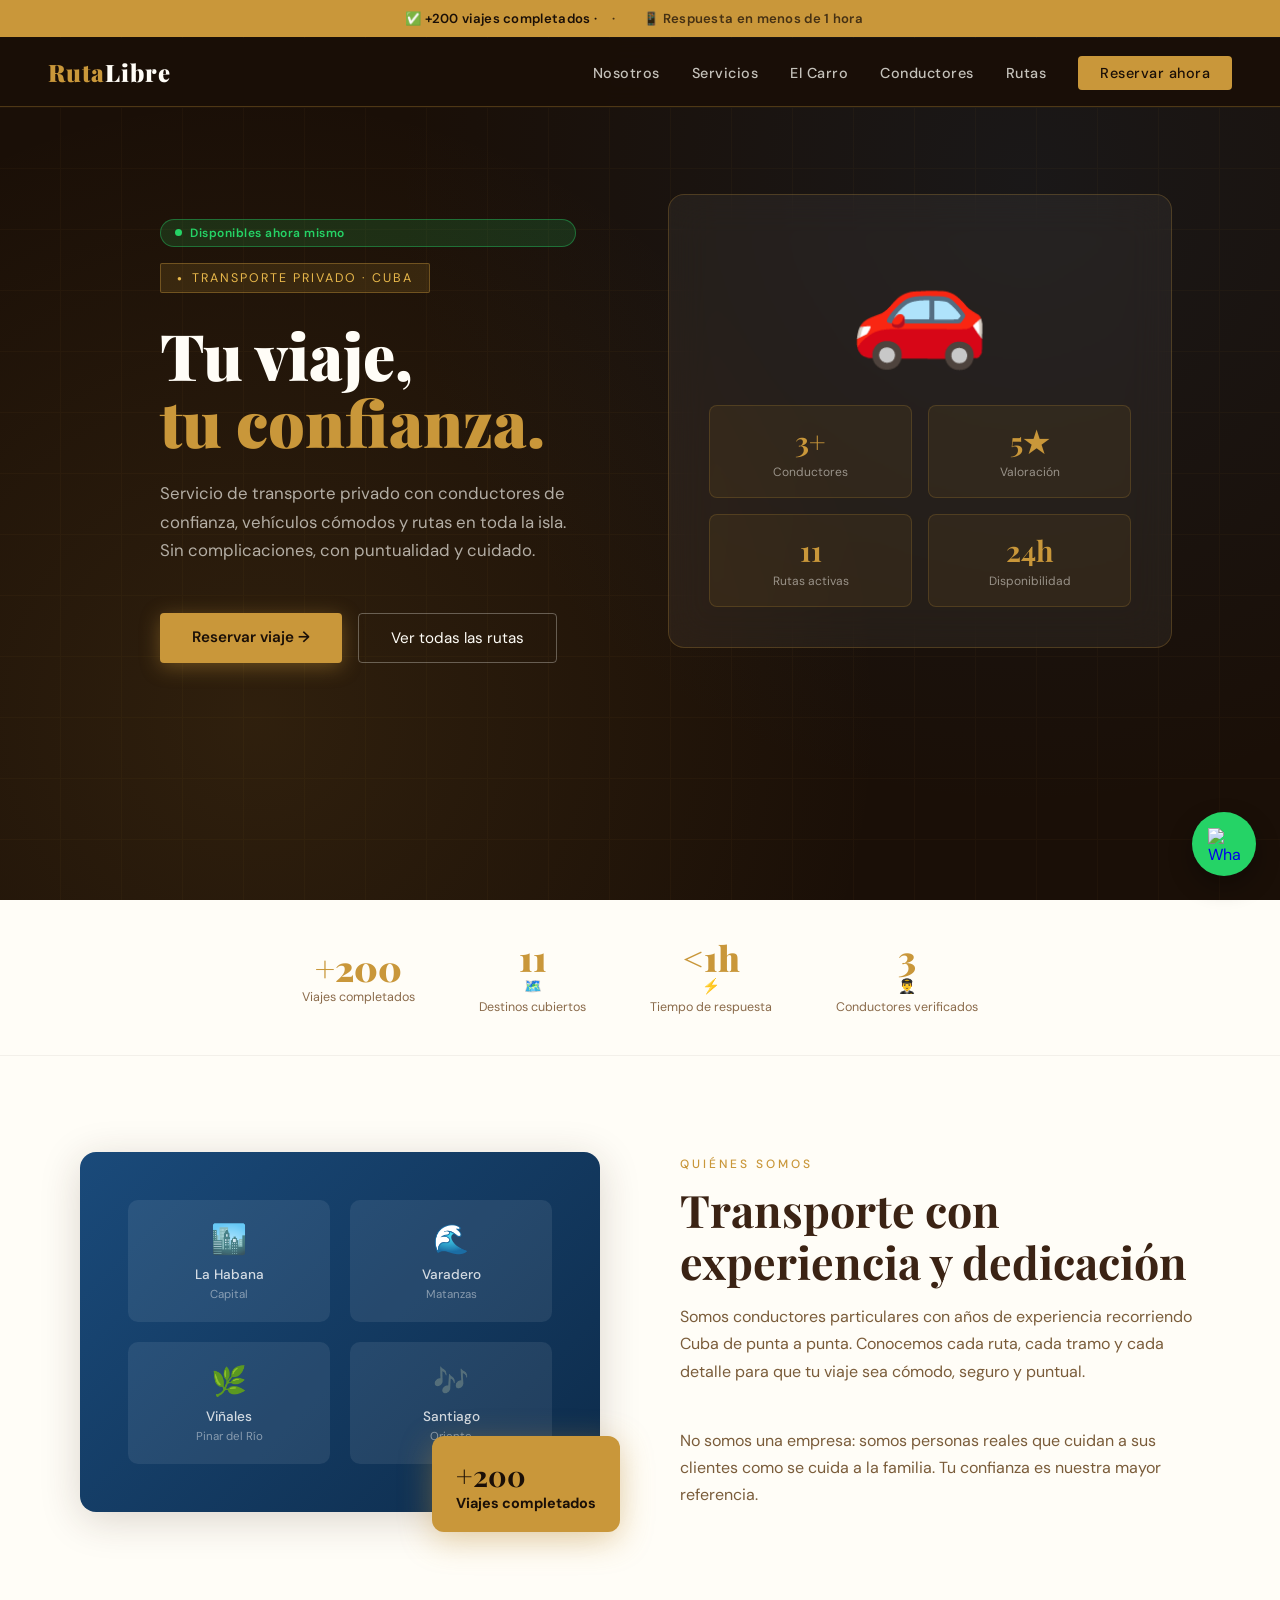
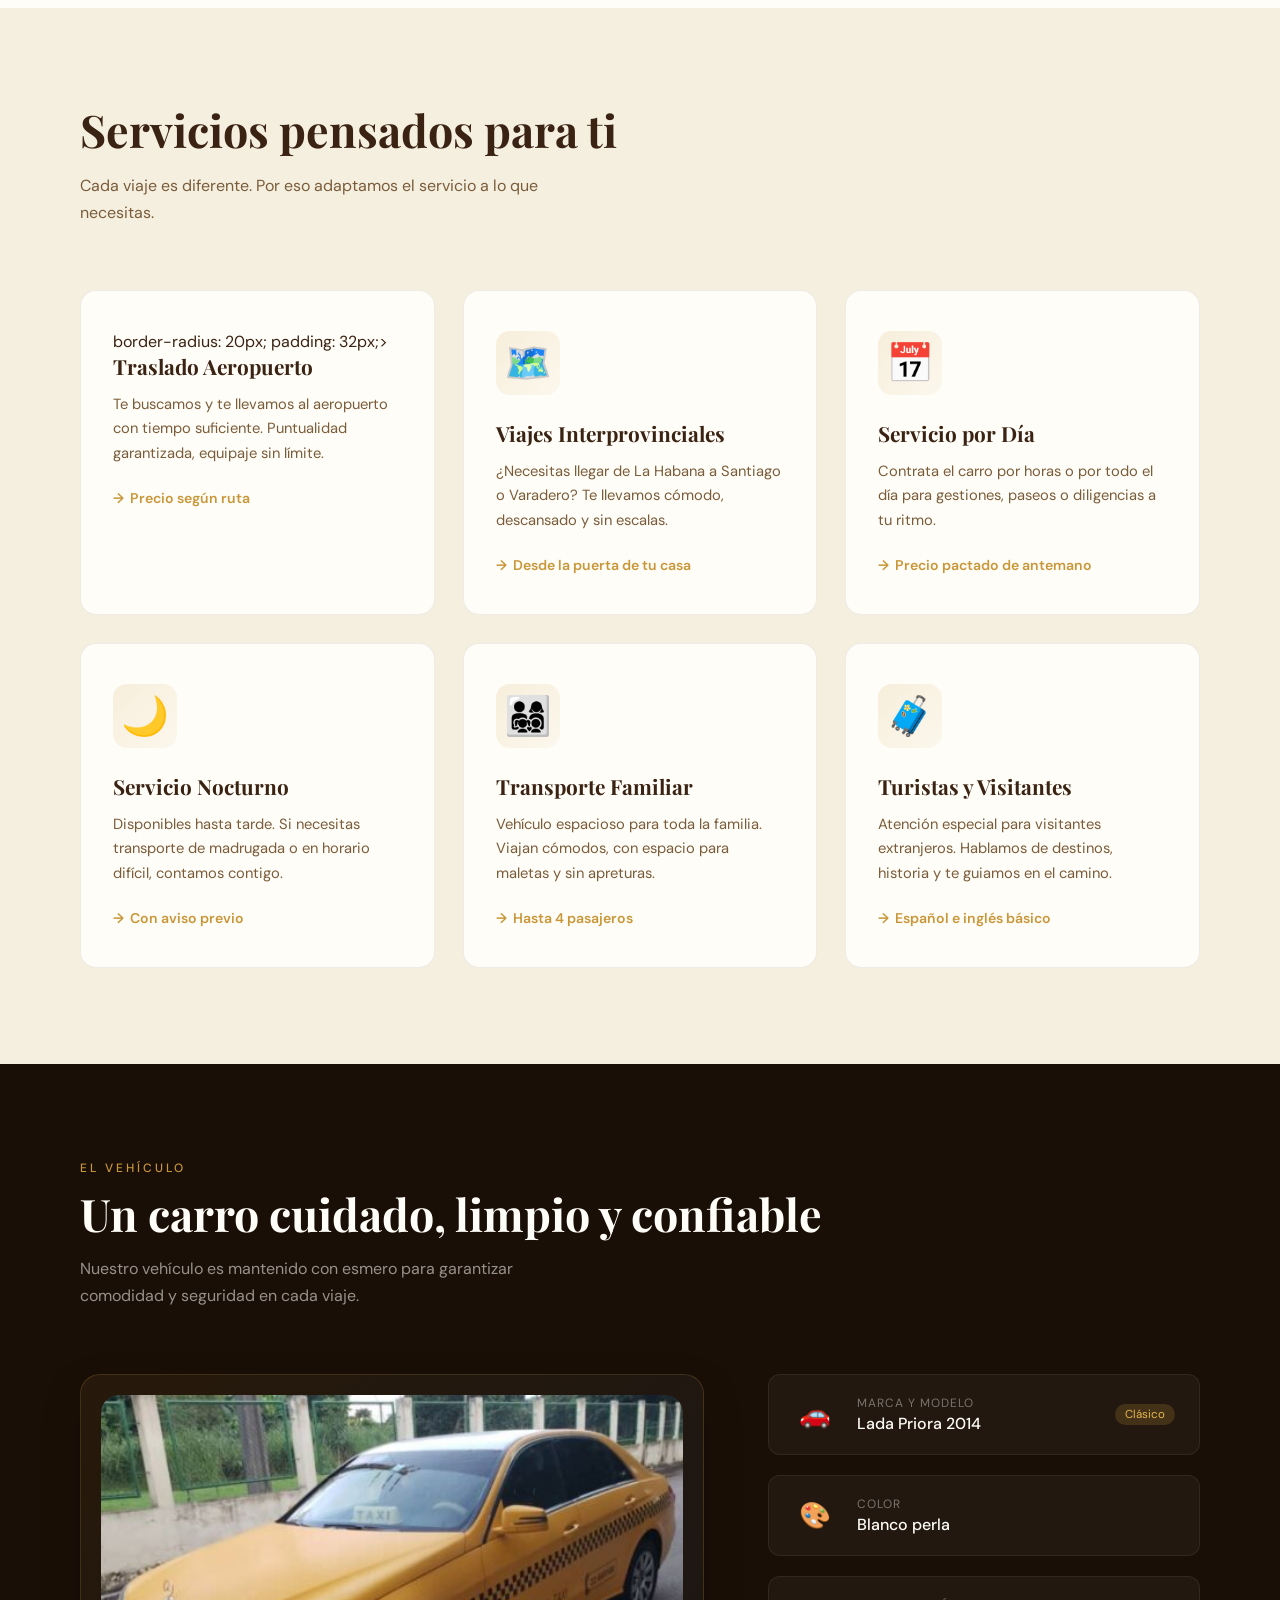
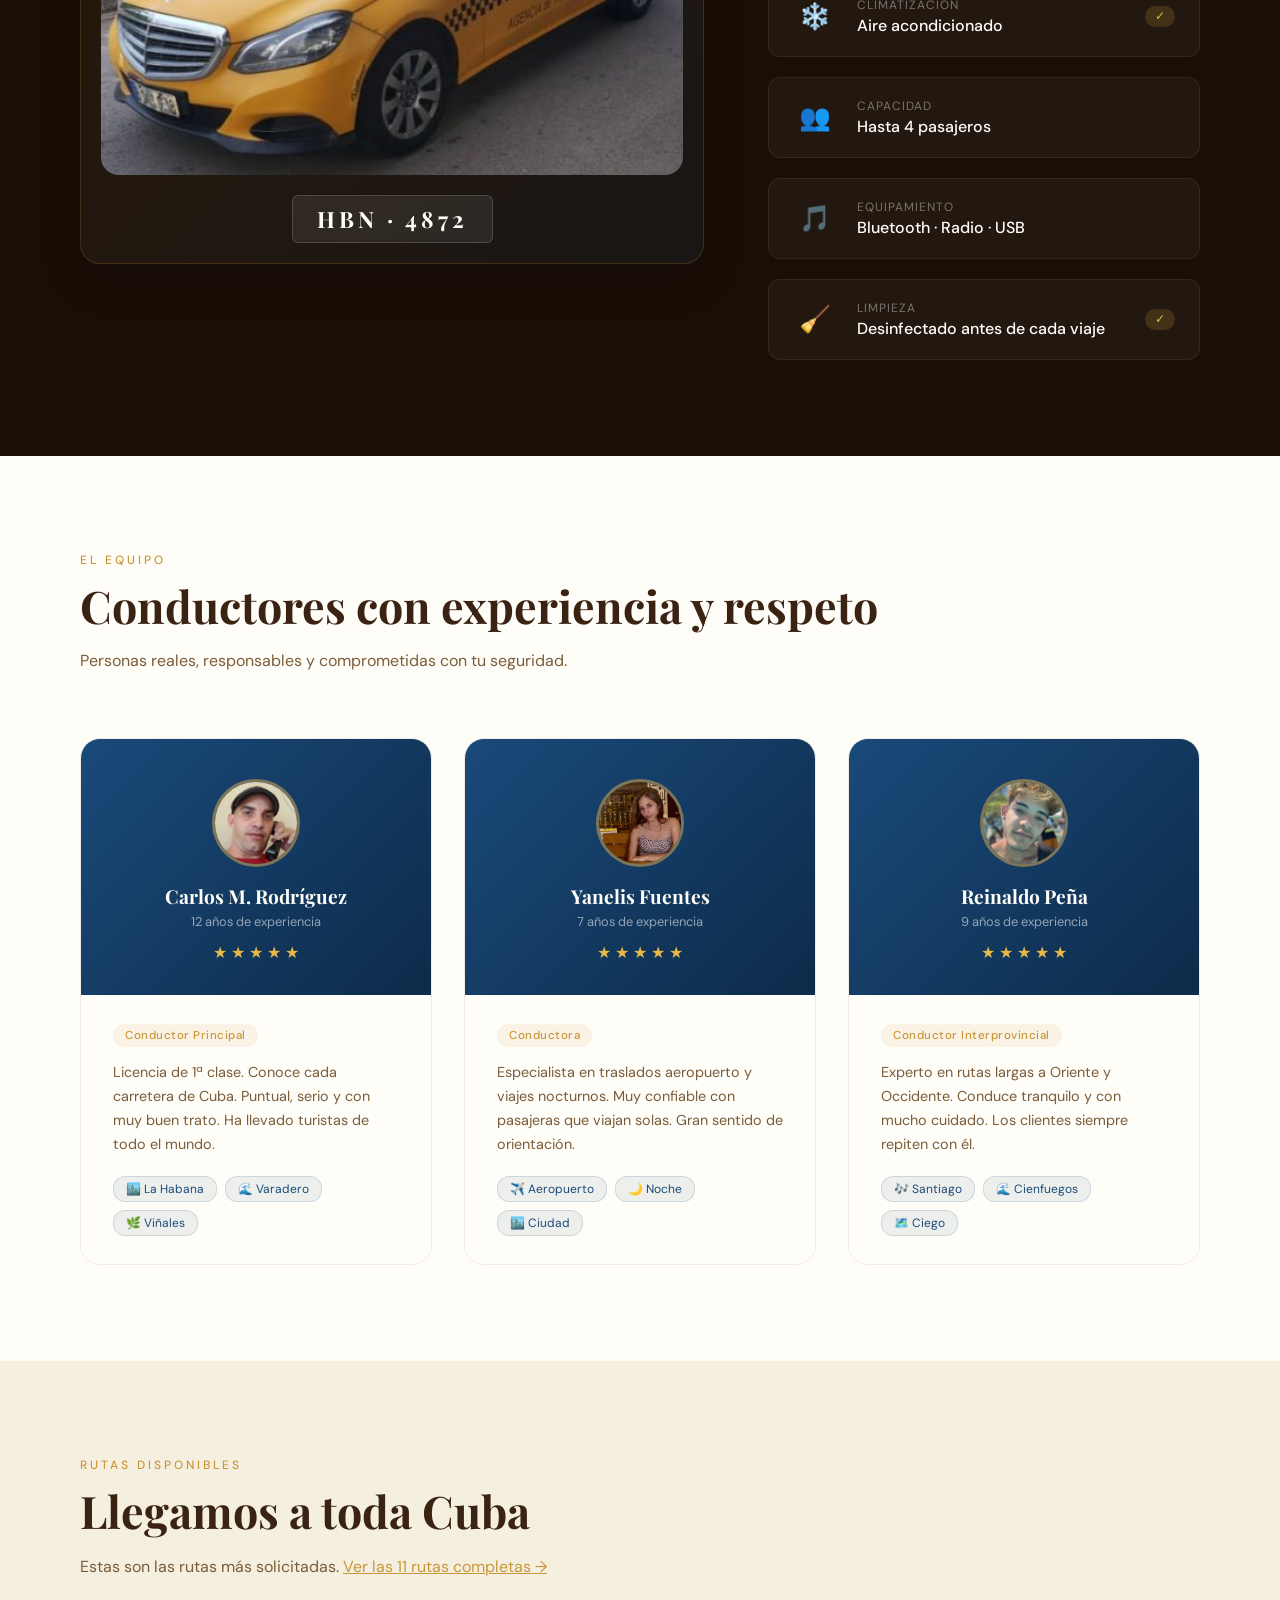
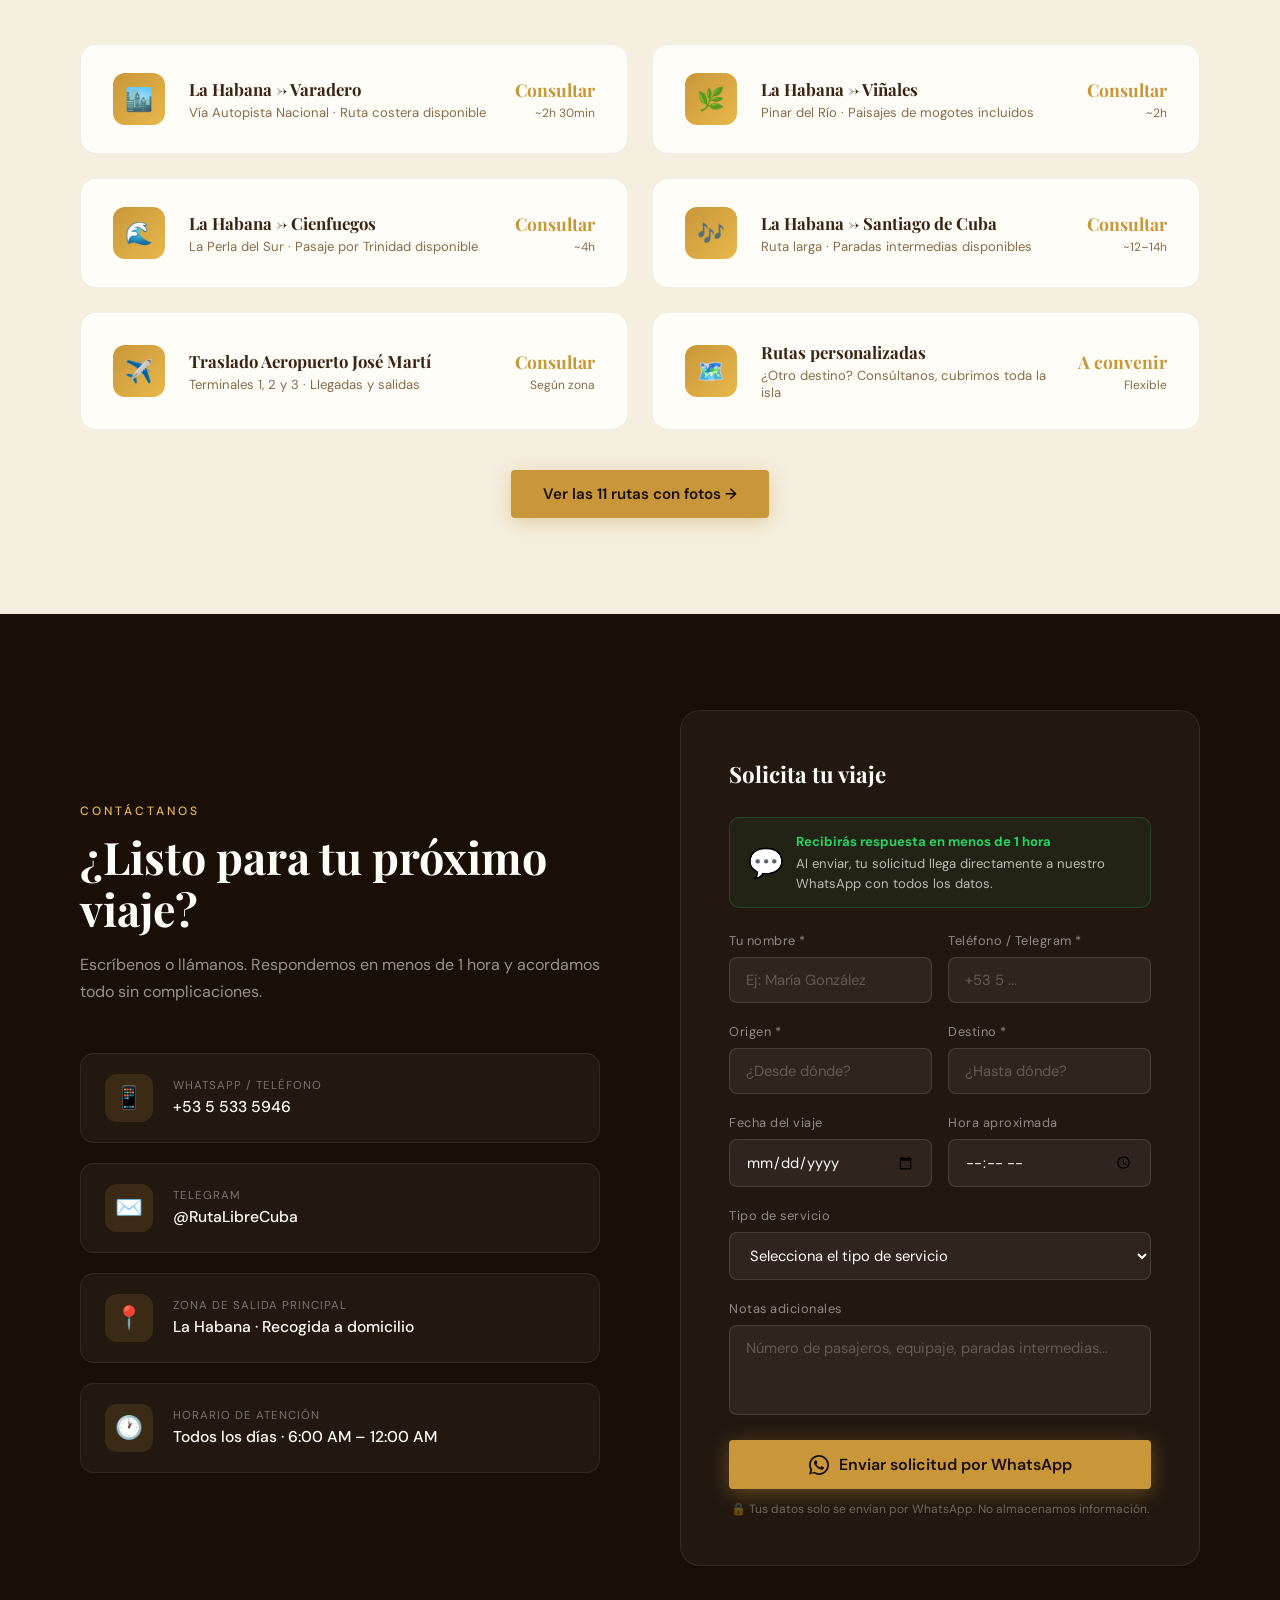
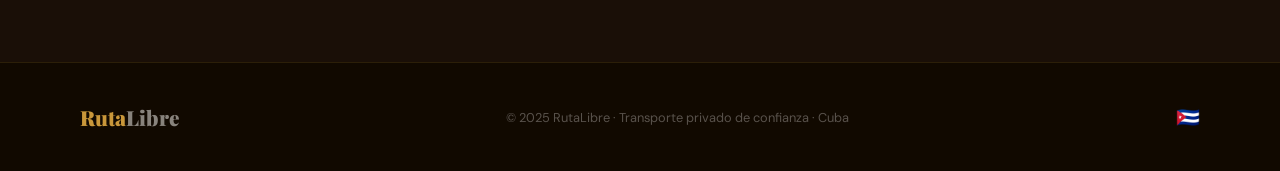
==== index.html @ ce0aca46 "Initial commit" ====
<!DOCTYPE html>
<html lang="es">
<head>
  <meta charset="UTF-8" />
  <meta name="viewport" content="width=device-width, initial-scale=1.0" />

  <!-- ═══════════════════════════════════════════════
       SEO PRIMARIO
  ════════════════════════════════════════════════ -->
  <title>RutaLibre — Transporte Privado en Cuba | Traslados Puerta a Puerta</title>
  <meta name="description" content="Transporte privado de confianza en Cuba. Traslados aeropuerto, viajes interprovinciales a Varadero, Viñales, Trinidad, Santiago y más. Conductores con experiencia. Reserva por WhatsApp." />
  <meta name="keywords" content="transporte privado Cuba, taxi Cuba, traslado aeropuerto La Habana, viaje Varadero, transporte Viñales Trinidad, taxista Cuba, auto particular Cuba, transporte turista Cuba" />
  <meta name="robots" content="index, follow" />
  <meta name="author" content="RutaLibre Cuba" />
  <link rel="canonical" href="https://www.rutalibre.cu/" />

  <!-- ═══════════════════════════════════════════════
       OPEN GRAPH (Facebook, WhatsApp preview)
  ════════════════════════════════════════════════ -->
  <meta property="og:type" content="website" />
  <meta property="og:title" content="RutaLibre — Transporte Privado de Confianza en Cuba" />
  <meta property="og:description" content="Conductores verificados. Puerta a puerta. Varadero, Viñales, Trinidad, Santiago y más. Reserva ahora por WhatsApp." />
  <meta property="og:url" content="https://www.rutalibre.cu/" />
  <meta property="og:image" content="https://www.rutalibre.cu/assets/og-image.jpg" />
  <meta property="og:locale" content="es_CU" />
  <meta property="og:site_name" content="RutaLibre Cuba" />

  <!-- ═══════════════════════════════════════════════
       TWITTER CARD
  ════════════════════════════════════════════════ -->
  <meta name="twitter:card" content="summary_large_image" />
  <meta name="twitter:title" content="RutaLibre — Transporte Privado en Cuba" />
  <meta name="twitter:description" content="Viaja seguro por Cuba con conductores de confianza. Reserva en minutos por WhatsApp." />
  <meta name="twitter:image" content="https://www.rutalibre.cu/assets/og-image.jpg" />

  <!-- ═══════════════════════════════════════════════
       SCHEMA.ORG — Negocio local + Servicio
  ════════════════════════════════════════════════ -->
  <script type="application/ld+json">
  {
    "@context": "https://schema.org",
    "@type": "TransportationService",
    "name": "RutaLibre",
    "description": "Servicio de transporte privado en Cuba. Traslados aeropuerto, viajes interprovinciales y turísticos.",
    "url": "https://www.rutalibre.cu",
    "telephone": "+5355335946",
    "areaServed": {
      "@type": "Country",
      "name": "Cuba"
    },
    "serviceType": "Transporte privado puerta a puerta",
    "aggregateRating": {
      "@type": "AggregateRating",
      "ratingValue": "5",
      "reviewCount": "47"
    },
    "contactPoint": {
      "@type": "ContactPoint",
      "telephone": "+5355335946",
      "contactType": "reservations",
      "availableLanguage": ["Spanish", "English"]
    }
  }
  </script>

  <!-- ═══════════════════════════════════════════════
       SCHEMA.ORG — FAQ (ayuda al ranking en Google)
  ════════════════════════════════════════════════ -->
  <script type="application/ld+json">
  {
    "@context": "https://schema.org",
    "@type": "FAQPage",
    "mainEntity": [
      {
        "@type": "Question",
        "name": "¿Cómo reservo un transporte privado en Cuba?",
        "acceptedAnswer": {
          "@type": "Answer",
          "text": "Puedes reservar fácilmente por WhatsApp al +53 5 533 5946 o completando el formulario en nuestra web. Respondemos en menos de 1 hora."
        }
      },
      {
        "@type": "Question",
        "name": "¿Cuánto cuesta el traslado aeropuerto en La Habana?",
        "acceptedAnswer": {
          "@type": "Answer",
          "text": "El precio varía según la zona de destino dentro de La Habana. Escríbenos por WhatsApp con tu dirección y te damos precio exacto al instante."
        }
      },
      {
        "@type": "Question",
        "name": "¿Viajan desde La Habana a Varadero?",
        "acceptedAnswer": {
          "@type": "Answer",
          "text": "Sí, cubrimos la ruta La Habana–Varadero diariamente. El trayecto dura aproximadamente 2h 30min por la Autopista Nacional. Reserva con al menos 2 horas de antelación."
        }
      }
    ]
  }
  </script>

  <link href="https://fonts.googleapis.com/css2?family=Playfair+Display:wght@700;900&family=DM+Sans:wght@300;400;500&display=swap" rel="stylesheet" />
  <link rel="stylesheet" href="css/styles.css">
</head>
<body>

  <!-- BARRA DE CONFIANZA -->
  <div class="trust-bar">
    ✅ +200 viajes completados · 
    <span class="trust-hide">·</span>
    <span class="trust-hide">📱 Respuesta en menos de 1 hora</span>
  </div>

  <!-- NAV -->
  <nav>
    <div class="nav-logo">Ruta<span>Libre</span></div>
    <ul>
      <li><a href="#nosotros">Nosotros</a></li>
      <li><a href="#servicios">Servicios</a></li>
      <li><a href="#carro">El Carro</a></li>
      <li><a href="#conductores">Conductores</a></li>
      <li><a href="rutas.html">Rutas</a></li>
      <li><a href="#contacto" class="nav-cta">Reservar ahora</a></li>
    </ul>
  </nav>

  <!-- HERO -->
  <section class="hero" id="inicio">
    <div class="hero-pattern"></div>
    <div class="hero-lines"></div>
    <div class="hero-left">
      <div class="live-badge">
        <span class="live-dot"></span>
        Disponibles ahora mismo
      </div>
      <div class="hero-badge">Transporte Privado · Cuba</div>
      <h1>Tu viaje, <em>tu confianza.</em></h1>
      <p class="hero-desc">
        Servicio de transporte privado con conductores de confianza, vehículos cómodos
        y rutas en toda la isla. Sin complicaciones, con puntualidad y cuidado.
      </p>
      <div class="hero-btns">
        <a href="#contacto" class="btn-primary">Reservar viaje →</a>
        <a href="rutas.html" class="btn-outline">Ver todas las rutas</a>
      </div>
    </div>
    <div class="hero-right">
      <div class="hero-car-visual">
        <div class="car-card">
          <span class="car-emoji">🚗</span>
          <div class="car-card-stats">
            <div class="stat">
              <span class="stat-num">3+</span>
              <span class="stat-label">Conductores</span>
            </div>
            <div class="stat">
              <span class="stat-num">5★</span>
              <span class="stat-label">Valoración</span>
            </div>
            <div class="stat">
              <span class="stat-num">11</span>
              <span class="stat-label">Rutas activas</span>
            </div>
            <div class="stat">
              <span class="stat-num">24h</span>
              <span class="stat-label">Disponibilidad</span>
            </div>
          </div>
        </div>
      </div>
    </div>
  </section>

  <!-- SOCIAL PROOF STRIP -->
  <div class="reviews-strip">
    <div class="review-item">
      <div class="review-num">+200</div>
      <div class="review-label">Viajes completados</div>
    </div>
    <div class="review-item">
      <div class="review-num">11</div>
      <div class="review-stars">🗺️</div>
      <div class="review-label">Destinos cubiertos</div>
    </div>
    <div class="review-item">
      <div class="review-num">&lt;1h</div>
      <div class="review-stars">⚡</div>
      <div class="review-label">Tiempo de respuesta</div>
    </div>
    <div class="review-item">
      <div class="review-num">3</div>
      <div class="review-stars">👨‍✈️</div>
      <div class="review-label">Conductores verificados</div>
    </div>
  </div>

  <!-- SOBRE NOSOTROS -->
  <section id="nosotros">
    <div class="about-visual fade-in">
      <div class="about-map">
        <div class="route-item">
          <span class="route-icon">🏙️</span>
          <div class="route-name">La Habana</div>
          <div class="route-dist">Capital</div>
        </div>
        <div class="route-item">
          <span class="route-icon">🌊</span>
          <div class="route-name">Varadero</div>
          <div class="route-dist">Matanzas</div>
        </div>
        <div class="route-item">
          <span class="route-icon">🌿</span>
          <div class="route-name">Viñales</div>
          <div class="route-dist">Pinar del Río</div>
        </div>
        <div class="route-item">
          <span class="route-icon">🎶</span>
          <div class="route-name">Santiago</div>
          <div class="route-dist">Oriente</div>
        </div>
      </div>
      <div class="about-badge-float">
        <span>+200</span>
        Viajes completados
      </div>
    </div>
    <div class="fade-in">
      <div class="section-tag">Quiénes somos</div>
      <h2 class="section-title">Transporte con experiencia y dedicación</h2>
      <p class="section-sub">
        Somos conductores particulares con años de experiencia recorriendo Cuba de punta a punta.
        Conocemos cada ruta, cada tramo y cada detalle para que tu viaje sea cómodo, seguro y puntual.
      </p>
      <br /><br />
      <p class="section-sub">
        No somos una empresa: somos personas reales que cuidan a sus clientes como se cuida a la familia.
        Tu confianza es nuestra mayor referencia.
      </p>
    </div>
  </section>

  <!-- SERVICIOS -->
  <section id="servicios">
    <div class="section-header fade-in">
      <h2 class="section-title">Servicios pensados para ti</h2>
      <p class="section-sub">Cada viaje es diferente. Por eso adaptamos el servicio a lo que necesitas.</p>
    </div>
    <div class="services-grid">
      <div class="service-card fade-in">
      border-radius: 20px; padding: 32px;>
        <h3>Traslado Aeropuerto</h3>
        <p>Te buscamos y te llevamos al aeropuerto con tiempo suficiente. Puntualidad garantizada, equipaje sin límite.</p>
        <div class="service-price">Precio según ruta</div>
      </div>
      <div class="service-card fade-in">
        <div class="service-icon">🗺️</div>
        <h3>Viajes Interprovinciales</h3>
        <p>¿Necesitas llegar de La Habana a Santiago o Varadero? Te llevamos cómodo, descansado y sin escalas.</p>
        <div class="service-price">Desde la puerta de tu casa</div>
      </div>
      <div class="service-card fade-in">
        <div class="service-icon">📅</div>
        <h3>Servicio por Día</h3>
        <p>Contrata el carro por horas o por todo el día para gestiones, paseos o diligencias a tu ritmo.</p>
        <div class="service-price">Precio pactado de antemano</div>
      </div>
      <div class="service-card fade-in">
        <div class="service-icon">🌙</div>
        <h3>Servicio Nocturno</h3>
        <p>Disponibles hasta tarde. Si necesitas transporte de madrugada o en horario difícil, contamos contigo.</p>
        <div class="service-price">Con aviso previo</div>
      </div>
      <div class="service-card fade-in">
        <div class="service-icon">👨‍👩‍👧‍👦</div>
        <h3>Transporte Familiar</h3>
        <p>Vehículo espacioso para toda la familia. Viajan cómodos, con espacio para maletas y sin apreturas.</p>
        <div class="service-price">Hasta 4 pasajeros</div>
      </div>
      <div class="service-card fade-in">
        <div class="service-icon">🧳</div>
        <h3>Turistas y Visitantes</h3>
        <p>Atención especial para visitantes extranjeros. Hablamos de destinos, historia y te guiamos en el camino.</p>
        <div class="service-price">Español e inglés básico</div>
      </div>
    </div>
  </section>

  <!-- EL CARRO -->
  <section id="carro">
    <div class="section-header fade-in">
      <div class="section-tag">El Vehículo</div>
      <h2 class="section-title">Un carro cuidado, limpio y confiable</h2>
      <p class="section-sub">Nuestro vehículo es mantenido con esmero para garantizar comodidad y seguridad en cada viaje.</p>
    </div>
    <div class="car-showcase">
      <div class="car-big-visual fade-in">
        <img src="assets/taxy.jpg" alt="Vehículo de Ruta Libre" class="car-big-image">
        <div class="car-plate">HBN · 4872</div>
      </div>
      <div class="car-specs fade-in">
        <div class="spec-row">
          <div class="spec-icon">🚗</div>
          <div class="spec-info">
            <div class="spec-label">Marca y Modelo</div>
            <div class="spec-value">Lada Priora 2014</div>
          </div>
          <span class="spec-badge">Clásico</span>
        </div>
        <div class="spec-row">
          <div class="spec-icon">🎨</div>
          <div class="spec-info">
            <div class="spec-label">Color</div>
            <div class="spec-value">Blanco perla</div>
          </div>
        </div>
        <div class="spec-row">
          <div class="spec-icon">❄️</div>
          <div class="spec-info">
            <div class="spec-label">Climatización</div>
            <div class="spec-value">Aire acondicionado</div>
          </div>
          <span class="spec-badge">✓</span>
        </div>
        <div class="spec-row">
          <div class="spec-icon">👥</div>
          <div class="spec-info">
            <div class="spec-label">Capacidad</div>
            <div class="spec-value">Hasta 4 pasajeros</div>
          </div>
        </div>
        <div class="spec-row">
          <div class="spec-icon">🎵</div>
          <div class="spec-info">
            <div class="spec-label">Equipamiento</div>
            <div class="spec-value">Bluetooth · Radio · USB</div>
          </div>
        </div>
        <div class="spec-row">
          <div class="spec-icon">🧹</div>
          <div class="spec-info">
            <div class="spec-label">Limpieza</div>
            <div class="spec-value">Desinfectado antes de cada viaje</div>
          </div>
          <span class="spec-badge">✓</span>
        </div>
      </div>
    </div>
  </section>

  <!-- CONDUCTORES -->
  <section id="conductores">
    <div class="section-header fade-in">
      <div class="section-tag">El Equipo</div>
      <h2 class="section-title">Conductores con experiencia y respeto</h2>
      <p class="section-sub">Personas reales, responsables y comprometidas con tu seguridad.</p>
    </div>
    <div class="drivers-grid">
      <div class="driver-card fade-in">
        <div class="driver-header">
          <div class="driver-avatar"><img src="assets/conducto1.jpg" alt="Carlos M. Rodríguez"></div>
          <div class="driver-name">Carlos M. Rodríguez</div>
          <div class="driver-years">12 años de experiencia</div>
          <div class="driver-stars">
            <span class="star">★</span><span class="star">★</span><span class="star">★</span><span class="star">★</span><span class="star">★</span>
          </div>
        </div>
        <div class="driver-body">
          <div class="driver-tag">Conductor Principal</div>
          <p class="driver-bio">Licencia de 1ª clase. Conoce cada carretera de Cuba. Puntual, serio y con muy buen trato. Ha llevado turistas de todo el mundo.</p>
          <div class="driver-routes">
            <span class="route-tag">🏙️ La Habana</span>
            <span class="route-tag">🌊 Varadero</span>
            <span class="route-tag">🌿 Viñales</span>
          </div>
        </div>
      </div>
      <div class="driver-card fade-in">
        <div class="driver-header">
          <div class="driver-avatar"><img src="assets/conductor2.jpg" alt="Yanelis Fuentes"></div>
          <div class="driver-name">Yanelis Fuentes</div>
          <div class="driver-years">7 años de experiencia</div>
          <div class="driver-stars">
            <span class="star">★</span><span class="star">★</span><span class="star">★</span><span class="star">★</span><span class="star">★</span>
          </div>
        </div>
        <div class="driver-body">
          <div class="driver-tag">Conductora</div>
          <p class="driver-bio">Especialista en traslados aeropuerto y viajes nocturnos. Muy confiable con pasajeras que viajan solas. Gran sentido de orientación.</p>
          <div class="driver-routes">
            <span class="route-tag">✈️ Aeropuerto</span>
            <span class="route-tag">🌙 Noche</span>
            <span class="route-tag">🏙️ Ciudad</span>
          </div>
        </div>
      </div>
      <div class="driver-card fade-in">
        <div class="driver-header">
          <div class="driver-avatar"><img src="assets/conductor3.jpg" alt="Reinaldo Peña"></div>
          <div class="driver-name">Reinaldo Peña</div>
          <div class="driver-years">9 años de experiencia</div>
          <div class="driver-stars">
            <span class="star">★</span><span class="star">★</span><span class="star">★</span><span class="star">★</span><span class="star">★</span>
          </div>
        </div>
        <div class="driver-body">
          <div class="driver-tag">Conductor Interprovincial</div>
          <p class="driver-bio">Experto en rutas largas a Oriente y Occidente. Conduce tranquilo y con mucho cuidado. Los clientes siempre repiten con él.</p>
          <div class="driver-routes">
            <span class="route-tag">🎶 Santiago</span>
            <span class="route-tag">🌊 Cienfuegos</span>
            <span class="route-tag">🗺️ Ciego</span>
          </div>
        </div>
      </div>
    </div>
  </section>

  <!-- RUTAS (preview) -->
  <section id="rutas">
    <div class="section-header fade-in">
      <div class="section-tag">Rutas Disponibles</div>
      <h2 class="section-title">Llegamos a toda Cuba</h2>
      <p class="section-sub">Estas son las rutas más solicitadas. <a href="rutas.html" class="text-gold">Ver las 11 rutas completas →</a></p>
    </div>
    <div class="routes-list">
      <div class="route-card fade-in">
        <div class="route-dot">🏙️</div>
        <div class="route-info">
          <h4>La Habana → Varadero</h4>
          <p>Vía Autopista Nacional · Ruta costera disponible</p>
        </div>
        <div class="route-meta">
          <div class="route-price">Consultar</div>
          <div class="route-time">~2h 30min</div>
        </div>
      </div>
      <div class="route-card fade-in">
        <div class="route-dot">🌿</div>
        <div class="route-info">
          <h4>La Habana → Viñales</h4>
          <p>Pinar del Río · Paisajes de mogotes incluidos</p>
        </div>
        <div class="route-meta">
          <div class="route-price">Consultar</div>
          <div class="route-time">~2h</div>
        </div>
      </div>
      <div class="route-card fade-in">
        <div class="route-dot">🌊</div>
        <div class="route-info">
          <h4>La Habana → Cienfuegos</h4>
          <p>La Perla del Sur · Pasaje por Trinidad disponible</p>
        </div>
        <div class="route-meta">
          <div class="route-price">Consultar</div>
          <div class="route-time">~4h</div>
        </div>
      </div>
      <div class="route-card fade-in">
        <div class="route-dot">🎶</div>
        <div class="route-info">
          <h4>La Habana → Santiago de Cuba</h4>
          <p>Ruta larga · Paradas intermedias disponibles</p>
        </div>
        <div class="route-meta">
          <div class="route-price">Consultar</div>
          <div class="route-time">~12–14h</div>
        </div>
      </div>
      <div class="route-card fade-in">
        <div class="route-dot">✈️</div>
        <div class="route-info">
          <h4>Traslado Aeropuerto José Martí</h4>
          <p>Terminales 1, 2 y 3 · Llegadas y salidas</p>
        </div>
        <div class="route-meta">
          <div class="route-price">Consultar</div>
          <div class="route-time">Según zona</div>
        </div>
      </div>
      <div class="route-card fade-in">
        <div class="route-dot">🗺️</div>
        <div class="route-info">
          <h4>Rutas personalizadas</h4>
          <p>¿Otro destino? Consúltanos, cubrimos toda la isla</p>
        </div>
        <div class="route-meta">
          <div class="route-price">A convenir</div>
          <div class="route-time">Flexible</div>
        </div>
      </div>
    </div>
    <div class="center-row">
      <a href="rutas.html" class="btn-primary btn-inline">Ver las 11 rutas con fotos →</a>
    </div>
  </section>

  <!-- CONTACTO -->
  <section id="contacto">
    <div class="fade-in">
      <div class="section-tag section-tag--gold">Contáctanos</div>
      <h2 class="section-title">¿Listo para tu próximo viaje?</h2>
      <p class="section-sub">Escríbenos o llámanos. Respondemos en menos de 1 hora y acordamos todo sin complicaciones.</p>
      <div class="contact-methods">
        <div class="contact-item">
          <div class="contact-icon">📱</div>
          <div class="contact-text">
            <div class="contact-label">WhatsApp / Teléfono</div>
            <div class="contact-value">+53 5 533 5946</div>
          </div>
        </div>
        <div class="contact-item">
          <div class="contact-icon">✉️</div>
          <div class="contact-text">
            <div class="contact-label">Telegram</div>
            <div class="contact-value">@RutaLibreCuba</div>
          </div>
        </div>
        <div class="contact-item">
          <div class="contact-icon">📍</div>
          <div class="contact-text">
            <div class="contact-label">Zona de salida principal</div>
            <div class="contact-value">La Habana · Recogida a domicilio</div>
          </div>
        </div>
        <div class="contact-item">
          <div class="contact-icon">🕐</div>
          <div class="contact-text">
            <div class="contact-label">Horario de atención</div>
            <div class="contact-value">Todos los días · 6:00 AM – 12:00 AM</div>
          </div>
        </div>
      </div>
    </div>

    <!-- FORMULARIO CON ENVÍO A WHATSAPP -->
    <div class="contact-form fade-in">
      <h3>Solicita tu viaje</h3>

      <div class="form-trust">
        <div class="form-trust-icon">💬</div>
        <div class="form-trust-text">
          <strong>Recibirás respuesta en menos de 1 hora</strong>
          Al enviar, tu solicitud llega directamente a nuestro WhatsApp con todos los datos.
        </div>
      </div>

      <div class="form-row">
        <div class="form-group">
          <label for="nombre">Tu nombre *</label>
          <input type="text" id="nombre" placeholder="Ej: María González" />
        </div>
        <div class="form-group">
          <label for="telefono">Teléfono / Telegram *</label>
          <input type="text" id="telefono" placeholder="+53 5 ..." />
        </div>
      </div>
      <div class="form-row">
        <div class="form-group">
          <label for="origen">Origen *</label>
          <input type="text" id="origen" placeholder="¿Desde dónde?" />
        </div>
        <div class="form-group">
          <label for="destino">Destino *</label>
          <input type="text" id="destino" placeholder="¿Hasta dónde?" />
        </div>
      </div>
      <div class="form-row">
        <div class="form-group">
          <label for="fecha">Fecha del viaje</label>
          <input type="date" id="fecha" />
        </div>
        <div class="form-group">
          <label for="hora">Hora aproximada</label>
          <input type="time" id="hora" />
        </div>
      </div>
      <div class="form-group">
        <label for="servicio">Tipo de servicio</label>
        <select id="servicio">
          <option value="">Selecciona el tipo de servicio</option>
          <option value="Traslado aeropuerto">Traslado aeropuerto</option>
          <option value="Viaje interprovincial">Viaje interprovincial</option>
          <option value="Servicio por día">Servicio por día</option>
          <option value="Servicio nocturno">Servicio nocturno</option>
          <option value="Turismo / Excursión">Turismo / Excursión</option>
          <option value="Otro">Otro</option>
        </select>
      </div>
      <div class="form-group">
        <label for="notas">Notas adicionales</label>
        <textarea id="notas" placeholder="Número de pasajeros, equipaje, paradas intermedias..."></textarea>
      </div>

      <button class="btn-primary btn-submit" onclick="enviarWhatsApp()">
        <svg width="20" height="20" viewBox="0 0 24 24" fill="currentColor"><path d="M17.472 14.382c-.297-.149-1.758-.867-2.03-.967-.273-.099-.471-.148-.67.15-.197.297-.767.966-.94 1.164-.173.199-.347.223-.644.075-.297-.15-1.255-.463-2.39-1.475-.883-.788-1.48-1.761-1.653-2.059-.173-.297-.018-.458.13-.606.134-.133.298-.347.446-.52.149-.174.198-.298.298-.497.099-.198.05-.371-.025-.52-.075-.149-.669-1.612-.916-2.207-.242-.579-.487-.5-.669-.51-.173-.008-.371-.01-.57-.01-.198 0-.52.074-.792.372-.272.297-1.04 1.016-1.04 2.479 0 1.462 1.065 2.875 1.213 3.074.149.198 2.096 3.2 5.077 4.487.709.306 1.262.489 1.694.625.712.227 1.36.195 1.871.118.571-.085 1.758-.719 2.006-1.413.248-.694.248-1.289.173-1.413-.074-.124-.272-.198-.57-.347z"/><path d="M12 0C5.373 0 0 5.373 0 12c0 2.123.554 4.116 1.523 5.847L.057 23.5l5.799-1.52A11.93 11.93 0 0012 24c6.627 0 12-5.373 12-12S18.627 0 12 0zm0 21.818a9.797 9.797 0 01-4.997-1.373l-.359-.213-3.722.976.993-3.628-.234-.373A9.757 9.757 0 012.182 12C2.182 6.57 6.57 2.182 12 2.182S21.818 6.57 21.818 12 17.43 21.818 12 21.818z"/></svg>
        Enviar solicitud por WhatsApp
      </button>
      <p class="btn-note">🔒 Tus datos solo se envían por WhatsApp. No almacenamos información.</p>
    </div>
  </section>

  <!-- FOOTER -->
  <footer>
    <div class="footer-logo">Ruta<span>Libre</span></div>
    <div class="footer-text">© 2025 RutaLibre · Transporte privado de confianza · Cuba</div>
    <div class="footer-flag">🇨🇺</div>
  </footer>

  <!-- WHATSAPP FLOTANTE -->
  <a href="https://wa.me/5355335946?text=Hola%20RutaLibre%2C%20quiero%20informaci%C3%B3n%20sobre%20un%20viaje%20🚗"
     class="whatsapp-float" target="_blank" rel="noopener" aria-label="Contactar por WhatsApp">
     <img src="https://cdn-icons-png.flaticon.com/512/733/733585.png" alt="WhatsApp RutaLibre Cuba" width="32" height="32">
  </a>

  <script src="js/script.js"></script>
</body>
</html>
---- css/styles.css ----
:root {
      --cream: #F5EFE0;
      --gold: #C9973A;
      --gold-light: #E8B84B;
      --brown: #3B2314;
      --dark: #1A0F07;
      --red: #C0392B;
      --blue: #1A4A7A;
      --white: #FFFDF7;
      --shadow: 0 8px 40px rgba(58,35,20,0.18);
    }

    * { margin: 0; padding: 0; box-sizing: border-box; }

    html { scroll-behavior: smooth; }

    body {
      font-family: 'DM Sans', sans-serif;
      background: var(--cream);
      color: var(--brown);
      overflow-x: hidden;
    }

    /* ─── NAV ─── */
    nav {
      position: fixed; top: 0; left: 0; width: 100%; z-index: 100;
      display: flex; align-items: center; justify-content: space-between;
      padding: 18px 48px;
      background: rgba(26,15,7,0.92);
      backdrop-filter: blur(12px);
      border-bottom: 1px solid rgba(201,151,58,0.3);
    }
    .nav-logo {
      font-family: 'Playfair Display', serif;
      font-size: 1.5rem; font-weight: 900;
      color: var(--gold);
      letter-spacing: 1px;
    }
    .nav-logo span { color: var(--white); }
    nav ul { list-style: none; display: flex; gap: 32px; }
    nav ul li a {
      text-decoration: none; color: rgba(255,253,247,0.75);
      font-size: 0.9rem; font-weight: 500; letter-spacing: 0.5px;
      transition: color 0.2s;
    }
    nav ul li a:hover { color: var(--gold-light); }
    .nav-cta {
      background: var(--gold); color: var(--dark) !important;
      padding: 8px 22px; border-radius: 4px;
      font-weight: 500 !important;
    }
    .nav-cta:hover { background: var(--gold-light) !important; color: var(--dark) !important; }

    /* ─── HERO ─── */
    .hero {
      min-height: 100vh;
      background: var(--dark);
      display: grid;
      grid-template-columns: 1fr 1fr;
      position: relative;
      overflow: hidden;
    }
    .hero-pattern {
      position: absolute; inset: 0;
      background-image: radial-gradient(circle at 20% 80%, rgba(201,151,58,0.12) 0%, transparent 50%),
                        radial-gradient(circle at 80% 20%, rgba(26,74,122,0.15) 0%, transparent 50%);
    }
    .hero-lines {
      position: absolute; inset: 0; opacity: 0.04;
      background-image: repeating-linear-gradient(0deg, transparent, transparent 60px, var(--gold) 60px, var(--gold) 61px),
                        repeating-linear-gradient(90deg, transparent, transparent 60px, var(--gold) 60px, var(--gold) 61px);
    }
    .hero-left {
      display: flex; flex-direction: column; justify-content: center;
      padding: 120px 64px 80px 80px;
      position: relative; z-index: 2;
    }
    .hero-badge {
      display: inline-flex; align-items: center; gap: 8px;
      background: rgba(201,151,58,0.15); border: 1px solid rgba(201,151,58,0.4);
      color: var(--gold-light); font-size: 0.78rem; letter-spacing: 2px;
      text-transform: uppercase; padding: 6px 16px; border-radius: 2px;
      width: fit-content; margin-bottom: 28px;
    }
    .hero-badge::before { content: '●'; font-size: 0.5rem; }
    .hero h1 {
      font-family: 'Playfair Display', serif;
      font-size: clamp(3rem, 5vw, 5rem);
      font-weight: 900; line-height: 1.05;
      color: var(--white);
      margin-bottom: 24px;
    }
    .hero h1 em {
      font-style: normal; color: var(--gold);
      display: block;
    }
    .hero-desc {
      font-size: 1.05rem; line-height: 1.7;
      color: rgba(255,253,247,0.65);
      max-width: 440px; margin-bottom: 48px;
    }
    .hero-btns { display: flex; gap: 16px; }
    .btn-primary {
      display: inline-block; padding: 14px 32px;
      background: var(--gold); color: var(--dark);
      font-weight: 600; font-size: 0.95rem;
      border-radius: 4px; text-decoration: none;
      transition: transform 0.2s, box-shadow 0.2s;
      box-shadow: 0 4px 20px rgba(201,151,58,0.4);
    }
    .btn-primary:hover { transform: translateY(-2px); box-shadow: 0 8px 30px rgba(201,151,58,0.5); }
    .btn-outline {
      display: inline-block; padding: 14px 32px;
      border: 1px solid rgba(255,253,247,0.3); color: var(--white);
      font-weight: 400; font-size: 0.95rem;
      border-radius: 4px; text-decoration: none;
      transition: border-color 0.2s, background 0.2s;
    }
    .btn-outline:hover { border-color: var(--gold); background: rgba(201,151,58,0.08); }
    .hero-right {
      position: relative; z-index: 2;
      display: flex; align-items: center; justify-content: center;
    }
    .hero-car-visual {
      width: 90%; max-width: 520px;
      position: relative;
    }
    .car-card {
      background: rgba(255,253,247,0.05);
      border: 1px solid rgba(201,151,58,0.25);
      border-radius: 16px;
      padding: 40px;
      backdrop-filter: blur(20px);
    }
    .car-emoji { font-size: 7rem; display: block; text-align: center; margin-bottom: 24px;
      animation: float 3s ease-in-out infinite;
    }
    @keyframes float { 0%,100% { transform: translateY(0); } 50% { transform: translateY(-12px); } }
    .car-card-stats {
      display: grid; grid-template-columns: 1fr 1fr;
      gap: 16px;
    }
    .stat {
      background: rgba(201,151,58,0.08);
      border: 1px solid rgba(201,151,58,0.2);
      border-radius: 8px; padding: 16px;
      text-align: center;
    }
    .stat-num {
      font-family: 'Playfair Display', serif;
      font-size: 1.8rem; font-weight: 700; color: var(--gold);
      display: block;
    }
    .stat-label { font-size: 0.75rem; color: rgba(255,253,247,0.5); margin-top: 4px; }

    /* ─── SECTION COMMONS ─── */
    section { padding: 96px 80px; }
    .section-tag {
      font-size: 0.75rem; letter-spacing: 3px; text-transform: uppercase;
      color: var(--gold); font-weight: 500; margin-bottom: 12px;
    }
    .section-title {
      font-family: 'Playfair Display', serif;
      font-size: clamp(2rem, 3.5vw, 3rem); font-weight: 700;
      line-height: 1.15; color: var(--brown); margin-bottom: 16px;
    }
    .section-sub {
      font-size: 1rem; color: #7A5C3A; line-height: 1.7; max-width: 520px;
    }
    .section-header { margin-bottom: 64px; }

    /* ─── SOBRE NOSOTROS ─── */
    #nosotros {
      background: var(--white);
      display: grid; grid-template-columns: 1fr 1fr; gap: 80px;
      align-items: center;
    }
    .about-visual {
      position: relative;
    }
    .about-map {
      background: linear-gradient(135deg, #1A4A7A 0%, #0D2B4A 100%);
      border-radius: 16px; padding: 48px;
      display: grid; grid-template-columns: 1fr 1fr; gap: 20px;
      box-shadow: var(--shadow);
    }
    .route-item {
      background: rgba(255,255,255,0.08); border-radius: 10px;
      padding: 20px; text-align: center;
    }
    .route-icon { font-size: 1.8rem; margin-bottom: 8px; display: block; }
    .route-name { font-size: 0.85rem; color: rgba(255,255,255,0.8); font-weight: 500; }
    .route-dist { font-size: 0.72rem; color: rgba(255,255,255,0.45); margin-top: 4px; }
    .about-badge-float {
      position: absolute; bottom: -20px; right: -20px;
      background: var(--gold); color: var(--dark);
      border-radius: 12px; padding: 20px 24px;
      box-shadow: 0 8px 32px rgba(201,151,58,0.4);
      font-weight: 700; font-size: 0.9rem;
    }
    .about-badge-float span { font-size: 1.8rem; display: block; font-family: 'Playfair Display', serif; }

    /* ─── SERVICIOS ─── */
    #servicios { background: var(--cream); }
    .services-grid { display: grid; grid-template-columns: repeat(3, 1fr); gap: 28px; }
    .service-card {
      background: var(--white); border-radius: 16px; padding: 40px 32px;
      border: 1px solid rgba(59,35,20,0.08);
      transition: transform 0.25s, box-shadow 0.25s, border-color 0.25s;
      position: relative; overflow: hidden;
    }
    .service-card::before {
      content: ''; position: absolute; top: 0; left: 0; right: 0; height: 4px;
      background: linear-gradient(90deg, var(--gold), var(--gold-light));
      transform: scaleX(0); transform-origin: left; transition: transform 0.3s;
    }
    .service-card:hover { transform: translateY(-6px); box-shadow: var(--shadow); border-color: rgba(201,151,58,0.3); }
    .service-card:hover::before { transform: scaleX(1); }
    .service-icon {
      font-size: 2.4rem; margin-bottom: 24px; display: block;
      width: 64px; height: 64px; border-radius: 14px;
      background: linear-gradient(135deg, rgba(201,151,58,0.15), rgba(201,151,58,0.05));
      display: flex; align-items: center; justify-content: center;
    }
    .service-card h3 {
      font-family: 'Playfair Display', serif; font-size: 1.3rem;
      font-weight: 700; color: var(--brown); margin-bottom: 12px;
    }
    .service-card p { font-size: 0.92rem; color: #7A5C3A; line-height: 1.65; }
    .service-price {
      margin-top: 24px; font-weight: 600; color: var(--gold);
      font-size: 0.88rem; display: flex; align-items: center; gap: 6px;
    }
    .service-price::before { content: '→'; }

    /* ─── EL CARRO ─── */
    #carro {
      background: var(--dark);
      color: var(--white);
    }
    #carro .section-title { color: var(--white); }
    #carro .section-sub { color: rgba(255,253,247,0.55); }
    .car-showcase {
      display: grid; grid-template-columns: minmax(340px, 1.3fr) minmax(320px, 0.9fr);
      gap: 64px;
      align-items: start;
      justify-content: center;
    }
    .car-big-visual {
      background: linear-gradient(135deg, rgba(201,151,58,0.08), rgba(26,74,122,0.12));
      border: 1px solid rgba(201,151,58,0.2);
      border-radius: 20px; padding: 20px;
      text-align: center;
      position: relative;
      box-shadow: 0 16px 40px rgba(0,0,0,0.18);
    }
    .car-big-image {
      width: 100%;
      height: 380px;
      border-radius: 18px;
      object-fit: cover;
      display: block;
      margin-bottom: 20px;
    }
    .car-big-emoji { font-size: 10rem; display: block; margin-bottom: 24px; }
    .car-specs {
      display: flex; flex-direction: column;
      gap: 18px;
    }
    .spec-row {
      display: flex; align-items: center; gap: 20px;
      background: rgba(255,253,247,0.06); border-radius: 18px;
      padding: 22px 24px;
      border: 1px solid rgba(255,253,247,0.1);
      transition: transform 0.2s, background 0.2s;
    }
    .spec-row:hover { transform: translateY(-2px); background: rgba(255,253,247,0.1); }
    .car-plate {
      display: inline-block;
      background: rgba(255,253,247,0.08); border: 1px solid rgba(255,253,247,0.15);
      color: var(--white); font-size: 1.4rem; font-weight: 700;
      padding: 8px 24px; border-radius: 6px; letter-spacing: 4px;
      font-family: 'Playfair Display', serif;
    }
    .car-specs { display: flex; flex-direction: column; gap: 20px; }
    .spec-row {
      display: flex; align-items: center; gap: 20px;
      background: rgba(255,253,247,0.04); border-radius: 12px;
      padding: 20px 24px;
      border: 1px solid rgba(255,253,247,0.07);
      transition: background 0.2s;
    }
    .spec-row:hover { background: rgba(201,151,58,0.08); }
    .spec-icon { font-size: 1.6rem; width: 44px; text-align: center; }
    .spec-info { flex: 1; }
    .spec-label { font-size: 0.75rem; color: rgba(255,253,247,0.4); letter-spacing: 1px; text-transform: uppercase; }
    .spec-value { font-size: 1rem; font-weight: 500; color: var(--white); margin-top: 2px; }
    .spec-badge {
      font-size: 0.72rem; background: rgba(201,151,58,0.2); color: var(--gold-light);
      padding: 3px 10px; border-radius: 12px;
    }

    /* ─── CONDUCTORES ─── */
    #conductores { background: var(--white); }
    .drivers-grid { display: grid; grid-template-columns: repeat(3, 1fr); gap: 32px; }
    .driver-card {
      border-radius: 20px; overflow: hidden;
      border: 1px solid rgba(59,35,20,0.08);
      transition: transform 0.25s, box-shadow 0.25s;
    }
    .driver-card:hover { transform: translateY(-8px); box-shadow: var(--shadow); }
    .driver-header {
      padding: 40px 32px 32px;
      background: linear-gradient(135deg, var(--blue), #0D2B4A);
      text-align: center; position: relative;
    }
    .driver-avatar {
      width: 88px; height: 88px; border-radius: 50%;
      background: rgba(255,255,255,0.12);
      display: flex; align-items: center; justify-content: center;
      overflow: hidden;
      margin: 0 auto 16px;
      border: 3px solid rgba(201,151,58,0.5);
    }
    .driver-avatar img {
      width: 100%;
      height: 100%;
      object-fit: cover;
      display: block;
    }
    .driver-name {
      font-family: 'Playfair Display', serif;
      font-size: 1.2rem; font-weight: 700; color: var(--white);
      margin-bottom: 4px;
    }
    .driver-years { font-size: 0.8rem; color: rgba(255,255,255,0.55); }
    .driver-stars {
      display: flex; justify-content: center; gap: 4px;
      margin-top: 12px;
    }
    .star { color: var(--gold-light); font-size: 1rem; }
    .driver-body { padding: 28px 32px; background: var(--white); }
    .driver-tag {
      display: inline-block; font-size: 0.72rem; font-weight: 500;
      background: rgba(201,151,58,0.1); color: var(--gold);
      padding: 4px 12px; border-radius: 12px; letter-spacing: 0.5px;
      margin-bottom: 14px;
    }
    .driver-bio { font-size: 0.9rem; color: #7A5C3A; line-height: 1.65; margin-bottom: 20px; }
    .driver-routes { display: flex; flex-wrap: wrap; gap: 8px; }
    .route-tag {
      font-size: 0.75rem; background: rgba(26,74,122,0.08); color: var(--blue);
      padding: 4px 12px; border-radius: 12px; border: 1px solid rgba(26,74,122,0.15);
    }

    /* ─── GALERÍA / RUTAS ─── */
    #rutas { background: var(--cream); }
    .routes-list { display: grid; grid-template-columns: repeat(2, 1fr); gap: 24px; }
    .route-card {
      background: var(--white); border-radius: 16px; padding: 28px 32px;
      display: flex; align-items: center; gap: 24px;
      border: 1px solid rgba(59,35,20,0.07);
      transition: transform 0.2s, box-shadow 0.2s;
    }
    .route-card:hover { transform: translateX(6px); box-shadow: 0 4px 24px rgba(59,35,20,0.1); }
    .route-dot {
      width: 52px; height: 52px; border-radius: 12px;
      background: linear-gradient(135deg, var(--gold), var(--gold-light));
      display: flex; align-items: center; justify-content: center;
      font-size: 1.4rem; flex-shrink: 0;
    }
    .route-info { flex: 1; }
    .route-info h4 { font-family: 'Playfair Display', serif; font-size: 1.05rem; font-weight: 700; color: var(--brown); }
    .route-info p { font-size: 0.82rem; color: #8A6A4A; margin-top: 4px; }
    .route-meta { text-align: right; }
    .route-price { font-family: 'Playfair Display', serif; font-size: 1.1rem; font-weight: 700; color: var(--gold); }
    .route-time { font-size: 0.75rem; color: #8A6A4A; margin-top: 4px; }

    /* ─── CONTACTO ─── */
    #contacto {
      background: var(--dark);
      display: grid; grid-template-columns: 1fr 1fr; gap: 80px;
      align-items: center;
    }
    #contacto .section-title { color: var(--white); }
    #contacto .section-sub { color: rgba(255,253,247,0.55); margin-bottom: 48px; }
    .contact-methods { display: flex; flex-direction: column; gap: 20px; }
    .contact-item {
      display: flex; align-items: center; gap: 20px;
      background: rgba(255,253,247,0.04); border-radius: 14px;
      padding: 20px 24px; border: 1px solid rgba(255,253,247,0.07);
      transition: background 0.2s, border-color 0.2s;
    }
    .contact-item:hover { background: rgba(201,151,58,0.08); border-color: rgba(201,151,58,0.2); }
    .contact-icon {
      width: 48px; height: 48px; border-radius: 12px;
      background: rgba(201,151,58,0.15); display: flex;
      align-items: center; justify-content: center; font-size: 1.4rem;
      flex-shrink: 0;
    }
    .contact-text { }
    .contact-label { font-size: 0.72rem; color: rgba(255,253,247,0.4); text-transform: uppercase; letter-spacing: 1px; }
    .contact-value { font-size: 0.98rem; color: var(--white); font-weight: 500; margin-top: 3px; }
    .contact-form {
      background: rgba(255,253,247,0.04); border-radius: 20px;
      padding: 48px; border: 1px solid rgba(255,253,247,0.08);
    }
    .contact-form h3 {
      font-family: 'Playfair Display', serif; font-size: 1.4rem;
      color: var(--white); margin-bottom: 28px;
    }
    .form-group { margin-bottom: 20px; }
    .form-group label { display: block; font-size: 0.8rem; color: rgba(255,253,247,0.5); margin-bottom: 8px; letter-spacing: 0.5px; }
    .form-group input,
    .form-group select,
    .form-group textarea {
      width: 100%; background: rgba(255,253,247,0.06);
      border: 1px solid rgba(255,253,247,0.12);
      border-radius: 8px; padding: 12px 16px;
      color: var(--white); font-family: 'DM Sans', sans-serif;
      font-size: 0.92rem; outline: none;
      transition: border-color 0.2s;
    }
    .form-group input::placeholder,
    .form-group textarea::placeholder { color: rgba(255,253,247,0.25); }
    .form-group input:focus,
    .form-group select:focus,
    .form-group textarea:focus { border-color: var(--gold); }
    .form-group select option { background: var(--dark); }
    .form-group textarea { resize: none; height: 90px; }
    .form-row { display: grid; grid-template-columns: 1fr 1fr; gap: 16px; }

    /* ─── FOOTER ─── */
    footer {
      background: #110900; padding: 40px 80px;
      display: flex; align-items: center; justify-content: space-between;
      border-top: 1px solid rgba(201,151,58,0.15);
    }
    .footer-logo {
      font-family: 'Playfair Display', serif; font-size: 1.3rem;
      font-weight: 900; color: var(--gold);
    }
    .footer-logo span { color: rgba(255,253,247,0.5); }
    .footer-text { font-size: 0.8rem; color: rgba(255,253,247,0.3); }
    .footer-flag { font-size: 1.2rem; }

    /* ─── SCROLL FADE ─── */
    .fade-in {
      opacity: 0; transform: translateY(30px);
      transition: opacity 0.7s ease, transform 0.7s ease;
    }
    .fade-in.visible { opacity: 1; transform: translateY(0); }

    /* ─── RESPONSIVE ─── */
    @media (max-width: 900px) {
      nav { padding: 16px 24px; }
      nav ul { display: none; }
      section { padding: 72px 24px; }
      .hero { grid-template-columns: 1fr; }
      .hero-left { padding: 120px 24px 40px; }
      .hero-right { padding: 0 24px 80px; }
      #nosotros, .car-showcase, #contacto { grid-template-columns: 1fr; gap: 48px; }
      .services-grid, .drivers-grid { grid-template-columns: 1fr; }
      .routes-list { grid-template-columns: 1fr; }
      footer { flex-direction: column; gap: 16px; text-align: center; }
      .form-row { grid-template-columns: 1fr; }
    }

   .whatsapp-float {
  position: fixed;
  bottom: 24px;
  right: 24px;
  width: 64px;
  height: 64px;
  background: #25D366;
  border-radius: 50%;
  display: flex;
  align-items: center;
  justify-content: center;
  box-shadow: 0 10px 25px rgba(0,0,0,0.3);
  z-index: 999;
  transition: transform 0.2s ease;
  animation: pulse 2s infinite;
}

.whatsapp-float:hover {
  transform: scale(1.1);
  animation: none;
}

/* ICONO */
.whatsapp-float img {
  width: 32px;
  height: 32px;
}

/* TOOLTIP */
.whatsapp-float::after {
  content: "Escríbenos";
  position: absolute;
  right: 75px;
  background: #1A0F07;
  color: white;
  padding: 6px 12px;
  border-radius: 6px;
  font-size: 0.75rem;
  opacity: 0;
  pointer-events: none;
  transform: translateY(5px);
  transition: 0.2s;
}

.whatsapp-float:hover::after {
  opacity: 1;
  transform: translateY(0);
}

/* ANIMACIÓN */
@keyframes pulse {
  0% { box-shadow: 0 0 0 0 rgba(37,211,102,0.6); }
  70% { box-shadow: 0 0 0 15px rgba(37,211,102,0); }
  100% { box-shadow: 0 0 0 0 rgba(37,211,102,0); }
}
/* ── PÁGINA RUTAS ── */
.trust-bar {
  background: var(--gold);
  color: var(--dark);
  text-align: center;
  padding: 10px 24px;
  font-size: 0.82rem;
  font-weight: 600;
  position: fixed;
  top: 0; left: 0; right: 0;
  z-index: 200;
}
nav { top: 38px !important; }

.routes-hero {
  background: var(--dark);
  padding: 198px 80px 96px;
  position: relative;
  overflow: hidden;
}
.routes-hero::before {
  content: '';
  position: absolute; inset: 0;
  background-image:
    radial-gradient(circle at 70% 50%, rgba(201,151,58,0.12) 0%, transparent 55%),
    radial-gradient(circle at 10% 80%, rgba(26,74,122,0.18) 0%, transparent 50%);
}
.routes-hero::after {
  content: '';
  position: absolute; inset: 0; opacity: 0.03;
  background-image:
    repeating-linear-gradient(0deg, transparent, transparent 60px, var(--gold) 60px, var(--gold) 61px),
    repeating-linear-gradient(90deg, transparent, transparent 60px, var(--gold) 60px, var(--gold) 61px);
}
.routes-hero-inner {
  position: relative; z-index: 2;
  max-width: 760px;
}
.routes-hero .hero-badge {
  display: inline-flex; align-items: center; gap: 8px;
  background: rgba(201,151,58,0.15); border: 1px solid rgba(201,151,58,0.4);
  color: var(--gold-light); font-size: 0.78rem; letter-spacing: 2px;
  text-transform: uppercase; padding: 6px 16px; border-radius: 2px;
  width: fit-content; margin-bottom: 28px;
}
.routes-hero .hero-badge::before { content: '●'; font-size: 0.5rem; }
.routes-hero h1 {
  font-family: 'Playfair Display', serif;
  font-size: clamp(2.8rem, 5vw, 4.5rem);
  font-weight: 900; line-height: 1.08;
  color: var(--white); margin-bottom: 20px;
}
.routes-hero h1 em { font-style: normal; color: var(--gold); }
.routes-hero p {
  font-size: 1.05rem; color: rgba(255,253,247,0.6);
  line-height: 1.7; max-width: 520px;
  margin-bottom: 32px;
}
.filter-bar {
  background: var(--white);
  border-bottom: 1px solid rgba(59,35,20,0.08);
  padding: 0 80px;
  position: sticky; top: 102px; z-index: 50;
}
.filter-bar-inner {
  display: flex; gap: 0; overflow-x: auto;
  scrollbar-width: none;
}
.filter-bar-inner::-webkit-scrollbar { display: none; }
.filter-btn {
  display: inline-flex; align-items: center; gap: 8px;
  padding: 18px 24px; font-size: 0.82rem; font-weight: 500;
  color: #8A6A4A; border: none; background: transparent;
  border-bottom: 2px solid transparent;
  cursor: pointer; transition: all 0.2s;
  white-space: nowrap; font-family: 'DM Sans', sans-serif;
}
.filter-btn:hover { color: var(--brown); }
.filter-btn.active { color: var(--gold); border-bottom-color: var(--gold); }
.routes-section {
  background: var(--cream);
  padding: 72px 80px 96px;
}
.routes-grid {
  display: grid;
  grid-template-columns: repeat(2, 1fr);
  gap: 32px;
}
.dest-card {
  background: var(--white);
  border-radius: 20px;
  overflow: hidden;
  box-shadow: 0 4px 24px rgba(59,35,20,0.07);
  border: 1px solid rgba(59,35,20,0.06);
  transition: transform 0.3s cubic-bezier(0.34,1.56,0.64,1), box-shadow 0.3s;
  display: flex; flex-direction: column;
}
.dest-card:hover {
  transform: translateY(-8px);
  box-shadow: 0 20px 48px rgba(59,35,20,0.14);
}
.dest-img-wrap {
  position: relative; height: 220px; overflow: hidden;
}
.dest-img-wrap img {
  width: 100%; height: 100%; object-fit: cover;
  transition: transform 0.5s ease;
}
.dest-card:hover .dest-img-wrap img { transform: scale(1.06); }
.dest-img-overlay {
  position: absolute; inset: 0;
  background: linear-gradient(to top, rgba(26,15,7,0.6) 0%, transparent 50%);
}
.dest-badge {
  position: absolute; top: 16px; left: 16px;
  background: rgba(26,15,7,0.75); backdrop-filter: blur(8px);
  color: var(--gold-light); font-size: 0.7rem; font-weight: 500;
  letter-spacing: 1.5px; text-transform: uppercase;
  padding: 5px 12px; border-radius: 2px;
  border: 1px solid rgba(201,151,58,0.3);
}
.dest-time-badge {
  position: absolute; bottom: 16px; right: 16px;
  background: rgba(255,253,247,0.12); backdrop-filter: blur(8px);
  color: var(--white); font-size: 0.78rem;
  padding: 5px 12px; border-radius: 20px;
  border: 1px solid rgba(255,255,255,0.15);
}
.dest-content {
  padding: 28px 28px 24px;
  display: flex; flex-direction: column; flex: 1;
}
.dest-content h2 {
  font-family: 'Playfair Display', serif;
  font-size: 1.3rem; font-weight: 700;
  color: var(--brown); margin-bottom: 10px;
}
.dest-content p {
  font-size: 0.88rem; color: #7A5C3A;
  line-height: 1.65; margin-bottom: 20px; flex: 1;
}
.dest-pills {
  display: flex; flex-wrap: wrap; gap: 8px; margin-bottom: 22px;
}
.dest-pill {
  font-size: 0.75rem; font-weight: 500;
  padding: 4px 12px; border-radius: 20px;
  background: rgba(201,151,58,0.1);
  color: var(--gold);
  border: 1px solid rgba(201,151,58,0.2);
}
.dest-pill.blue {
  background: rgba(26,74,122,0.08); color: var(--blue);
  border-color: rgba(26,74,122,0.15);
}
.dest-btn {
  display: flex; align-items: center; justify-content: center; gap: 10px;
  padding: 13px 20px;
  background: linear-gradient(135deg, #25D366, #1ebe5c);
  color: white; text-decoration: none;
  border-radius: 10px; font-size: 0.88rem; font-weight: 500;
  transition: all 0.2s;
  box-shadow: 0 4px 16px rgba(37,211,102,0.3);
  font-family: 'DM Sans', sans-serif;
}
.dest-btn:hover {
  transform: translateY(-1px);
  box-shadow: 0 8px 24px rgba(37,211,102,0.4);
}
.dest-btn svg { width: 18px; height: 18px; flex-shrink: 0; }
.dest-card.featured {
  grid-column: span 2;
  flex-direction: row;
}
.dest-card.featured .dest-img-wrap { width: 48%; height: auto; flex-shrink: 0; }
.dest-card.featured .dest-content { padding: 40px 40px 36px; }
.dest-card.featured h2 { font-size: 1.7rem; }
.dest-card.featured p { font-size: 0.92rem; }
.routes-count {
  font-size: 0.8rem; color: #8A6A4A; font-weight: 500;
  margin-bottom: 32px;
  display: flex; align-items: center; gap: 8px;
}
.routes-count::before {
  content: '';
  display: inline-block; width: 24px; height: 2px;
  background: var(--gold);
}
.dest-card.hidden { display: none; }
.form-trust {
  display: flex; align-items: center; gap: 12px;
  background: rgba(37,211,102,0.06); border-radius: 10px;
  padding: 14px 18px; margin-bottom: 24px;
  border: 1px solid rgba(37,211,102,0.2);
}
.form-trust-icon { font-size: 1.8rem; flex-shrink: 0; }
.form-trust-text { font-size: 0.82rem; color: rgba(255,253,247,0.7); line-height: 1.5; }
.form-trust-text strong { color: #25D366; display: block; margin-bottom: 2px; }
.btn-submit {
  width: 100%; border: none; cursor: pointer;
  font-family: 'DM Sans', sans-serif; font-size: 1rem;
  display: flex; align-items: center; justify-content: center; gap: 10px;
}
.btn-note {
  text-align: center; margin-top: 12px;
  font-size: 0.75rem; color: rgba(255,253,247,0.35);
}
@media (max-width: 900px) {
  .routes-hero { padding: 150px 24px 72px; }
  .filter-bar { padding: 0 24px; top: 90px; }
  .routes-section { padding: 48px 24px 72px; }
  .routes-grid { grid-template-columns: 1fr; }
  .dest-card.featured { flex-direction: column; grid-column: span 1; }
  .dest-card.featured .dest-img-wrap { width: 100%; height: 220px; }
  .dest-card.featured .dest-content { padding: 28px 24px; }
  .trust-bar { font-size: 0.72rem; }
  nav { top: 36px !important; }
}

/* ── PÁGINA INDEX ── */
.trust-bar {
  background: var(--gold);
  color: var(--dark);
  text-align: center;
  padding: 10px 24px;
  font-size: 0.82rem;
  font-weight: 600;
  letter-spacing: 0.3px;
  position: fixed;
  top: 0; left: 0; right: 0;
  z-index: 200;
}
.trust-bar span { opacity: 0.75; margin: 0 12px; }
nav { top: 38px !important; }
.hero { padding-top: 38px; }
.live-badge {
  display: inline-flex; align-items: center; gap: 8px;
  background: rgba(37,211,102,0.15); border: 1px solid rgba(37,211,102,0.4);
  color: #25D366; font-size: 0.75rem; font-weight: 600;
  padding: 5px 14px; border-radius: 20px; margin-bottom: 16px;
  letter-spacing: 0.5px;
}
.live-dot {
  width: 7px; height: 7px; border-radius: 50%;
  background: #25D366;
  animation: blink 1.4s infinite;
}
@keyframes blink { 0%,100%{opacity:1} 50%{opacity:0.2} }
.reviews-strip {
  background: var(--white);
  padding: 40px 80px;
  display: flex; align-items: center; justify-content: center;
  gap: 64px; flex-wrap: wrap;
  border-bottom: 1px solid rgba(59,35,20,0.06);
}
.review-item { text-align: center; }
.review-num {
  font-family: 'Playfair Display', serif;
  font-size: 2.2rem; font-weight: 900; color: var(--gold);
  line-height: 1;
}
.review-label { font-size: 0.78rem; color: #8A6A4A; margin-top: 4px; }
.review-stars { color: var(--gold); font-size: 0.9rem; margin-top: 2px; }
.form-trust {
  display: flex; align-items: center; gap: 12px;
  background: rgba(37,211,102,0.06); border-radius: 10px;
  padding: 14px 18px; margin-bottom: 24px;
  border: 1px solid rgba(37,211,102,0.2);
}
.form-trust-icon { font-size: 1.8rem; flex-shrink: 0; }
.form-trust-text { font-size: 0.82rem; color: rgba(255,253,247,0.7); line-height: 1.5; }
.form-trust-text strong { color: #25D366; display: block; margin-bottom: 2px; }
.btn-submit {
  width: 100%; border: none; cursor: pointer;
  font-family: 'DM Sans', sans-serif; font-size: 1rem;
  display: flex; align-items: center; justify-content: center; gap: 10px;
  position: relative; overflow: hidden;
}
.btn-submit::after {
  content: '';
  position: absolute; inset: 0;
  background: linear-gradient(90deg, transparent, rgba(255,255,255,0.1), transparent);
  transform: translateX(-100%);
  transition: transform 0.6s;
}
.btn-submit:hover::after { transform: translateX(100%); }
.btn-note {
  text-align: center; margin-top: 12px;
  font-size: 0.75rem; color: rgba(255,253,247,0.35);
}
@media (max-width: 900px) {
  .trust-bar { font-size: 0.72rem; }
  .trust-bar .trust-hide { display: none; }
  .reviews-strip { padding: 32px 24px; gap: 32px; }
  nav { top: 36px !important; }
}

/* Helpers */
.nav-link-active { color: var(--gold-light) !important; }
.btn-inline { display: inline-block; }
.section-tag--gold { color: var(--gold-light); }
.text-gold { color: var(--gold); }
.center-row { text-align: center; margin-top: 40px; }
.img-dark { filter: brightness(0.7); }
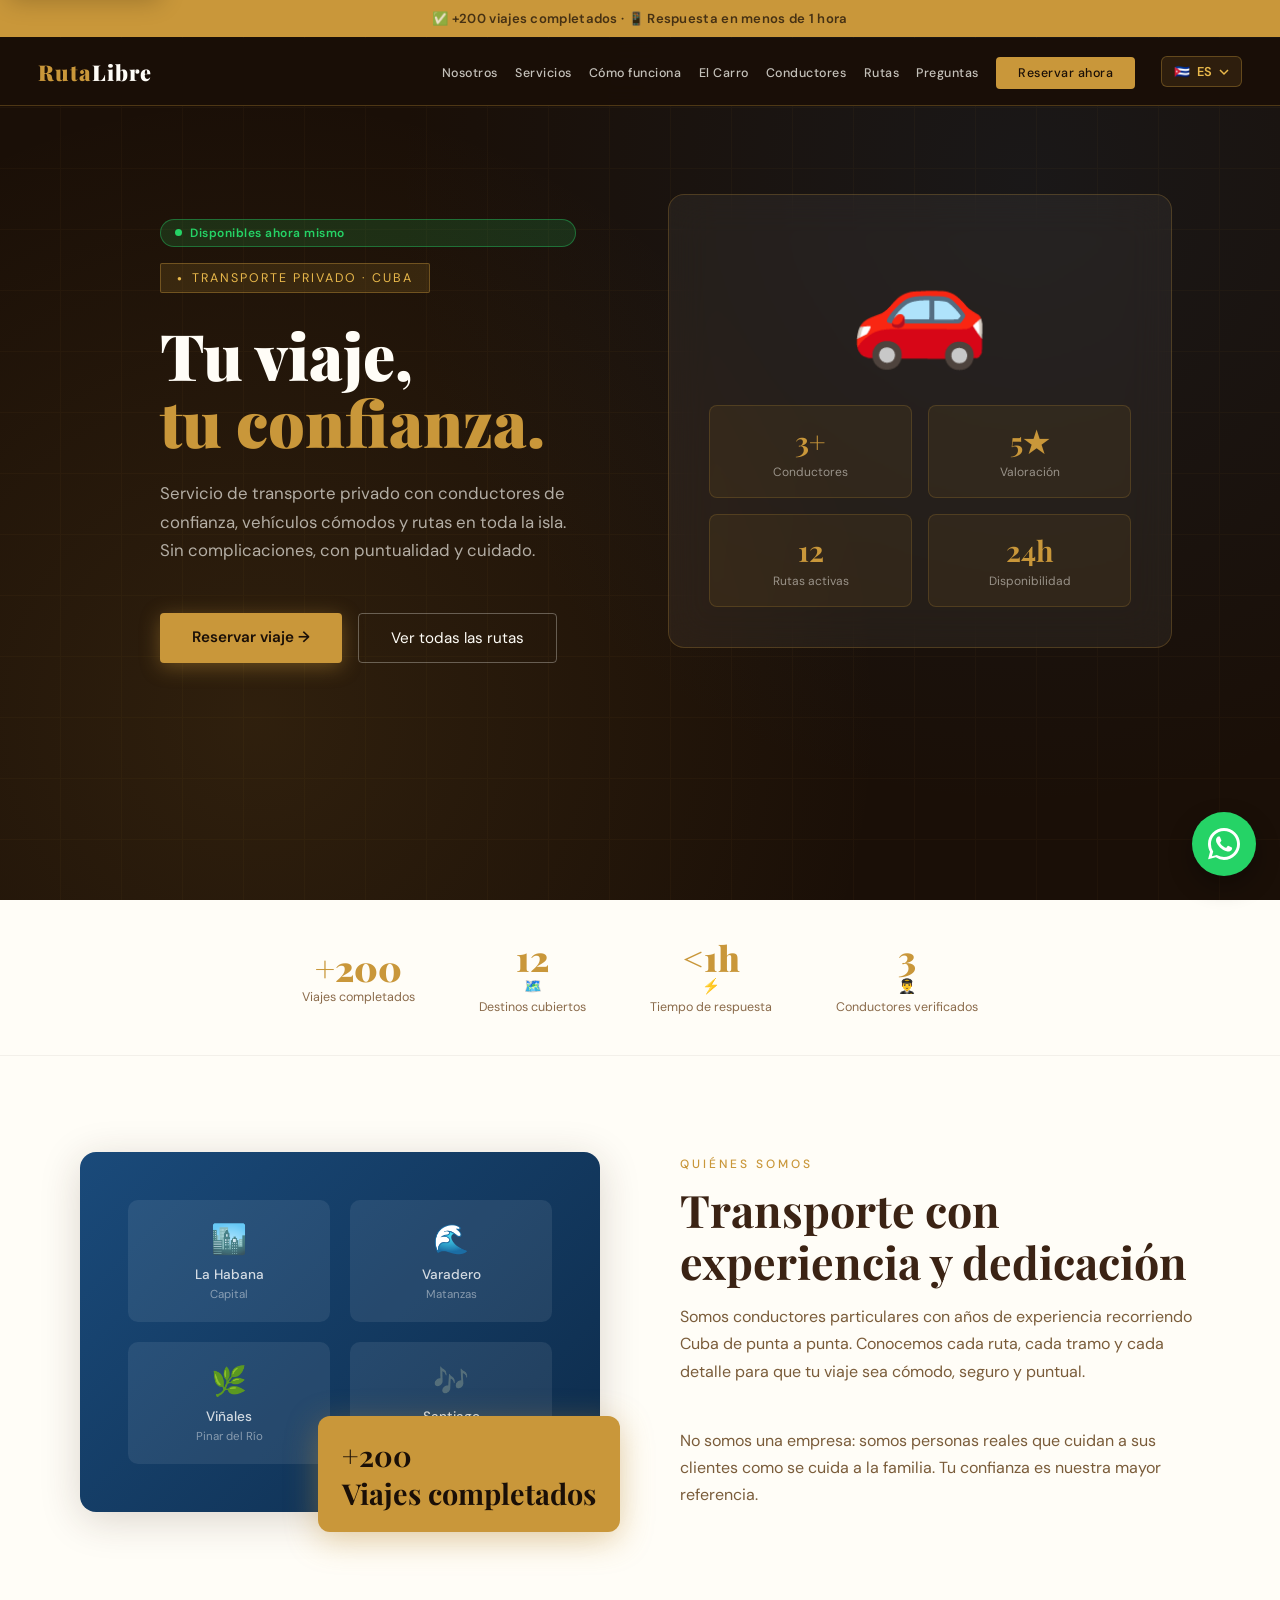
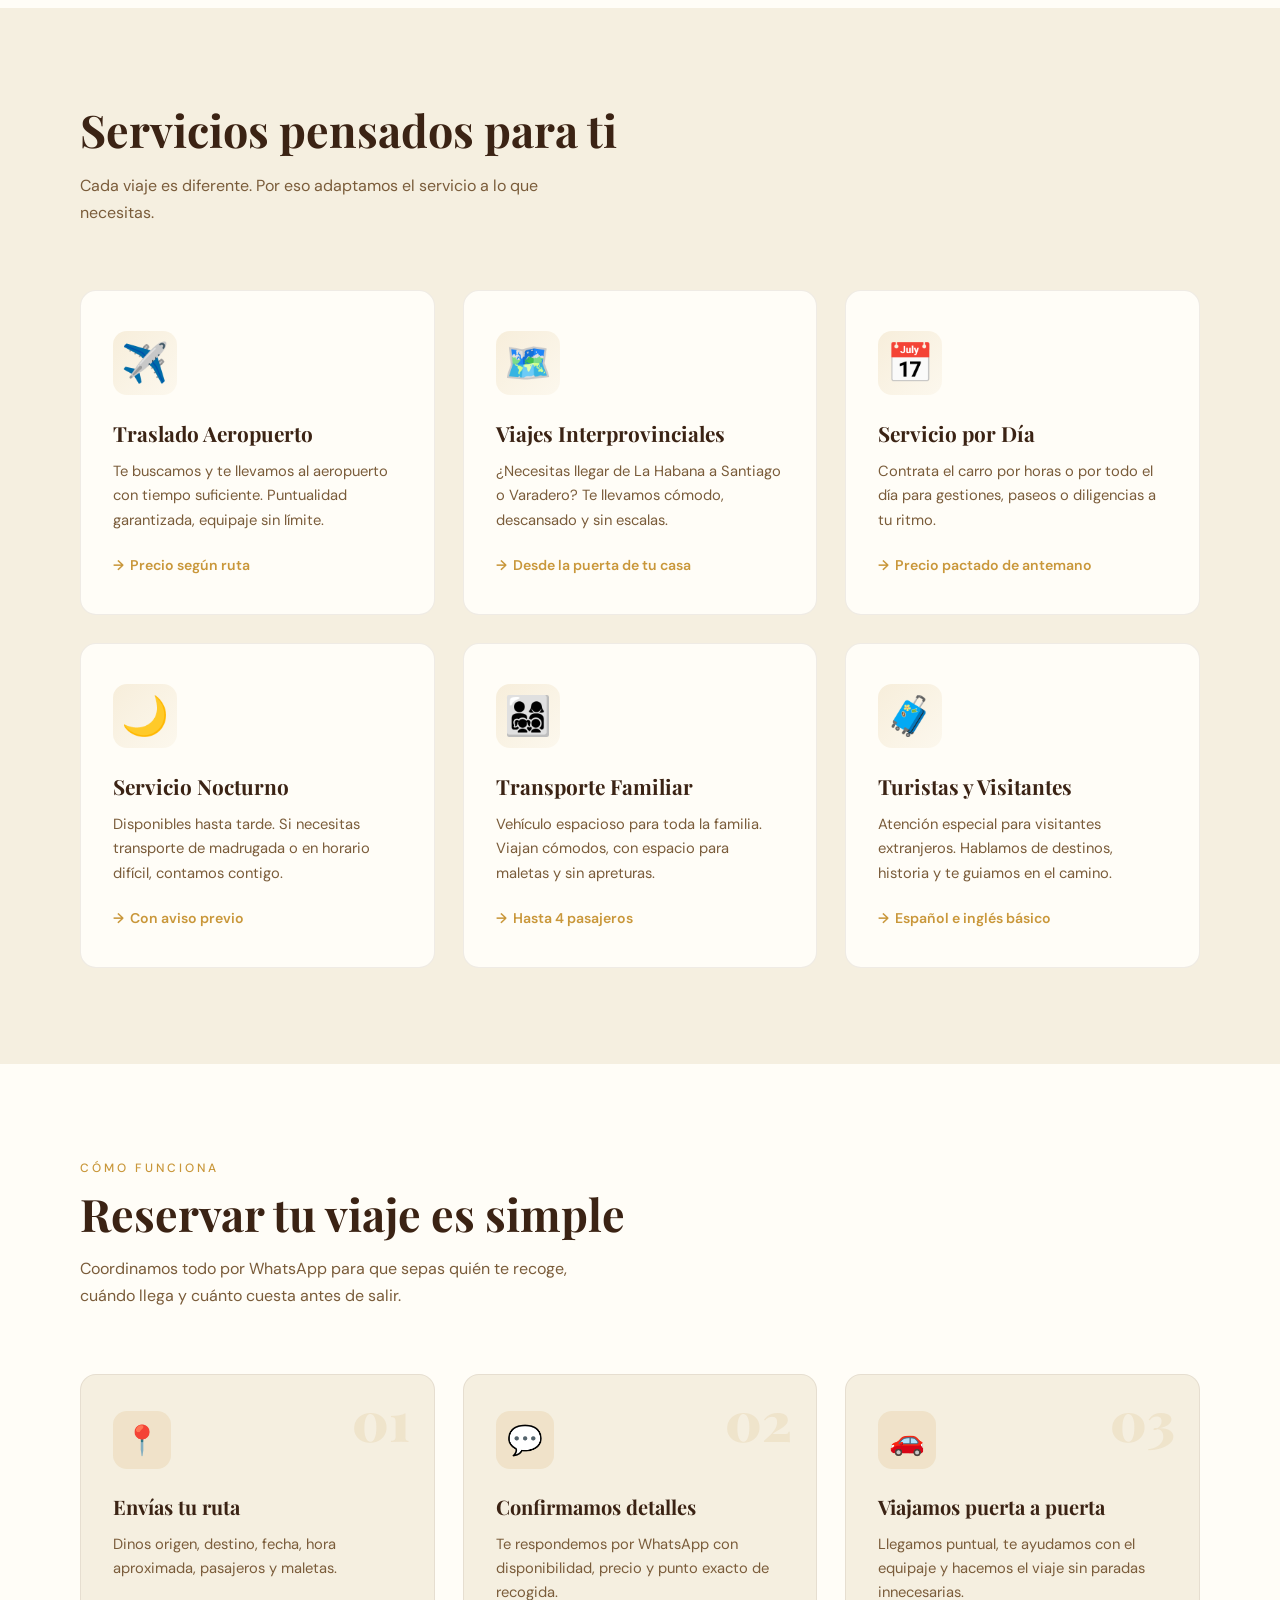
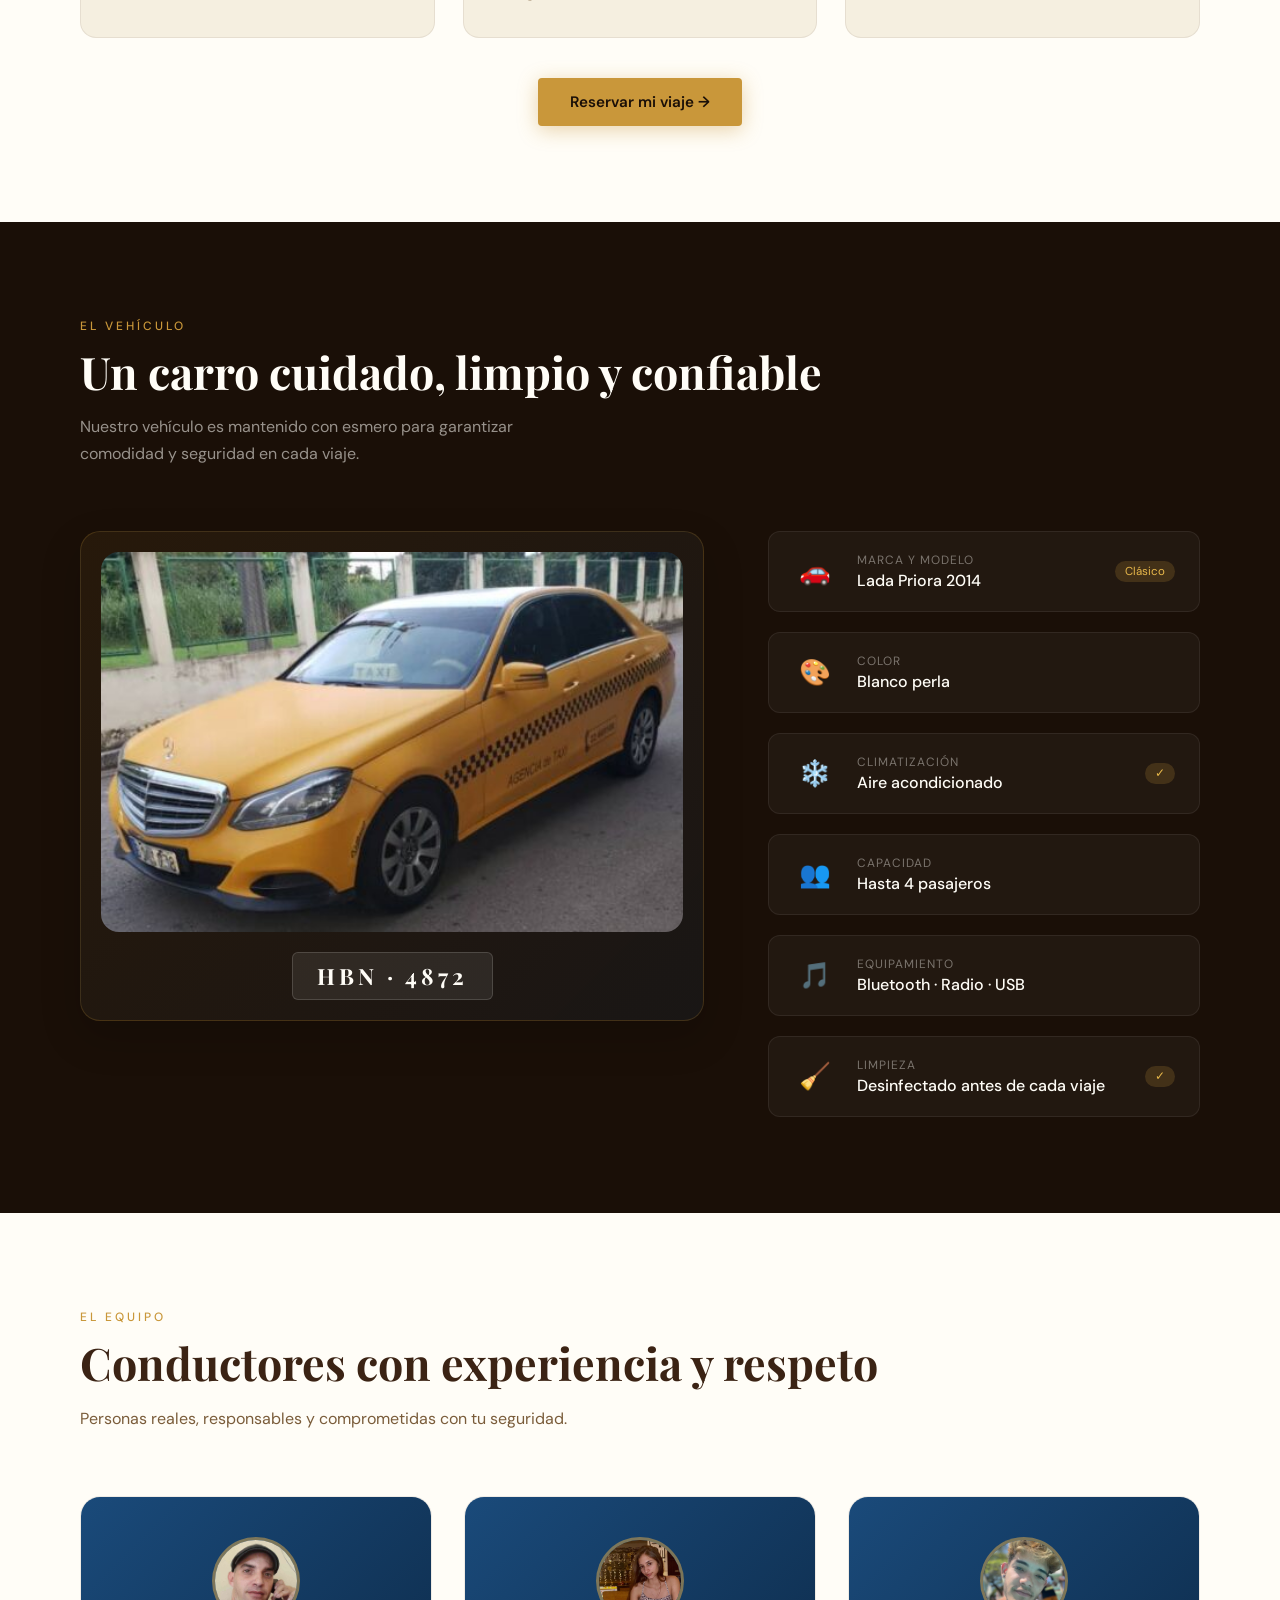
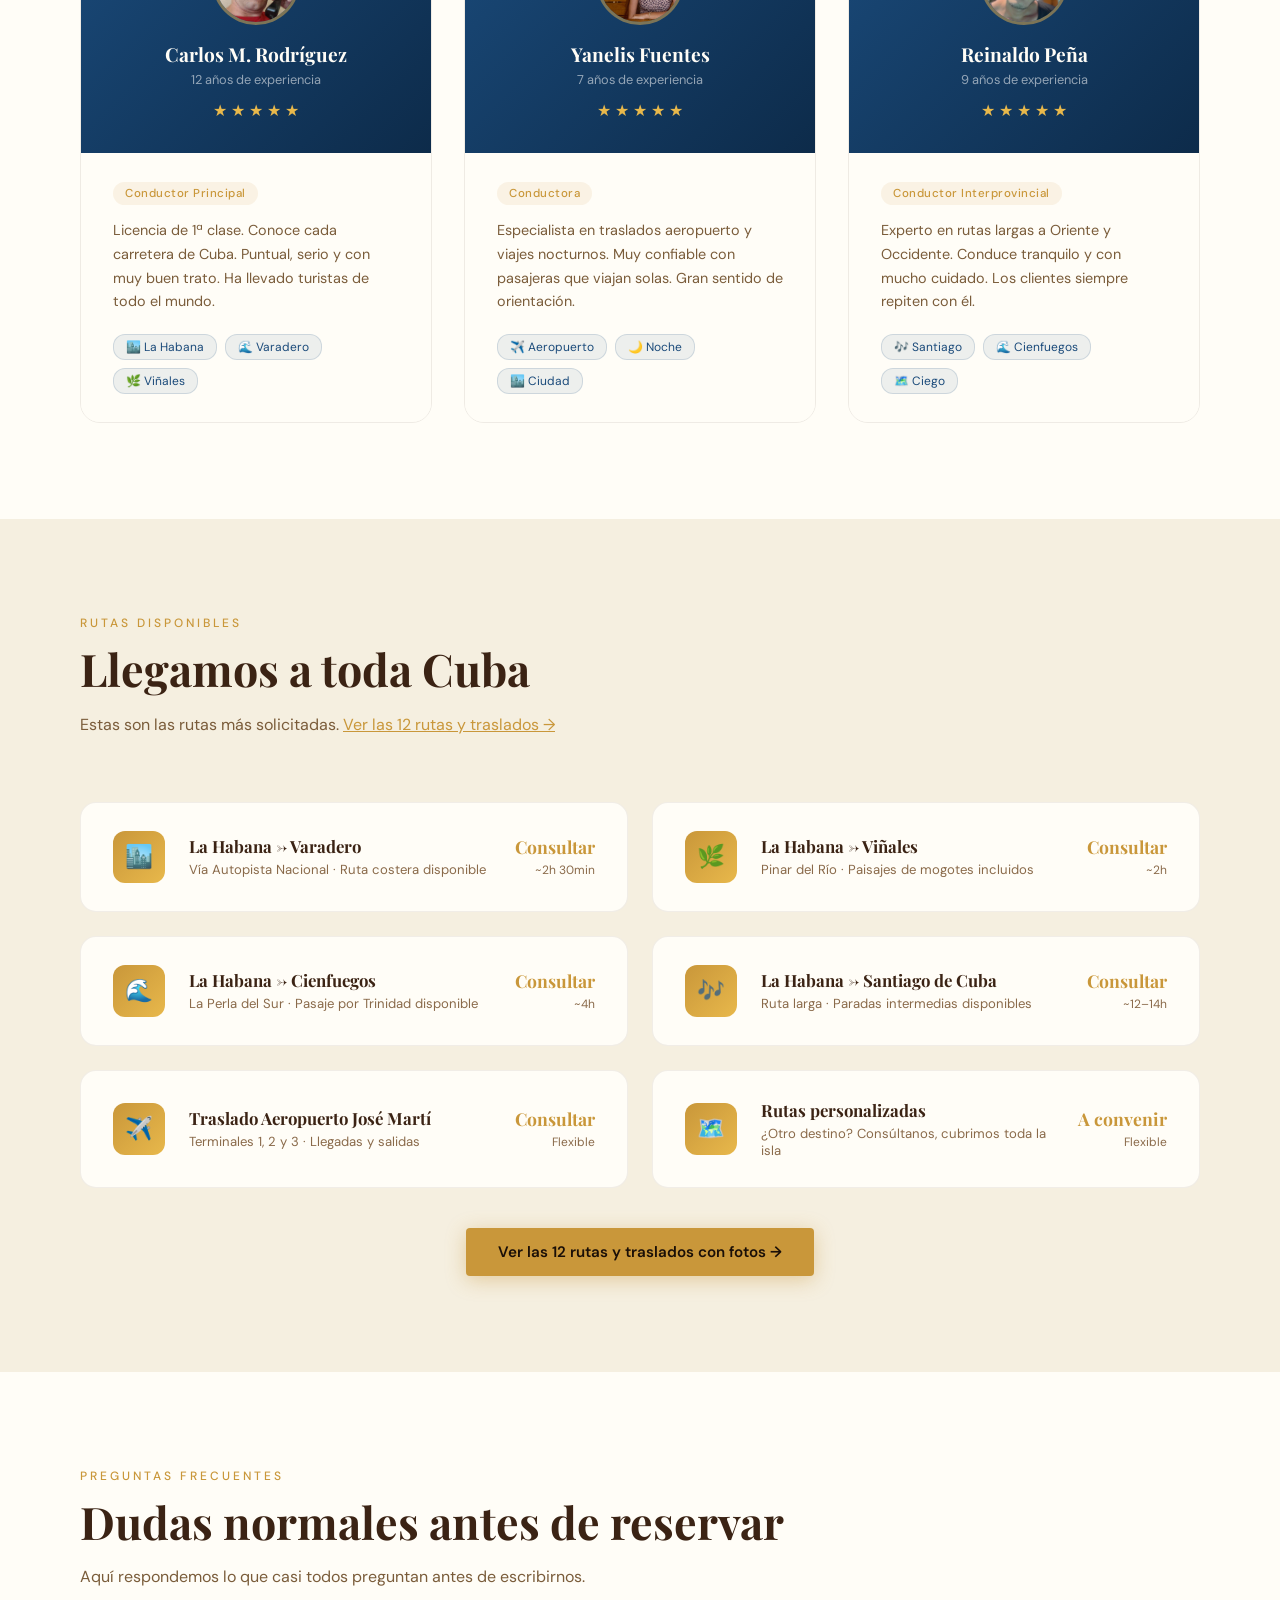
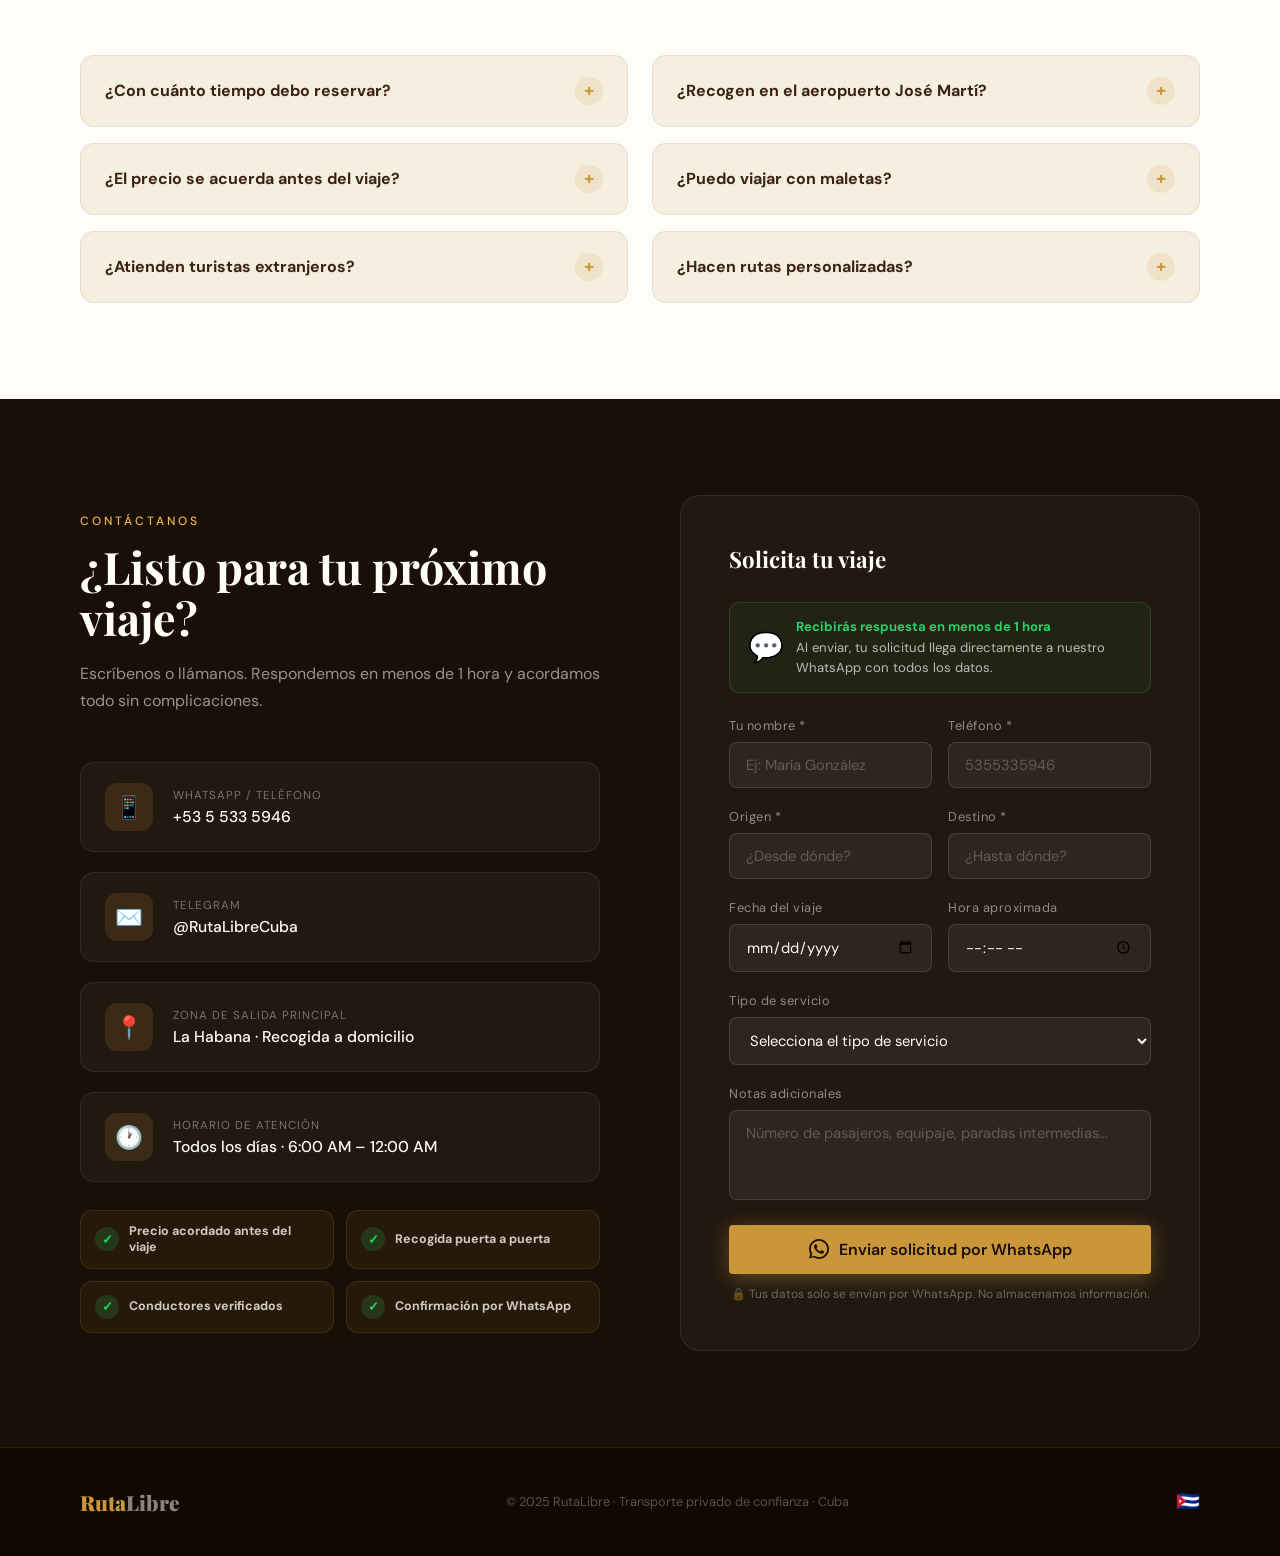
==== commit 257df46d: "Prepare RutaLibre site for GitHub Pages" ====
--- a/index.html
+++ b/index.html
@@ -1,127 +1,173 @@
-<!DOCTYPE html>
+﻿<!DOCTYPE html>
 <html lang="es">
 <head>
   <meta charset="UTF-8" />
   <meta name="viewport" content="width=device-width, initial-scale=1.0" />
-
-  <!-- ═══════════════════════════════════════════════
-       SEO PRIMARIO
-  ════════════════════════════════════════════════ -->
   <title>RutaLibre — Transporte Privado en Cuba | Traslados Puerta a Puerta</title>
-  <meta name="description" content="Transporte privado de confianza en Cuba. Traslados aeropuerto, viajes interprovinciales a Varadero, Viñales, Trinidad, Santiago y más. Conductores con experiencia. Reserva por WhatsApp." />
-  <meta name="keywords" content="transporte privado Cuba, taxi Cuba, traslado aeropuerto La Habana, viaje Varadero, transporte Viñales Trinidad, taxista Cuba, auto particular Cuba, transporte turista Cuba" />
-  <meta name="robots" content="index, follow" />
+  <meta name="description" content="Transporte privado de confianza en Cuba. Traslados aeropuerto, viajes interprovinciales a Varadero, Viñales, Trinidad, Santiago y más." />
+  <meta name="robots" content="index, follow, max-image-preview:large" />
   <meta name="author" content="RutaLibre Cuba" />
-  <link rel="canonical" href="https://www.rutalibre.cu/" />
-
-  <!-- ═══════════════════════════════════════════════
-       OPEN GRAPH (Facebook, WhatsApp preview)
-  ════════════════════════════════════════════════ -->
+  <meta name="theme-color" content="#1A0F07" />
+  <link rel="canonical" href="https://pepilloagricola.github.io/rutalibre/" />
+
   <meta property="og:type" content="website" />
   <meta property="og:title" content="RutaLibre — Transporte Privado de Confianza en Cuba" />
-  <meta property="og:description" content="Conductores verificados. Puerta a puerta. Varadero, Viñales, Trinidad, Santiago y más. Reserva ahora por WhatsApp." />
-  <meta property="og:url" content="https://www.rutalibre.cu/" />
-  <meta property="og:image" content="https://www.rutalibre.cu/assets/og-image.jpg" />
+  <meta property="og:description" content="Conductores verificados. Puerta a puerta. Varadero, Viñales, Trinidad, Santiago y más." />
+  <meta property="og:url" content="https://pepilloagricola.github.io/rutalibre/" />
+  <meta property="og:image" content="https://pepilloagricola.github.io/rutalibre/assets/taxy.jpg" />
+  <meta property="og:image:secure_url" content="https://pepilloagricola.github.io/rutalibre/assets/taxy.jpg" />
+  <meta property="og:image:type" content="image/jpeg" />
+  <meta property="og:image:width" content="525" />
+  <meta property="og:image:height" content="328" />
+  <meta property="og:image:alt" content="Vehículo de RutaLibre para transporte privado en Cuba" />
   <meta property="og:locale" content="es_CU" />
   <meta property="og:site_name" content="RutaLibre Cuba" />
 
-  <!-- ═══════════════════════════════════════════════
-       TWITTER CARD
-  ════════════════════════════════════════════════ -->
   <meta name="twitter:card" content="summary_large_image" />
-  <meta name="twitter:title" content="RutaLibre — Transporte Privado en Cuba" />
-  <meta name="twitter:description" content="Viaja seguro por Cuba con conductores de confianza. Reserva en minutos por WhatsApp." />
-  <meta name="twitter:image" content="https://www.rutalibre.cu/assets/og-image.jpg" />
-
-  <!-- ═══════════════════════════════════════════════
-       SCHEMA.ORG — Negocio local + Servicio
-  ════════════════════════════════════════════════ -->
+  <meta name="twitter:title" content="RutaLibre — Transporte Privado de Confianza en Cuba" />
+  <meta name="twitter:description" content="Conductores verificados. Puerta a puerta. Varadero, Viñales, Trinidad, Santiago y más." />
+  <meta name="twitter:image" content="https://pepilloagricola.github.io/rutalibre/assets/taxy.jpg" />
+  <meta name="twitter:image:alt" content="Vehículo de RutaLibre para transporte privado en Cuba" />
+
   <script type="application/ld+json">
   {
     "@context": "https://schema.org",
-    "@type": "TransportationService",
-    "name": "RutaLibre",
-    "description": "Servicio de transporte privado en Cuba. Traslados aeropuerto, viajes interprovinciales y turísticos.",
-    "url": "https://www.rutalibre.cu",
-    "telephone": "+5355335946",
-    "areaServed": {
-      "@type": "Country",
-      "name": "Cuba"
-    },
-    "serviceType": "Transporte privado puerta a puerta",
-    "aggregateRating": {
-      "@type": "AggregateRating",
-      "ratingValue": "5",
-      "reviewCount": "47"
-    },
-    "contactPoint": {
-      "@type": "ContactPoint",
-      "telephone": "+5355335946",
-      "contactType": "reservations",
-      "availableLanguage": ["Spanish", "English"]
-    }
-  }
-  </script>
-
-  <!-- ═══════════════════════════════════════════════
-       SCHEMA.ORG — FAQ (ayuda al ranking en Google)
-  ════════════════════════════════════════════════ -->
-  <script type="application/ld+json">
-  {
-    "@context": "https://schema.org",
-    "@type": "FAQPage",
-    "mainEntity": [
+    "@graph": [
       {
-        "@type": "Question",
-        "name": "¿Cómo reservo un transporte privado en Cuba?",
-        "acceptedAnswer": {
-          "@type": "Answer",
-          "text": "Puedes reservar fácilmente por WhatsApp al +53 5 533 5946 o completando el formulario en nuestra web. Respondemos en menos de 1 hora."
-        }
+        "@type": "LocalBusiness",
+        "@id": "https://pepilloagricola.github.io/rutalibre/#business",
+        "name": "RutaLibre",
+        "url": "https://pepilloagricola.github.io/rutalibre/",
+        "image": "https://pepilloagricola.github.io/rutalibre/assets/taxy.jpg",
+        "description": "Servicio de transporte privado puerta a puerta en Cuba con traslados al aeropuerto y viajes interprovinciales.",
+        "telephone": "+5355335946",
+        "priceRange": "$$",
+        "address": {
+          "@type": "PostalAddress",
+          "addressLocality": "La Habana",
+          "addressCountry": "CU"
+        },
+        "areaServed": {
+          "@type": "Country",
+          "name": "Cuba"
+        },
+        "openingHoursSpecification": {
+          "@type": "OpeningHoursSpecification",
+          "dayOfWeek": ["Monday", "Tuesday", "Wednesday", "Thursday", "Friday", "Saturday", "Sunday"],
+          "opens": "06:00",
+          "closes": "23:59"
+        },
+        "contactPoint": {
+          "@type": "ContactPoint",
+          "telephone": "+5355335946",
+          "contactType": "reservations",
+          "availableLanguage": ["Spanish", "English", "French"]
+        },
+        "makesOffer": [
+          { "@type": "Offer", "itemOffered": { "@type": "Service", "name": "Traslado aeropuerto José Martí" } },
+          { "@type": "Offer", "itemOffered": { "@type": "Service", "name": "Viajes interprovinciales en Cuba" } },
+          { "@type": "Offer", "itemOffered": { "@type": "Service", "name": "Transporte privado por día" } }
+        ]
       },
       {
-        "@type": "Question",
-        "name": "¿Cuánto cuesta el traslado aeropuerto en La Habana?",
-        "acceptedAnswer": {
-          "@type": "Answer",
-          "text": "El precio varía según la zona de destino dentro de La Habana. Escríbenos por WhatsApp con tu dirección y te damos precio exacto al instante."
-        }
+        "@type": "BreadcrumbList",
+        "@id": "https://pepilloagricola.github.io/rutalibre/#breadcrumbs",
+        "itemListElement": [
+          {
+            "@type": "ListItem",
+            "position": 1,
+            "name": "Inicio",
+            "item": "https://pepilloagricola.github.io/rutalibre/"
+          }
+        ]
       },
       {
-        "@type": "Question",
-        "name": "¿Viajan desde La Habana a Varadero?",
-        "acceptedAnswer": {
-          "@type": "Answer",
-          "text": "Sí, cubrimos la ruta La Habana–Varadero diariamente. El trayecto dura aproximadamente 2h 30min por la Autopista Nacional. Reserva con al menos 2 horas de antelación."
-        }
+        "@type": "FAQPage",
+        "@id": "https://pepilloagricola.github.io/rutalibre/#faq",
+        "mainEntity": [
+          {
+            "@type": "Question",
+            "name": "¿Con cuánto tiempo debo reservar?",
+            "acceptedAnswer": {
+              "@type": "Answer",
+              "text": "Recomendamos reservar con al menos 24 horas de antelación para rutas largas. Para traslados dentro de La Habana o aeropuerto, puedes escribirnos y confirmamos disponibilidad por WhatsApp."
+            }
+          },
+          {
+            "@type": "Question",
+            "name": "¿Recogen en el aeropuerto José Martí?",
+            "acceptedAnswer": {
+              "@type": "Answer",
+              "text": "Sí. Cubrimos llegadas y salidas en las terminales 1, 2 y 3 del aeropuerto José Martí. Coordinamos el punto de recogida por WhatsApp."
+            }
+          },
+          {
+            "@type": "Question",
+            "name": "¿El precio se acuerda antes del viaje?",
+            "acceptedAnswer": {
+              "@type": "Answer",
+              "text": "Sí. Antes de confirmar, te indicamos disponibilidad, precio y condiciones del viaje para que todo quede claro."
+            }
+          },
+          {
+            "@type": "Question",
+            "name": "¿Puedo viajar con maletas?",
+            "acceptedAnswer": {
+              "@type": "Answer",
+              "text": "Sí. Solo necesitamos saber cuántos pasajeros viajan y cuántas maletas llevan para organizar bien el espacio."
+            }
+          },
+          {
+            "@type": "Question",
+            "name": "¿Atienden turistas extranjeros?",
+            "acceptedAnswer": {
+              "@type": "Answer",
+              "text": "Sí. Atendemos viajeros nacionales y extranjeros, y podemos responder en español, inglés o francés."
+            }
+          },
+          {
+            "@type": "Question",
+            "name": "¿Hacen rutas personalizadas?",
+            "acceptedAnswer": {
+              "@type": "Answer",
+              "text": "Sí. Si tu destino no aparece en la lista, escríbenos origen, destino y fecha para revisar la ruta."
+            }
+          }
+        ]
       }
     ]
   }
   </script>
-
+  
+  <link rel="preconnect" href="https://fonts.googleapis.com">
+  <link rel="preconnect" href="https://fonts.gstatic.com" crossorigin>
+  <link rel="preload" as="image" href="assets/taxy.jpg">
   <link href="https://fonts.googleapis.com/css2?family=Playfair+Display:wght@700;900&family=DM+Sans:wght@300;400;500&display=swap" rel="stylesheet" />
   <link rel="stylesheet" href="css/styles.css">
+  <link rel="stylesheet" href="css/mobile.css">
 </head>
 <body>
+  <a href="#inicio" class="skip-link" data-i18n="skip_content">Saltar al contenido</a>
 
   <!-- BARRA DE CONFIANZA -->
   <div class="trust-bar">
-    ✅ +200 viajes completados · 
-    <span class="trust-hide">·</span>
-    <span class="trust-hide">📱 Respuesta en menos de 1 hora</span>
+    <span data-i18n="trust_bar">✅ +200 viajes completados · 📱 Respuesta en menos de 1 hora</span>
   </div>
 
   <!-- NAV -->
   <nav>
     <div class="nav-logo">Ruta<span>Libre</span></div>
     <ul>
-      <li><a href="#nosotros">Nosotros</a></li>
-      <li><a href="#servicios">Servicios</a></li>
-      <li><a href="#carro">El Carro</a></li>
-      <li><a href="#conductores">Conductores</a></li>
-      <li><a href="rutas.html">Rutas</a></li>
-      <li><a href="#contacto" class="nav-cta">Reservar ahora</a></li>
+      <li><a href="#nosotros"     data-i18n="nav_nosotros">Nosotros</a></li>
+      <li><a href="#servicios"    data-i18n="nav_servicios">Servicios</a></li>
+      <li><a href="#como-funciona" data-i18n="nav_como_funciona">Cómo funciona</a></li>
+      <li><a href="#carro"        data-i18n="nav_carro">El Carro</a></li>
+      <li><a href="#conductores"  data-i18n="nav_conductores">Conductores</a></li>
+      <li><a href="rutas.html"    data-i18n="nav_rutas">Rutas</a></li>
+      <li><a href="#preguntas"    data-i18n="nav_preguntas">Preguntas</a></li>
+      <li><a href="#travelForm" class="nav-cta" data-i18n="nav_reservar">Reservar ahora</a></li>
     </ul>
+    <!-- El selector de idioma se inserta aquí por JS -->
   </nav>
 
   <!-- HERO -->
@@ -131,17 +177,20 @@
     <div class="hero-left">
       <div class="live-badge">
         <span class="live-dot"></span>
-        Disponibles ahora mismo
-      </div>
-      <div class="hero-badge">Transporte Privado · Cuba</div>
-      <h1>Tu viaje, <em>tu confianza.</em></h1>
-      <p class="hero-desc">
+        <span data-i18n="hero_live">Disponibles ahora mismo</span>
+      </div>
+      <div class="hero-badge" data-i18n="hero_badge">Transporte Privado · Cuba</div>
+      <h1>
+        <span data-i18n="hero_h1_line1">Tu viaje,</span>
+        <em data-i18n="hero_h1_em">tu confianza.</em>
+      </h1>
+      <p class="hero-desc" data-i18n="hero_desc">
         Servicio de transporte privado con conductores de confianza, vehículos cómodos
         y rutas en toda la isla. Sin complicaciones, con puntualidad y cuidado.
       </p>
       <div class="hero-btns">
-        <a href="#contacto" class="btn-primary">Reservar viaje →</a>
-        <a href="rutas.html" class="btn-outline">Ver todas las rutas</a>
+        <a href="#travelForm" class="btn-primary" data-i18n="hero_btn_primary">Reservar viaje →</a>
+        <a href="rutas.html" class="btn-outline" data-i18n="hero_btn_outline">Ver todas las rutas</a>
       </div>
     </div>
     <div class="hero-right">
@@ -151,19 +200,19 @@
           <div class="car-card-stats">
             <div class="stat">
               <span class="stat-num">3+</span>
-              <span class="stat-label">Conductores</span>
+              <span class="stat-label" data-i18n="stat_conductores">Conductores</span>
             </div>
             <div class="stat">
               <span class="stat-num">5★</span>
-              <span class="stat-label">Valoración</span>
+              <span class="stat-label" data-i18n="stat_rating">Valoración</span>
             </div>
             <div class="stat">
-              <span class="stat-num">11</span>
-              <span class="stat-label">Rutas activas</span>
+              <span class="stat-num">12</span>
+              <span class="stat-label" data-i18n="stat_rutas">Rutas activas</span>
             </div>
             <div class="stat">
               <span class="stat-num">24h</span>
-              <span class="stat-label">Disponibilidad</span>
+              <span class="stat-label" data-i18n="stat_disponible">Disponibilidad</span>
             </div>
           </div>
         </div>
@@ -175,22 +224,22 @@
   <div class="reviews-strip">
     <div class="review-item">
       <div class="review-num">+200</div>
-      <div class="review-label">Viajes completados</div>
+      <div class="review-label" data-i18n="review_viajes">Viajes completados</div>
     </div>
     <div class="review-item">
-      <div class="review-num">11</div>
+      <div class="review-num">12</div>
       <div class="review-stars">🗺️</div>
-      <div class="review-label">Destinos cubiertos</div>
+      <div class="review-label" data-i18n="review_destinos">Destinos cubiertos</div>
     </div>
     <div class="review-item">
       <div class="review-num">&lt;1h</div>
       <div class="review-stars">⚡</div>
-      <div class="review-label">Tiempo de respuesta</div>
+      <div class="review-label" data-i18n="review_respuesta">Tiempo de respuesta</div>
     </div>
     <div class="review-item">
       <div class="review-num">3</div>
       <div class="review-stars">👨‍✈️</div>
-      <div class="review-label">Conductores verificados</div>
+      <div class="review-label" data-i18n="review_conductores">Conductores verificados</div>
     </div>
   </div>
 
@@ -221,18 +270,18 @@
       </div>
       <div class="about-badge-float">
         <span>+200</span>
-        Viajes completados
+        <span data-i18n="badge_viajes">Viajes completados</span>
       </div>
     </div>
     <div class="fade-in">
-      <div class="section-tag">Quiénes somos</div>
-      <h2 class="section-title">Transporte con experiencia y dedicación</h2>
-      <p class="section-sub">
+      <div class="section-tag" data-i18n="section_nosotros_tag">Quiénes somos</div>
+      <h2 class="section-title" data-i18n="section_nosotros_title">Transporte con experiencia y dedicación</h2>
+      <p class="section-sub" data-i18n="section_nosotros_p1">
         Somos conductores particulares con años de experiencia recorriendo Cuba de punta a punta.
         Conocemos cada ruta, cada tramo y cada detalle para que tu viaje sea cómodo, seguro y puntual.
       </p>
       <br /><br />
-      <p class="section-sub">
+      <p class="section-sub" data-i18n="section_nosotros_p2">
         No somos una empresa: somos personas reales que cuidan a sus clientes como se cuida a la familia.
         Tu confianza es nuestra mayor referencia.
       </p>
@@ -242,104 +291,136 @@
   <!-- SERVICIOS -->
   <section id="servicios">
     <div class="section-header fade-in">
-      <h2 class="section-title">Servicios pensados para ti</h2>
-      <p class="section-sub">Cada viaje es diferente. Por eso adaptamos el servicio a lo que necesitas.</p>
+      <h2 class="section-title" data-i18n="section_servicios_title">Servicios pensados para ti</h2>
+      <p class="section-sub" data-i18n="section_servicios_sub">Cada viaje es diferente. Por eso adaptamos el servicio a lo que necesitas.</p>
     </div>
     <div class="services-grid">
       <div class="service-card fade-in">
-      border-radius: 20px; padding: 32px;>
-        <h3>Traslado Aeropuerto</h3>
-        <p>Te buscamos y te llevamos al aeropuerto con tiempo suficiente. Puntualidad garantizada, equipaje sin límite.</p>
-        <div class="service-price">Precio según ruta</div>
+        <div class="service-icon">✈️</div>
+        <h3 data-i18n="serv1_title">Traslado Aeropuerto</h3>
+        <p data-i18n="serv1_desc">Te buscamos y te llevamos al aeropuerto con tiempo suficiente. Puntualidad garantizada, equipaje sin límite.</p>
+        <div class="service-price" data-i18n="serv1_price">Precio según ruta</div>
       </div>
       <div class="service-card fade-in">
         <div class="service-icon">🗺️</div>
-        <h3>Viajes Interprovinciales</h3>
-        <p>¿Necesitas llegar de La Habana a Santiago o Varadero? Te llevamos cómodo, descansado y sin escalas.</p>
-        <div class="service-price">Desde la puerta de tu casa</div>
+        <h3 data-i18n="serv2_title">Viajes Interprovinciales</h3>
+        <p data-i18n="serv2_desc">¿Necesitas llegar de La Habana a Santiago o Varadero? Te llevamos cómodo, descansado y sin escalas.</p>
+        <div class="service-price" data-i18n="serv2_price">Desde la puerta de tu casa</div>
       </div>
       <div class="service-card fade-in">
         <div class="service-icon">📅</div>
-        <h3>Servicio por Día</h3>
-        <p>Contrata el carro por horas o por todo el día para gestiones, paseos o diligencias a tu ritmo.</p>
-        <div class="service-price">Precio pactado de antemano</div>
+        <h3 data-i18n="serv3_title">Servicio por Día</h3>
+        <p data-i18n="serv3_desc">Contrata el carro por horas o por todo el día para gestiones, paseos o diligencias a tu ritmo.</p>
+        <div class="service-price" data-i18n="serv3_price">Precio pactado de antemano</div>
       </div>
       <div class="service-card fade-in">
         <div class="service-icon">🌙</div>
-        <h3>Servicio Nocturno</h3>
-        <p>Disponibles hasta tarde. Si necesitas transporte de madrugada o en horario difícil, contamos contigo.</p>
-        <div class="service-price">Con aviso previo</div>
+        <h3 data-i18n="serv4_title">Servicio Nocturno</h3>
+        <p data-i18n="serv4_desc">Disponibles hasta tarde. Si necesitas transporte de madrugada o en horario difícil, contamos contigo.</p>
+        <div class="service-price" data-i18n="serv4_price">Con aviso previo</div>
       </div>
       <div class="service-card fade-in">
         <div class="service-icon">👨‍👩‍👧‍👦</div>
-        <h3>Transporte Familiar</h3>
-        <p>Vehículo espacioso para toda la familia. Viajan cómodos, con espacio para maletas y sin apreturas.</p>
-        <div class="service-price">Hasta 4 pasajeros</div>
+        <h3 data-i18n="serv5_title">Transporte Familiar</h3>
+        <p data-i18n="serv5_desc">Vehículo espacioso para toda la familia. Viajan cómodos, con espacio para maletas y sin apreturas.</p>
+        <div class="service-price" data-i18n="serv5_price">Hasta 4 pasajeros</div>
       </div>
       <div class="service-card fade-in">
         <div class="service-icon">🧳</div>
-        <h3>Turistas y Visitantes</h3>
-        <p>Atención especial para visitantes extranjeros. Hablamos de destinos, historia y te guiamos en el camino.</p>
-        <div class="service-price">Español e inglés básico</div>
-      </div>
+        <h3 data-i18n="serv6_title">Turistas y Visitantes</h3>
+        <p data-i18n="serv6_desc">Atención especial para visitantes extranjeros. Hablamos de destinos, historia y te guiamos en el camino.</p>
+        <div class="service-price" data-i18n="serv6_price">Español e inglés básico</div>
+      </div>
+    </div>
+  </section>
+
+  <!-- CÓMO FUNCIONA -->
+  <section id="como-funciona" class="how-section">
+    <div class="section-header fade-in">
+      <div class="section-tag" data-i18n="section_how_tag">Cómo funciona</div>
+      <h2 class="section-title" data-i18n="section_how_title">Reservar tu viaje es simple</h2>
+      <p class="section-sub" data-i18n="section_how_sub">Coordinamos todo por WhatsApp para que sepas quién te recoge, cuándo llega y cuánto cuesta antes de salir.</p>
+    </div>
+    <div class="steps-grid">
+      <div class="step-card fade-in">
+        <div class="step-number">01</div>
+        <div class="step-icon">📍</div>
+        <h3 data-i18n="how_step1_title">Envías tu ruta</h3>
+        <p data-i18n="how_step1_desc">Dinos origen, destino, fecha, hora aproximada, pasajeros y maletas.</p>
+      </div>
+      <div class="step-card fade-in">
+        <div class="step-number">02</div>
+        <div class="step-icon">💬</div>
+        <h3 data-i18n="how_step2_title">Confirmamos detalles</h3>
+        <p data-i18n="how_step2_desc">Te respondemos por WhatsApp con disponibilidad, precio y punto exacto de recogida.</p>
+      </div>
+      <div class="step-card fade-in">
+        <div class="step-number">03</div>
+        <div class="step-icon">🚗</div>
+        <h3 data-i18n="how_step3_title">Viajamos puerta a puerta</h3>
+        <p data-i18n="how_step3_desc">Llegamos puntual, te ayudamos con el equipaje y hacemos el viaje sin paradas innecesarias.</p>
+      </div>
+    </div>
+    <div class="center-row how-cta-row fade-in">
+      <a href="#travelForm" class="btn-primary btn-inline" data-i18n="how_cta">Reservar mi viaje →</a>
     </div>
   </section>
 
   <!-- EL CARRO -->
   <section id="carro">
     <div class="section-header fade-in">
-      <div class="section-tag">El Vehículo</div>
-      <h2 class="section-title">Un carro cuidado, limpio y confiable</h2>
-      <p class="section-sub">Nuestro vehículo es mantenido con esmero para garantizar comodidad y seguridad en cada viaje.</p>
+      <div class="section-tag" data-i18n="section_carro_tag">El Vehículo</div>
+      <h2 class="section-title" data-i18n="section_carro_title">Un carro cuidado, limpio y confiable</h2>
+      <p class="section-sub" data-i18n="section_carro_sub">Nuestro vehículo es mantenido con esmero para garantizar comodidad y seguridad en cada viaje.</p>
     </div>
     <div class="car-showcase">
       <div class="car-big-visual fade-in">
-        <img src="assets/taxy.jpg" alt="Vehículo de Ruta Libre" class="car-big-image">
+        <img src="assets/taxy.jpg" alt="Vehículo de RutaLibre para transporte privado en Cuba" class="car-big-image" width="525" height="328" decoding="async" fetchpriority="high">
         <div class="car-plate">HBN · 4872</div>
       </div>
       <div class="car-specs fade-in">
         <div class="spec-row">
           <div class="spec-icon">🚗</div>
           <div class="spec-info">
-            <div class="spec-label">Marca y Modelo</div>
+            <div class="spec-label" data-i18n="spec_marca">Marca y Modelo</div>
             <div class="spec-value">Lada Priora 2014</div>
           </div>
-          <span class="spec-badge">Clásico</span>
+          <span class="spec-badge" data-i18n="badge_clasico">Clásico</span>
         </div>
         <div class="spec-row">
           <div class="spec-icon">🎨</div>
           <div class="spec-info">
-            <div class="spec-label">Color</div>
-            <div class="spec-value">Blanco perla</div>
+            <div class="spec-label" data-i18n="spec_color">Color</div>
+            <div class="spec-value" data-i18n="spec_color_val">Blanco perla</div>
           </div>
         </div>
         <div class="spec-row">
           <div class="spec-icon">❄️</div>
           <div class="spec-info">
-            <div class="spec-label">Climatización</div>
-            <div class="spec-value">Aire acondicionado</div>
+            <div class="spec-label" data-i18n="spec_clima">Climatización</div>
+            <div class="spec-value" data-i18n="spec_clima_val">Aire acondicionado</div>
           </div>
           <span class="spec-badge">✓</span>
         </div>
         <div class="spec-row">
           <div class="spec-icon">👥</div>
           <div class="spec-info">
-            <div class="spec-label">Capacidad</div>
-            <div class="spec-value">Hasta 4 pasajeros</div>
+            <div class="spec-label" data-i18n="spec_cap">Capacidad</div>
+            <div class="spec-value" data-i18n="spec_cap_val">Hasta 4 pasajeros</div>
           </div>
         </div>
         <div class="spec-row">
           <div class="spec-icon">🎵</div>
           <div class="spec-info">
-            <div class="spec-label">Equipamiento</div>
+            <div class="spec-label" data-i18n="spec_equip">Equipamiento</div>
             <div class="spec-value">Bluetooth · Radio · USB</div>
           </div>
         </div>
         <div class="spec-row">
           <div class="spec-icon">🧹</div>
           <div class="spec-info">
-            <div class="spec-label">Limpieza</div>
-            <div class="spec-value">Desinfectado antes de cada viaje</div>
+            <div class="spec-label" data-i18n="spec_limpieza">Limpieza</div>
+            <div class="spec-value" data-i18n="spec_limpieza_val">Desinfectado antes de cada viaje</div>
           </div>
           <span class="spec-badge">✓</span>
         </div>
@@ -350,23 +431,23 @@
   <!-- CONDUCTORES -->
   <section id="conductores">
     <div class="section-header fade-in">
-      <div class="section-tag">El Equipo</div>
-      <h2 class="section-title">Conductores con experiencia y respeto</h2>
-      <p class="section-sub">Personas reales, responsables y comprometidas con tu seguridad.</p>
+      <div class="section-tag" data-i18n="section_cond_tag">El Equipo</div>
+      <h2 class="section-title" data-i18n="section_cond_title">Conductores con experiencia y respeto</h2>
+      <p class="section-sub" data-i18n="section_cond_sub">Personas reales, responsables y comprometidas con tu seguridad.</p>
     </div>
     <div class="drivers-grid">
       <div class="driver-card fade-in">
         <div class="driver-header">
-          <div class="driver-avatar"><img src="assets/conducto1.jpg" alt="Carlos M. Rodríguez"></div>
+          <div class="driver-avatar"><img src="assets/conducto1.jpg" alt="Carlos M. Rodríguez, conductor de RutaLibre" width="720" height="720" loading="lazy" decoding="async"></div>
           <div class="driver-name">Carlos M. Rodríguez</div>
-          <div class="driver-years">12 años de experiencia</div>
+          <div class="driver-years" data-i18n="cond1_years">12 años de experiencia</div>
           <div class="driver-stars">
             <span class="star">★</span><span class="star">★</span><span class="star">★</span><span class="star">★</span><span class="star">★</span>
           </div>
         </div>
         <div class="driver-body">
-          <div class="driver-tag">Conductor Principal</div>
-          <p class="driver-bio">Licencia de 1ª clase. Conoce cada carretera de Cuba. Puntual, serio y con muy buen trato. Ha llevado turistas de todo el mundo.</p>
+          <div class="driver-tag" data-i18n="cond1_tag">Conductor Principal</div>
+          <p class="driver-bio" data-i18n="cond1_bio">Licencia de 1ª clase. Conoce cada carretera de Cuba. Puntual, serio y con muy buen trato. Ha llevado turistas de todo el mundo.</p>
           <div class="driver-routes">
             <span class="route-tag">🏙️ La Habana</span>
             <span class="route-tag">🌊 Varadero</span>
@@ -376,16 +457,16 @@
       </div>
       <div class="driver-card fade-in">
         <div class="driver-header">
-          <div class="driver-avatar"><img src="assets/conductor2.jpg" alt="Yanelis Fuentes"></div>
+          <div class="driver-avatar"><img src="assets/conductor2.jpg" alt="Yanelis Fuentes, conductora de RutaLibre" width="960" height="958" loading="lazy" decoding="async"></div>
           <div class="driver-name">Yanelis Fuentes</div>
-          <div class="driver-years">7 años de experiencia</div>
+          <div class="driver-years" data-i18n="cond2_years">7 años de experiencia</div>
           <div class="driver-stars">
             <span class="star">★</span><span class="star">★</span><span class="star">★</span><span class="star">★</span><span class="star">★</span>
           </div>
         </div>
         <div class="driver-body">
-          <div class="driver-tag">Conductora</div>
-          <p class="driver-bio">Especialista en traslados aeropuerto y viajes nocturnos. Muy confiable con pasajeras que viajan solas. Gran sentido de orientación.</p>
+          <div class="driver-tag" data-i18n="cond2_tag">Conductora</div>
+          <p class="driver-bio" data-i18n="cond2_bio">Especialista en traslados aeropuerto y viajes nocturnos. Muy confiable con pasajeras que viajan solas. Gran sentido de orientación.</p>
           <div class="driver-routes">
             <span class="route-tag">✈️ Aeropuerto</span>
             <span class="route-tag">🌙 Noche</span>
@@ -395,16 +476,16 @@
       </div>
       <div class="driver-card fade-in">
         <div class="driver-header">
-          <div class="driver-avatar"><img src="assets/conductor3.jpg" alt="Reinaldo Peña"></div>
+          <div class="driver-avatar"><img src="assets/conductor3.jpg" alt="Reinaldo Peña, conductor interprovincial de RutaLibre" width="768" height="768" loading="lazy" decoding="async"></div>
           <div class="driver-name">Reinaldo Peña</div>
-          <div class="driver-years">9 años de experiencia</div>
+          <div class="driver-years" data-i18n="cond3_years">9 años de experiencia</div>
           <div class="driver-stars">
             <span class="star">★</span><span class="star">★</span><span class="star">★</span><span class="star">★</span><span class="star">★</span>
           </div>
         </div>
         <div class="driver-body">
-          <div class="driver-tag">Conductor Interprovincial</div>
-          <p class="driver-bio">Experto en rutas largas a Oriente y Occidente. Conduce tranquilo y con mucho cuidado. Los clientes siempre repiten con él.</p>
+          <div class="driver-tag" data-i18n="cond3_tag">Conductor Interprovincial</div>
+          <p class="driver-bio" data-i18n="cond3_bio">Experto en rutas largas a Oriente y Occidente. Conduce tranquilo y con mucho cuidado. Los clientes siempre repiten con él.</p>
           <div class="driver-routes">
             <span class="route-tag">🎶 Santiago</span>
             <span class="route-tag">🌊 Cienfuegos</span>
@@ -418,201 +499,256 @@
   <!-- RUTAS (preview) -->
   <section id="rutas">
     <div class="section-header fade-in">
-      <div class="section-tag">Rutas Disponibles</div>
-      <h2 class="section-title">Llegamos a toda Cuba</h2>
-      <p class="section-sub">Estas son las rutas más solicitadas. <a href="rutas.html" class="text-gold">Ver las 11 rutas completas →</a></p>
+      <div class="section-tag" data-i18n="section_rutas_tag">Rutas Disponibles</div>
+      <h2 class="section-title" data-i18n="section_rutas_title">Llegamos a toda Cuba</h2>
+      <p class="section-sub">
+        <span data-i18n="section_rutas_sub">Estas son las rutas más solicitadas.</span>
+        <a href="rutas.html" class="text-gold" data-i18n="rutas_ver_todas">Ver las 12 rutas y traslados →</a>
+      </p>
     </div>
     <div class="routes-list">
       <div class="route-card fade-in">
         <div class="route-dot">🏙️</div>
         <div class="route-info">
-          <h4>La Habana → Varadero</h4>
-          <p>Vía Autopista Nacional · Ruta costera disponible</p>
+          <h4 data-i18n="ruta1_name">La Habana → Varadero</h4>
+          <p data-i18n="ruta1_desc">Vía Autopista Nacional · Ruta costera disponible</p>
         </div>
         <div class="route-meta">
-          <div class="route-price">Consultar</div>
+          <div class="route-price" data-i18n="ruta_consultar">Consultar</div>
           <div class="route-time">~2h 30min</div>
         </div>
       </div>
       <div class="route-card fade-in">
         <div class="route-dot">🌿</div>
         <div class="route-info">
-          <h4>La Habana → Viñales</h4>
-          <p>Pinar del Río · Paisajes de mogotes incluidos</p>
+          <h4 data-i18n="ruta2_name">La Habana → Viñales</h4>
+          <p data-i18n="ruta2_desc">Pinar del Río · Paisajes de mogotes incluidos</p>
         </div>
         <div class="route-meta">
-          <div class="route-price">Consultar</div>
+          <div class="route-price" data-i18n="ruta_consultar">Consultar</div>
           <div class="route-time">~2h</div>
         </div>
       </div>
       <div class="route-card fade-in">
         <div class="route-dot">🌊</div>
         <div class="route-info">
-          <h4>La Habana → Cienfuegos</h4>
-          <p>La Perla del Sur · Pasaje por Trinidad disponible</p>
+          <h4 data-i18n="ruta3_name">La Habana → Cienfuegos</h4>
+          <p data-i18n="ruta3_desc">La Perla del Sur · Pasaje por Trinidad disponible</p>
         </div>
         <div class="route-meta">
-          <div class="route-price">Consultar</div>
+          <div class="route-price" data-i18n="ruta_consultar">Consultar</div>
           <div class="route-time">~4h</div>
         </div>
       </div>
       <div class="route-card fade-in">
         <div class="route-dot">🎶</div>
         <div class="route-info">
-          <h4>La Habana → Santiago de Cuba</h4>
-          <p>Ruta larga · Paradas intermedias disponibles</p>
+          <h4 data-i18n="ruta4_name">La Habana → Santiago de Cuba</h4>
+          <p data-i18n="ruta4_desc">Ruta larga · Paradas intermedias disponibles</p>
         </div>
         <div class="route-meta">
-          <div class="route-price">Consultar</div>
+          <div class="route-price" data-i18n="ruta_consultar">Consultar</div>
           <div class="route-time">~12–14h</div>
         </div>
       </div>
       <div class="route-card fade-in">
         <div class="route-dot">✈️</div>
         <div class="route-info">
-          <h4>Traslado Aeropuerto José Martí</h4>
-          <p>Terminales 1, 2 y 3 · Llegadas y salidas</p>
+          <h4 data-i18n="ruta5_name">Traslado Aeropuerto José Martí</h4>
+          <p data-i18n="ruta5_desc">Terminales 1, 2 y 3 · Llegadas y salidas</p>
         </div>
         <div class="route-meta">
-          <div class="route-price">Consultar</div>
-          <div class="route-time">Según zona</div>
+          <div class="route-price" data-i18n="ruta_consultar">Consultar</div>
+          <div class="route-time" data-i18n="ruta_flexible">Flexible</div>
         </div>
       </div>
       <div class="route-card fade-in">
         <div class="route-dot">🗺️</div>
         <div class="route-info">
-          <h4>Rutas personalizadas</h4>
-          <p>¿Otro destino? Consúltanos, cubrimos toda la isla</p>
+          <h4 data-i18n="ruta6_name">Rutas personalizadas</h4>
+          <p data-i18n="ruta6_desc">¿Otro destino? Consúltanos, cubrimos toda la isla</p>
         </div>
         <div class="route-meta">
-          <div class="route-price">A convenir</div>
-          <div class="route-time">Flexible</div>
+          <div class="route-price" data-i18n="ruta_convenir">A convenir</div>
+          <div class="route-time" data-i18n="ruta_flexible">Flexible</div>
         </div>
       </div>
     </div>
     <div class="center-row">
-      <a href="rutas.html" class="btn-primary btn-inline">Ver las 11 rutas con fotos →</a>
+      <a href="rutas.html" class="btn-primary btn-inline" data-i18n="rutas_btn_todas">Ver las 12 rutas y traslados con fotos →</a>
+    </div>
+  </section>
+
+  <!-- PREGUNTAS FRECUENTES -->
+  <section id="preguntas" class="faq-section">
+    <div class="section-header fade-in">
+      <div class="section-tag" data-i18n="section_faq_tag">Preguntas frecuentes</div>
+      <h2 class="section-title" data-i18n="section_faq_title">Dudas normales antes de reservar</h2>
+      <p class="section-sub" data-i18n="section_faq_sub">Aquí respondemos lo que casi todos preguntan antes de escribirnos.</p>
+    </div>
+    <div class="faq-list">
+      <details class="faq-item fade-in">
+        <summary data-i18n="faq1_q">¿Con cuánto tiempo debo reservar?</summary>
+        <p data-i18n="faq1_a">Lo ideal es reservar con 24 horas de antelación, especialmente para rutas largas. Si es para hoy, escríbenos igual y revisamos disponibilidad.</p>
+      </details>
+      <details class="faq-item fade-in">
+        <summary data-i18n="faq2_q">¿Recogen en el aeropuerto José Martí?</summary>
+        <p data-i18n="faq2_a">Sí. Cubrimos llegadas y salidas en las terminales 1, 2 y 3. Coordinamos por WhatsApp el punto exacto de encuentro.</p>
+      </details>
+      <details class="faq-item fade-in">
+        <summary data-i18n="faq3_q">¿El precio se acuerda antes del viaje?</summary>
+        <p data-i18n="faq3_a">Sí. Antes de confirmar te damos precio, disponibilidad y condiciones del viaje para que todo quede claro.</p>
+      </details>
+      <details class="faq-item fade-in">
+        <summary data-i18n="faq4_q">¿Puedo viajar con maletas?</summary>
+        <p data-i18n="faq4_a">Sí. Solo dinos cuántas personas viajan y cuántas maletas llevan para organizar bien el espacio.</p>
+      </details>
+      <details class="faq-item fade-in">
+        <summary data-i18n="faq5_q">¿Atienden turistas extranjeros?</summary>
+        <p data-i18n="faq5_a">Sí. Atendemos viajeros nacionales y extranjeros, y podemos comunicarnos en español, inglés o francés.</p>
+      </details>
+      <details class="faq-item fade-in">
+        <summary data-i18n="faq6_q">¿Hacen rutas personalizadas?</summary>
+        <p data-i18n="faq6_a">Sí. Si tu destino no aparece en la lista, escríbenos origen, destino y fecha para revisar la ruta.</p>
+      </details>
     </div>
   </section>
 
   <!-- CONTACTO -->
   <section id="contacto">
     <div class="fade-in">
-      <div class="section-tag section-tag--gold">Contáctanos</div>
-      <h2 class="section-title">¿Listo para tu próximo viaje?</h2>
-      <p class="section-sub">Escríbenos o llámanos. Respondemos en menos de 1 hora y acordamos todo sin complicaciones.</p>
+      <div class="section-tag section-tag--gold" data-i18n="section_contacto_tag">Contáctanos</div>
+      <h2 class="section-title" data-i18n="section_contacto_title">¿Listo para tu próximo viaje?</h2>
+      <p class="section-sub" data-i18n="section_contacto_sub">Escríbenos o llámanos. Respondemos en menos de 1 hora y acordamos todo sin complicaciones.</p>
       <div class="contact-methods">
         <div class="contact-item">
           <div class="contact-icon">📱</div>
           <div class="contact-text">
-            <div class="contact-label">WhatsApp / Teléfono</div>
+            <div class="contact-label" data-i18n="contact_wa_label">WhatsApp / Teléfono</div>
             <div class="contact-value">+53 5 533 5946</div>
           </div>
         </div>
         <div class="contact-item">
           <div class="contact-icon">✉️</div>
           <div class="contact-text">
-            <div class="contact-label">Telegram</div>
+            <div class="contact-label" data-i18n="contact_tg_label">Telegram</div>
             <div class="contact-value">@RutaLibreCuba</div>
           </div>
         </div>
         <div class="contact-item">
           <div class="contact-icon">📍</div>
           <div class="contact-text">
-            <div class="contact-label">Zona de salida principal</div>
-            <div class="contact-value">La Habana · Recogida a domicilio</div>
+            <div class="contact-label" data-i18n="contact_loc_label">Zona de salida principal</div>
+            <div class="contact-value" data-i18n="contact_loc_val">La Habana · Recogida a domicilio</div>
           </div>
         </div>
         <div class="contact-item">
           <div class="contact-icon">🕐</div>
           <div class="contact-text">
-            <div class="contact-label">Horario de atención</div>
-            <div class="contact-value">Todos los días · 6:00 AM – 12:00 AM</div>
-          </div>
-        </div>
-      </div>
-    </div>
-
-    <!-- FORMULARIO CON ENVÍO A WHATSAPP -->
-    <div class="contact-form fade-in">
-      <h3>Solicita tu viaje</h3>
-
+            <div class="contact-label" data-i18n="contact_hrs_label">Horario de atención</div>
+            <div class="contact-value" data-i18n="contact_hrs_val">Todos los días · 6:00 AM – 12:00 AM</div>
+          </div>
+        </div>
+      </div>
+      <div class="contact-assurance">
+        <div class="assurance-item">
+          <span>✓</span>
+          <strong data-i18n="assurance_1">Precio acordado antes del viaje</strong>
+        </div>
+        <div class="assurance-item">
+          <span>✓</span>
+          <strong data-i18n="assurance_2">Recogida puerta a puerta</strong>
+        </div>
+        <div class="assurance-item">
+          <span>✓</span>
+          <strong data-i18n="assurance_3">Conductores verificados</strong>
+        </div>
+        <div class="assurance-item">
+          <span>✓</span>
+          <strong data-i18n="assurance_4">Confirmación por WhatsApp</strong>
+        </div>
+      </div>
+    </div>
+
+    <form id="travelForm" class="contact-form fade-in" novalidate>
+      <h3 data-i18n="form_title">Solicita tu viaje</h3>
       <div class="form-trust">
         <div class="form-trust-icon">💬</div>
         <div class="form-trust-text">
-          <strong>Recibirás respuesta en menos de 1 hora</strong>
-          Al enviar, tu solicitud llega directamente a nuestro WhatsApp con todos los datos.
-        </div>
-      </div>
-
+          <strong data-i18n="form_trust_strong">Recibirás respuesta en menos de 1 hora</strong>
+          <span data-i18n="form_trust_text">Al enviar, tu solicitud llega directamente a nuestro WhatsApp con todos los datos.</span>
+        </div>
+      </div>
       <div class="form-row">
         <div class="form-group">
-          <label for="nombre">Tu nombre *</label>
-          <input type="text" id="nombre" placeholder="Ej: María González" />
+          <label for="nombre" data-i18n="form_nombre_label">Tu nombre *</label>
+          <input type="text" id="nombre" data-i18n-ph="form_nombre_ph" placeholder="Ej: María González" />
         </div>
         <div class="form-group">
-          <label for="telefono">Teléfono / Telegram *</label>
-          <input type="text" id="telefono" placeholder="+53 5 ..." />
+          <label for="telefono" data-i18n="form_tel_label">Teléfono *</label>
+          <input type="text" id="telefono" data-i18n-ph="form_tel_ph" placeholder="5355335946" />
         </div>
       </div>
       <div class="form-row">
         <div class="form-group">
-          <label for="origen">Origen *</label>
-          <input type="text" id="origen" placeholder="¿Desde dónde?" />
+          <label for="origen" data-i18n="form_origen_label">Origen *</label>
+          <input type="text" id="origen" data-i18n-ph="form_origen_ph" placeholder="¿Desde dónde?" />
         </div>
         <div class="form-group">
-          <label for="destino">Destino *</label>
-          <input type="text" id="destino" placeholder="¿Hasta dónde?" />
+          <label for="destino" data-i18n="form_destino_label">Destino *</label>
+          <input type="text" id="destino" data-i18n-ph="form_destino_ph" placeholder="¿Hasta dónde?" />
         </div>
       </div>
       <div class="form-row">
         <div class="form-group">
-          <label for="fecha">Fecha del viaje</label>
+          <label for="fecha" data-i18n="form_fecha_label">Fecha del viaje</label>
           <input type="date" id="fecha" />
         </div>
         <div class="form-group">
-          <label for="hora">Hora aproximada</label>
+          <label for="hora" data-i18n="form_hora_label">Hora aproximada</label>
           <input type="time" id="hora" />
         </div>
       </div>
       <div class="form-group">
-        <label for="servicio">Tipo de servicio</label>
+        <label for="servicio" data-i18n="form_servicio_label">Tipo de servicio</label>
         <select id="servicio">
-          <option value="">Selecciona el tipo de servicio</option>
-          <option value="Traslado aeropuerto">Traslado aeropuerto</option>
-          <option value="Viaje interprovincial">Viaje interprovincial</option>
-          <option value="Servicio por día">Servicio por día</option>
-          <option value="Servicio nocturno">Servicio nocturno</option>
-          <option value="Turismo / Excursión">Turismo / Excursión</option>
-          <option value="Otro">Otro</option>
+          <option value="" data-i18n="form_servicio_ph">Selecciona el tipo de servicio</option>
+          <option value="Traslado aeropuerto"  data-i18n="form_opt1">Traslado aeropuerto</option>
+          <option value="Viaje interprovincial" data-i18n="form_opt2">Viaje interprovincial</option>
+          <option value="Servicio por día"      data-i18n="form_opt3">Servicio por día</option>
+          <option value="Servicio nocturno"     data-i18n="form_opt4">Servicio nocturno</option>
+          <option value="Turismo / Excursión"   data-i18n="form_opt5">Turismo / Excursión</option>
+          <option value="Otro"                  data-i18n="form_opt6">Otro</option>
         </select>
       </div>
       <div class="form-group">
-        <label for="notas">Notas adicionales</label>
-        <textarea id="notas" placeholder="Número de pasajeros, equipaje, paradas intermedias..."></textarea>
-      </div>
-
-      <button class="btn-primary btn-submit" onclick="enviarWhatsApp()">
+        <label for="notas" data-i18n="form_notas_label">Notas adicionales</label>
+        <textarea id="notas" data-i18n-ph="form_notas_ph" placeholder="Número de pasajeros, equipaje, paradas intermedias..."></textarea>
+      </div>
+      <button type="submit" class="btn-primary btn-submit">
         <svg width="20" height="20" viewBox="0 0 24 24" fill="currentColor"><path d="M17.472 14.382c-.297-.149-1.758-.867-2.03-.967-.273-.099-.471-.148-.67.15-.197.297-.767.966-.94 1.164-.173.199-.347.223-.644.075-.297-.15-1.255-.463-2.39-1.475-.883-.788-1.48-1.761-1.653-2.059-.173-.297-.018-.458.13-.606.134-.133.298-.347.446-.52.149-.174.198-.298.298-.497.099-.198.05-.371-.025-.52-.075-.149-.669-1.612-.916-2.207-.242-.579-.487-.5-.669-.51-.173-.008-.371-.01-.57-.01-.198 0-.52.074-.792.372-.272.297-1.04 1.016-1.04 2.479 0 1.462 1.065 2.875 1.213 3.074.149.198 2.096 3.2 5.077 4.487.709.306 1.262.489 1.694.625.712.227 1.36.195 1.871.118.571-.085 1.758-.719 2.006-1.413.248-.694.248-1.289.173-1.413-.074-.124-.272-.198-.57-.347z"/><path d="M12 0C5.373 0 0 5.373 0 12c0 2.123.554 4.116 1.523 5.847L.057 23.5l5.799-1.52A11.93 11.93 0 0012 24c6.627 0 12-5.373 12-12S18.627 0 12 0zm0 21.818a9.797 9.797 0 01-4.997-1.373l-.359-.213-3.722.976.993-3.628-.234-.373A9.757 9.757 0 012.182 12C2.182 6.57 6.57 2.182 12 2.182S21.818 6.57 21.818 12 17.43 21.818 12 21.818z"/></svg>
-        Enviar solicitud por WhatsApp
+        <span data-i18n="form_btn">Enviar solicitud por WhatsApp</span>
       </button>
-      <p class="btn-note">🔒 Tus datos solo se envían por WhatsApp. No almacenamos información.</p>
-    </div>
+      <p class="btn-note" data-i18n="form_note">🔒 Tus datos solo se envían por WhatsApp. No almacenamos información.</p>
+    </form>
   </section>
 
   <!-- FOOTER -->
   <footer>
     <div class="footer-logo">Ruta<span>Libre</span></div>
-    <div class="footer-text">© 2025 RutaLibre · Transporte privado de confianza · Cuba</div>
+    <div class="footer-text" data-i18n="footer_text">© 2025 RutaLibre · Transporte privado de confianza · Cuba</div>
     <div class="footer-flag">🇨🇺</div>
   </footer>
 
   <!-- WHATSAPP FLOTANTE -->
   <a href="https://wa.me/5355335946?text=Hola%20RutaLibre%2C%20quiero%20informaci%C3%B3n%20sobre%20un%20viaje%20🚗"
      class="whatsapp-float" target="_blank" rel="noopener" aria-label="Contactar por WhatsApp">
-     <img src="https://cdn-icons-png.flaticon.com/512/733/733585.png" alt="WhatsApp RutaLibre Cuba" width="32" height="32">
+     <svg class="whatsapp-icon" viewBox="0 0 24 24" fill="currentColor" aria-hidden="true" focusable="false"><path d="M17.472 14.382c-.297-.149-1.758-.867-2.03-.967-.273-.099-.471-.148-.67.15-.197.297-.767.966-.94 1.164-.173.199-.347.223-.644.075-.297-.15-1.255-.463-2.39-1.475-.883-.788-1.48-1.761-1.653-2.059-.173-.297-.018-.458.13-.606.134-.133.298-.347.446-.52.149-.174.198-.298.298-.497.099-.198.05-.371-.025-.52-.075-.149-.669-1.612-.916-2.207-.242-.579-.487-.5-.669-.51-.173-.008-.371-.01-.57-.01-.198 0-.52.074-.792.372-.272.297-1.04 1.016-1.04 2.479 0 1.462 1.065 2.875 1.213 3.074.149.198 2.096 3.2 5.077 4.487.709.306 1.262.489 1.694.625.712.227 1.36.195 1.871.118.571-.085 1.758-.719 2.006-1.413.248-.694.248-1.289.173-1.413-.074-.124-.272-.198-.57-.347z"/><path d="M12 0C5.373 0 0 5.373 0 12c0 2.123.554 4.116 1.523 5.847L.057 23.5l5.799-1.52A11.93 11.93 0 0012 24c6.627 0 12-5.373 12-12S18.627 0 12 0zm0 21.818a9.797 9.797 0 01-4.997-1.373l-.359-.213-3.722.976.993-3.628-.234-.373A9.757 9.757 0 012.182 12C2.182 6.57 6.57 2.182 12 2.182S21.818 6.57 21.818 12 17.43 21.818 12 21.818z"/></svg>
   </a>
 
+  <script src="js/i18n.js"></script>
   <script src="js/script.js"></script>
+  <script src="js/nav-mobile.js"></script>
 </body>
-</html>+</html>
+
--- a/css/styles.css
+++ b/css/styles.css
@@ -9,11 +9,21 @@
       --blue: #1A4A7A;
       --white: #FFFDF7;
       --shadow: 0 8px 40px rgba(58,35,20,0.18);
+      --anchor-offset: 96px;
+      --anchor-offset-nosotros: 118px;
+      --route-anchor-offset: 168px;
     }
 
     * { margin: 0; padding: 0; box-sizing: border-box; }
 
-    html { scroll-behavior: smooth; }
+    html {
+      scroll-behavior: smooth;
+    }
+
+    section[id] { scroll-margin-top: var(--section-anchor-offset, var(--anchor-offset)); }
+    #nosotros { --section-anchor-offset: var(--anchor-offset-nosotros); }
+    #travelForm { scroll-margin-top: var(--form-anchor-offset, 132px); }
+    .dest-card[id] { scroll-margin-top: var(--route-anchor-offset); }
 
     body {
       font-family: 'DM Sans', sans-serif;
@@ -22,27 +32,65 @@
       overflow-x: hidden;
     }
 
+    .skip-link {
+      position: fixed;
+      top: 8px;
+      left: 8px;
+      z-index: 1000;
+      transform: translateY(-140%);
+      background: var(--gold);
+      color: var(--dark);
+      padding: 10px 14px;
+      border-radius: 6px;
+      font-size: 0.85rem;
+      font-weight: 700;
+      text-decoration: none;
+      box-shadow: 0 8px 24px rgba(0,0,0,0.22);
+      transition: transform 0.2s ease;
+    }
+    .skip-link:focus { transform: translateY(0); }
+
+    a:focus-visible,
+    button:focus-visible,
+    input:focus-visible,
+    select:focus-visible,
+    textarea:focus-visible {
+      outline: 3px solid rgba(232,184,75,0.85);
+      outline-offset: 3px;
+    }
+
     /* ─── NAV ─── */
     nav {
       position: fixed; top: 0; left: 0; width: 100%; z-index: 100;
       display: flex; align-items: center; justify-content: space-between;
-      padding: 18px 48px;
+      gap: 18px;
+      padding: 18px clamp(24px, 3vw, 48px);
       background: rgba(26,15,7,0.92);
       backdrop-filter: blur(12px);
       border-bottom: 1px solid rgba(201,151,58,0.3);
     }
     .nav-logo {
       font-family: 'Playfair Display', serif;
-      font-size: 1.5rem; font-weight: 900;
+      font-size: clamp(1.25rem, 1.7vw, 1.5rem); font-weight: 900;
       color: var(--gold);
       letter-spacing: 1px;
+      white-space: nowrap;
     }
     .nav-logo span { color: var(--white); }
-    nav ul { list-style: none; display: flex; gap: 32px; }
+    nav ul {
+      list-style: none;
+      display: flex;
+      align-items: center;
+      justify-content: flex-end;
+      gap: clamp(10px, 1.35vw, 24px);
+      min-width: 0;
+      flex: 1;
+    }
     nav ul li a {
       text-decoration: none; color: rgba(255,253,247,0.75);
-      font-size: 0.9rem; font-weight: 500; letter-spacing: 0.5px;
+      font-size: clamp(0.78rem, 0.82vw, 0.9rem); font-weight: 500; letter-spacing: 0.5px;
       transition: color 0.2s;
+      white-space: nowrap;
     }
     nav ul li a:hover { color: var(--gold-light); }
     .nav-cta {
@@ -234,6 +282,60 @@
     }
     .service-price::before { content: '→'; }
 
+    /* ─── CÓMO FUNCIONA ─── */
+    .how-section {
+      background: var(--white);
+    }
+    .steps-grid {
+      display: grid;
+      grid-template-columns: repeat(3, 1fr);
+      gap: 28px;
+    }
+    .step-card {
+      position: relative;
+      background: var(--cream);
+      border: 1px solid rgba(59,35,20,0.08);
+      border-radius: 16px;
+      padding: 36px 32px 32px;
+      min-height: 250px;
+      overflow: hidden;
+    }
+    .step-number {
+      position: absolute;
+      top: 18px;
+      right: 24px;
+      font-family: 'Playfair Display', serif;
+      font-size: 3.4rem;
+      font-weight: 900;
+      color: rgba(201,151,58,0.12);
+      line-height: 1;
+    }
+    .step-icon {
+      width: 58px;
+      height: 58px;
+      display: flex;
+      align-items: center;
+      justify-content: center;
+      border-radius: 14px;
+      background: rgba(201,151,58,0.14);
+      font-size: 1.8rem;
+      margin-bottom: 24px;
+    }
+    .step-card h3 {
+      font-family: 'Playfair Display', serif;
+      font-size: 1.25rem;
+      color: var(--brown);
+      margin-bottom: 12px;
+    }
+    .step-card p {
+      color: #7A5C3A;
+      font-size: 0.92rem;
+      line-height: 1.65;
+    }
+    .how-cta-row {
+      margin-top: 42px;
+    }
+
     /* ─── EL CARRO ─── */
     #carro {
       background: var(--dark);
@@ -377,6 +479,56 @@
     .route-price { font-family: 'Playfair Display', serif; font-size: 1.1rem; font-weight: 700; color: var(--gold); }
     .route-time { font-size: 0.75rem; color: #8A6A4A; margin-top: 4px; }
 
+    /* ─── FAQ ─── */
+    .faq-section {
+      background: var(--white);
+    }
+    .faq-list {
+      display: grid;
+      grid-template-columns: 1fr 1fr;
+      gap: 16px 24px;
+    }
+    .faq-item {
+      background: var(--cream);
+      border: 1px solid rgba(59,35,20,0.08);
+      border-radius: 14px;
+      overflow: hidden;
+    }
+    .faq-item summary {
+      display: flex;
+      align-items: center;
+      justify-content: space-between;
+      gap: 18px;
+      min-height: 70px;
+      padding: 20px 24px;
+      cursor: pointer;
+      color: var(--brown);
+      font-weight: 700;
+      list-style: none;
+    }
+    .faq-item summary::-webkit-details-marker { display: none; }
+    .faq-item summary::after {
+      content: '+';
+      flex-shrink: 0;
+      width: 28px;
+      height: 28px;
+      display: flex;
+      align-items: center;
+      justify-content: center;
+      border-radius: 50%;
+      background: rgba(201,151,58,0.14);
+      color: var(--gold);
+      font-size: 1.1rem;
+      line-height: 1;
+    }
+    .faq-item[open] summary::after { content: '−'; }
+    .faq-item p {
+      padding: 0 24px 22px;
+      color: #7A5C3A;
+      font-size: 0.92rem;
+      line-height: 1.65;
+    }
+
     /* ─── CONTACTO ─── */
     #contacto {
       background: var(--dark);
@@ -402,6 +554,40 @@
     .contact-text { }
     .contact-label { font-size: 0.72rem; color: rgba(255,253,247,0.4); text-transform: uppercase; letter-spacing: 1px; }
     .contact-value { font-size: 0.98rem; color: var(--white); font-weight: 500; margin-top: 3px; }
+    .contact-assurance {
+      display: grid;
+      grid-template-columns: 1fr 1fr;
+      gap: 12px;
+      margin-top: 28px;
+    }
+    .assurance-item {
+      display: flex;
+      align-items: center;
+      gap: 10px;
+      min-height: 52px;
+      padding: 12px 14px;
+      background: rgba(201,151,58,0.08);
+      border: 1px solid rgba(201,151,58,0.16);
+      border-radius: 12px;
+    }
+    .assurance-item span {
+      width: 24px;
+      height: 24px;
+      display: flex;
+      align-items: center;
+      justify-content: center;
+      flex-shrink: 0;
+      border-radius: 50%;
+      background: rgba(37,211,102,0.16);
+      color: #25D366;
+      font-size: 0.8rem;
+      font-weight: 900;
+    }
+    .assurance-item strong {
+      color: rgba(255,253,247,0.78);
+      font-size: 0.78rem;
+      line-height: 1.3;
+    }
     .contact-form {
       background: rgba(255,253,247,0.04); border-radius: 20px;
       padding: 48px; border: 1px solid rgba(255,253,247,0.08);
@@ -427,6 +613,26 @@
     .form-group input:focus,
     .form-group select:focus,
     .form-group textarea:focus { border-color: var(--gold); }
+    .form-group.has-error input,
+    .form-group.has-error select,
+    .form-group.has-error textarea {
+      border-color: #FF8F73;
+      background: rgba(255,143,115,0.08);
+    }
+    .form-group.has-error input:focus,
+    .form-group.has-error select:focus,
+    .form-group.has-error textarea:focus {
+      border-color: #FFB39F;
+      box-shadow: 0 0 0 3px rgba(255,143,115,0.16);
+    }
+    .form-error {
+      display: none;
+      margin-top: 7px;
+      color: #FFB39F;
+      font-size: 0.76rem;
+      line-height: 1.35;
+    }
+    .form-error.is-visible { display: block; }
     .form-group select option { background: var(--dark); }
     .form-group textarea { resize: none; height: 90px; }
     .form-row { display: grid; grid-template-columns: 1fr 1fr; gap: 16px; }
@@ -490,14 +696,16 @@
 }
 
 /* ICONO */
-.whatsapp-float img {
+.whatsapp-float img,
+.whatsapp-float svg {
   width: 32px;
   height: 32px;
 }
+.whatsapp-float svg { color: white; }
 
 /* TOOLTIP */
 .whatsapp-float::after {
-  content: "Escríbenos";
+  content: attr(aria-label);
   position: absolute;
   right: 75px;
   background: #1A0F07;
@@ -521,6 +729,25 @@
   0% { box-shadow: 0 0 0 0 rgba(37,211,102,0.6); }
   70% { box-shadow: 0 0 0 15px rgba(37,211,102,0); }
   100% { box-shadow: 0 0 0 0 rgba(37,211,102,0); }
+}
+
+@media (prefers-reduced-motion: reduce) {
+  html { scroll-behavior: auto; }
+  *,
+  *::before,
+  *::after {
+    animation-duration: 0.001ms !important;
+    animation-iteration-count: 1 !important;
+    scroll-behavior: auto !important;
+    transition-duration: 0.001ms !important;
+  }
+  .fade-in {
+    opacity: 1;
+    transform: none;
+  }
+  .whatsapp-float {
+    animation: none;
+  }
 }
 /* ── PÁGINA RUTAS ── */
 .trust-bar {
--- a/css/mobile.css
+++ b/css/mobile.css
@@ -0,0 +1,554 @@
+/* ═══════════════════════════════════════════════════════════════
+   RutaLibre · mobile.css
+   Mobile-first overrides — carga después de styles.css
+   Breakpoints: 480px (phones) · 768px (tablets) · 900px (desktop)
+   ═══════════════════════════════════════════════════════════════ */
+
+/* ─── 1. HAMBURGER BUTTON ──────────────────────────────────────
+   Siempre existe en el DOM pero solo se ve en móvil            */
+.nav-hamburger {
+  display: none;
+  flex-direction: column;
+  justify-content: center;
+  align-items: center;
+  gap: 5px;
+  width: 44px;
+  height: 44px;
+  background: rgba(201,151,58,0.12);
+  border: 1px solid rgba(201,151,58,0.3);
+  border-radius: 8px;
+  cursor: pointer;
+  padding: 0;
+  flex-shrink: 0;
+}
+.nav-hamburger span {
+  display: block;
+  width: 20px;
+  height: 2px;
+  background: var(--gold);
+  border-radius: 2px;
+  transition: transform 0.3s ease, opacity 0.3s ease, width 0.3s ease;
+  transform-origin: center;
+}
+/* Estado abierto — X */
+.nav-hamburger.is-open span:nth-child(1) { transform: translateY(7px) rotate(45deg); }
+.nav-hamburger.is-open span:nth-child(2) { opacity: 0; width: 0; }
+.nav-hamburger.is-open span:nth-child(3) { transform: translateY(-7px) rotate(-45deg); }
+
+/* ─── 2. MOBILE NAV DRAWER ─────────────────────────────────── */
+.nav-drawer {
+  display: none; /* activado por JS */
+  position: fixed;
+  top: 0; left: 0; right: 0; bottom: 0;
+  z-index: 98;
+  /* Panel lateral */
+}
+.nav-drawer-backdrop {
+  position: absolute; inset: 0;
+  background: rgba(10,5,2,0.7);
+  backdrop-filter: blur(4px);
+}
+.nav-drawer-panel {
+  position: absolute;
+  top: 0; right: 0;
+  width: min(320px, 85vw);
+  height: 100%;
+  background: var(--dark);
+  border-left: 1px solid rgba(201,151,58,0.2);
+  display: flex;
+  flex-direction: column;
+  padding: 0;
+  transform: translateX(100%);
+  transition: transform 0.35s cubic-bezier(0.4, 0, 0.2, 1);
+  overflow-y: auto;
+}
+.nav-drawer.is-open .nav-drawer-panel {
+  transform: translateX(0);
+}
+.nav-drawer-header {
+  display: flex;
+  align-items: center;
+  justify-content: space-between;
+  padding: 20px 24px;
+  border-bottom: 1px solid rgba(201,151,58,0.12);
+}
+.nav-drawer-logo {
+  font-family: 'Playfair Display', serif;
+  font-size: 1.3rem; font-weight: 900;
+  color: var(--gold);
+}
+.nav-drawer-logo span { color: var(--white); }
+.nav-drawer-close {
+  width: 36px; height: 36px;
+  border: 1px solid rgba(255,253,247,0.12);
+  border-radius: 6px;
+  background: transparent;
+  color: rgba(255,253,247,0.6);
+  font-size: 1.1rem;
+  cursor: pointer;
+  display: flex; align-items: center; justify-content: center;
+  transition: border-color 0.2s, color 0.2s;
+}
+.nav-drawer-close:hover { border-color: var(--gold); color: var(--gold); }
+
+.nav-drawer-links {
+  list-style: none;
+  padding: 16px 0;
+  flex: 1;
+}
+.nav-drawer-links li a {
+  display: flex;
+  align-items: center;
+  gap: 14px;
+  padding: 15px 24px;
+  text-decoration: none;
+  color: rgba(255,253,247,0.75);
+  font-size: 0.95rem;
+  font-weight: 500;
+  border-bottom: 1px solid rgba(255,253,247,0.04);
+  transition: background 0.2s, color 0.2s;
+  min-height: 52px; /* touch target */
+}
+.nav-drawer-links li a:hover,
+.nav-drawer-links li a:active {
+  background: rgba(201,151,58,0.08);
+  color: var(--gold-light);
+}
+.nav-drawer-links li a .drawer-icon {
+  font-size: 1.1rem;
+  width: 24px;
+  text-align: center;
+  flex-shrink: 0;
+}
+.nav-drawer-cta {
+  padding: 20px 24px;
+  border-top: 1px solid rgba(201,151,58,0.12);
+}
+.nav-drawer-cta a {
+  display: flex;
+  align-items: center;
+  justify-content: center;
+  gap: 10px;
+  padding: 16px;
+  background: var(--gold);
+  color: var(--dark) !important;
+  font-weight: 700;
+  font-size: 1rem;
+  border-radius: 10px;
+  text-decoration: none;
+  min-height: 52px;
+  transition: background 0.2s, transform 0.2s;
+}
+.nav-drawer-cta a:active { transform: scale(0.98); }
+
+@media (max-width: 1180px) {
+  nav ul { display: none !important; }
+  .nav-hamburger { display: flex !important; }
+}
+
+/* ─── 3. ESTILOS MÓVIL GENERALES ──────────────────────────── */
+@media (max-width: 900px) {
+  :root {
+    --anchor-offset: 86px;
+    --anchor-offset-nosotros: 104px;
+    --form-anchor-offset: 94px;
+    --route-anchor-offset: 140px;
+  }
+
+  /* Nav */
+  nav {
+    padding: 14px 20px !important;
+    top: 36px !important;
+  }
+  nav ul { display: none !important; } /* ocultar links del nav desktop */
+  .nav-hamburger { display: flex !important; }
+
+  /* Trust bar */
+  .trust-bar {
+    font-size: 0.7rem;
+    padding: 8px 16px;
+    line-height: 1.4;
+  }
+  .trust-bar .trust-hide { display: none; }
+
+  /* Sections */
+  section { padding: 64px 20px; }
+  .section-header { margin-bottom: 40px; }
+  .section-title { font-size: clamp(1.6rem, 6vw, 2.2rem); }
+
+  /* ── HERO ── */
+  .hero {
+    grid-template-columns: 1fr;
+    min-height: auto;
+    padding-top: 0;
+  }
+  .hero-left {
+    padding: 100px 20px 36px;
+    text-align: center;
+    align-items: center;
+  }
+  .hero-badge { font-size: 0.7rem; letter-spacing: 1.5px; }
+  .hero h1 {
+    font-size: clamp(2.2rem, 9vw, 3rem);
+    margin-bottom: 16px;
+  }
+  .hero-desc {
+    font-size: 0.95rem;
+    margin-bottom: 32px;
+    max-width: 100%;
+  }
+  .hero-btns {
+    flex-direction: column;
+    gap: 12px;
+    width: 100%;
+  }
+  .btn-primary, .btn-outline {
+    padding: 15px 24px;
+    text-align: center;
+    font-size: 0.95rem;
+    min-height: 52px; /* touch target */
+    display: flex;
+    align-items: center;
+    justify-content: center;
+  }
+  .hero-right {
+    padding: 0 20px 56px;
+  }
+  .hero-car-visual { width: 100%; max-width: 100%; }
+  .car-card { padding: 24px 20px; }
+  .car-emoji { font-size: 4.5rem; margin-bottom: 16px; }
+  .car-card-stats { gap: 10px; }
+  .stat { padding: 12px 8px; }
+  .stat-num { font-size: 1.4rem; }
+  .stat-label { font-size: 0.7rem; }
+
+  /* ── SOCIAL PROOF STRIP ── */
+  .reviews-strip {
+    padding: 28px 20px;
+    gap: 0;
+    display: grid;
+    grid-template-columns: 1fr 1fr;
+    text-align: center;
+  }
+  .review-item {
+    padding: 16px 8px;
+    border-right: 1px solid rgba(59,35,20,0.06);
+    border-bottom: 1px solid rgba(59,35,20,0.06);
+  }
+  .review-item:nth-child(2n) { border-right: none; }
+  .review-item:nth-child(3),
+  .review-item:nth-child(4) { border-bottom: none; }
+  .review-num { font-size: 1.8rem; }
+  .review-label { font-size: 0.72rem; }
+
+  /* ── NOSOTROS ── */
+  #nosotros {
+    grid-template-columns: 1fr;
+    gap: 0;
+    padding-bottom: 72px;
+  }
+  .about-visual { margin-bottom: 48px; }
+  .about-map {
+    padding: 24px 20px;
+    gap: 12px;
+  }
+  .route-item { padding: 14px 10px; }
+  .route-icon { font-size: 1.4rem; }
+  .about-badge-float {
+    /* Evitar que se salga del viewport */
+    position: relative;
+    bottom: auto; right: auto;
+    margin-top: 16px;
+    display: inline-flex;
+    align-items: center;
+    gap: 10px;
+    border-radius: 10px;
+    padding: 14px 20px;
+    width: fit-content;
+  }
+  .about-badge-float span { font-size: 1.4rem; display: inline; }
+
+  /* ── SERVICIOS ── */
+  .services-grid {
+    grid-template-columns: 1fr;
+    gap: 16px;
+  }
+  .service-card {
+    padding: 28px 24px;
+    display: flex;
+    flex-direction: row;
+    align-items: flex-start;
+    gap: 18px;
+  }
+  .service-card .service-icon {
+    flex-shrink: 0;
+    width: 48px; height: 48px;
+    border-radius: 12px;
+    margin-bottom: 0;
+  }
+  .service-card-text { flex: 1; }
+  .service-card h3 { font-size: 1.05rem; margin-bottom: 6px; }
+  .service-card p  { font-size: 0.85rem; }
+  .service-price   { margin-top: 10px; font-size: 0.82rem; }
+
+  /* ── CÓMO FUNCIONA ── */
+  .steps-grid {
+    grid-template-columns: 1fr;
+    gap: 16px;
+  }
+  .step-card {
+    min-height: auto;
+    padding: 28px 24px 24px;
+    border-radius: 14px;
+  }
+  .step-number {
+    top: 16px;
+    right: 20px;
+    font-size: 2.8rem;
+  }
+  .step-icon {
+    width: 50px;
+    height: 50px;
+    margin-bottom: 18px;
+    font-size: 1.5rem;
+  }
+  .step-card h3 { font-size: 1.1rem; }
+  .step-card p { font-size: 0.86rem; }
+
+  /* ── EL CARRO ── */
+  .car-showcase {
+    grid-template-columns: 1fr;
+    gap: 32px;
+  }
+  .car-big-visual { padding: 16px; }
+  .car-big-image  { height: 240px; border-radius: 14px; }
+  .car-plate { font-size: 1.1rem; padding: 6px 18px; letter-spacing: 3px; }
+  .spec-row { padding: 16px 18px; gap: 14px; border-radius: 12px; }
+  .spec-icon { font-size: 1.3rem; width: 36px; }
+  .spec-label { font-size: 0.7rem; }
+  .spec-value { font-size: 0.9rem; }
+  .spec-badge { font-size: 0.68rem; padding: 2px 8px; }
+
+  /* ── CONDUCTORES ── */
+  .drivers-grid { grid-template-columns: 1fr; gap: 20px; }
+  .driver-header { padding: 28px 24px 24px; }
+  .driver-avatar { width: 72px; height: 72px; }
+  .driver-name   { font-size: 1.05rem; }
+  .driver-body   { padding: 22px 24px; }
+  .driver-bio    { font-size: 0.87rem; }
+
+  /* ── RUTAS (preview index) ── */
+  .routes-list { grid-template-columns: 1fr; gap: 14px; }
+  .route-card {
+    padding: 20px;
+    gap: 16px;
+  }
+  .route-card:hover { transform: none; } /* sin hover en touch */
+  .route-dot { width: 44px; height: 44px; font-size: 1.2rem; border-radius: 10px; }
+  .route-info h4 { font-size: 0.95rem; }
+  .route-info p  { font-size: 0.78rem; }
+  .route-price   { font-size: 0.95rem; }
+  .route-time    { font-size: 0.7rem; }
+
+  /* ── FAQ ── */
+  .faq-list {
+    grid-template-columns: 1fr;
+    gap: 12px;
+  }
+  .faq-item { border-radius: 12px; }
+  .faq-item summary {
+    min-height: 60px;
+    padding: 17px 18px;
+    font-size: 0.92rem;
+    gap: 12px;
+  }
+  .faq-item p {
+    padding: 0 18px 18px;
+    font-size: 0.86rem;
+  }
+
+  /* ── CONTACTO ── */
+  #contacto {
+    grid-template-columns: 1fr;
+    gap: 40px;
+    padding: 56px 20px;
+  }
+  .contact-methods { gap: 12px; }
+  .contact-item {
+    padding: 16px 18px;
+    gap: 16px;
+    border-radius: 12px;
+  }
+  .contact-icon {
+    width: 42px; height: 42px;
+    border-radius: 10px;
+    font-size: 1.2rem;
+  }
+  .contact-label { font-size: 0.68rem; }
+  .contact-value { font-size: 0.92rem; }
+  .contact-assurance {
+    grid-template-columns: 1fr;
+    gap: 10px;
+    margin-top: 18px;
+  }
+  .assurance-item {
+    min-height: 48px;
+    padding: 11px 14px;
+  }
+  .assurance-item strong { font-size: 0.78rem; }
+
+  /* ── FORMULARIO ── */
+  .contact-form { padding: 28px 20px; border-radius: 16px; }
+  .contact-form h3 { font-size: 1.2rem; margin-bottom: 20px; }
+  .form-row { grid-template-columns: 1fr; gap: 0; }
+  .form-group { margin-bottom: 16px; }
+  .form-group label { font-size: 0.78rem; margin-bottom: 6px; }
+  .form-group input,
+  .form-group select,
+  .form-group textarea {
+    padding: 13px 14px;
+    font-size: 1rem; /* evita zoom en iOS */
+    border-radius: 10px;
+    min-height: 48px; /* touch target */
+  }
+  .form-group textarea { height: 80px; }
+  .form-error {
+    font-size: 0.78rem;
+    margin-top: 6px;
+  }
+  .form-trust { padding: 12px 14px; gap: 10px; }
+  .form-trust-icon { font-size: 1.5rem; }
+  .form-trust-text { font-size: 0.78rem; }
+  .btn-submit {
+    padding: 16px;
+    font-size: 1rem;
+    border-radius: 12px;
+    min-height: 56px;
+  }
+  .btn-note { font-size: 0.72rem; }
+
+  /* ── FOOTER ── */
+  footer {
+    flex-direction: column;
+    gap: 12px;
+    text-align: center;
+    padding: 28px 20px;
+  }
+  .footer-text { font-size: 0.75rem; }
+
+  /* ── WHATSAPP FLOTANTE ── */
+  .whatsapp-float {
+    bottom: 16px; right: 16px;
+    width: 56px; height: 56px;
+  }
+  .whatsapp-float img,
+  .whatsapp-float svg { width: 28px; height: 28px; }
+  .whatsapp-float::after { display: none; } /* quitar tooltip en touch */
+}
+
+/* ─── 4. BREAKPOINT PHONES PEQUEÑOS (≤ 480px) ─────────────── */
+@media (max-width: 480px) {
+  .hero h1 { font-size: clamp(1.9rem, 8vw, 2.4rem); }
+  .hero-desc { font-size: 0.9rem; }
+
+  .about-map { grid-template-columns: 1fr 1fr; padding: 18px 14px; gap: 10px; }
+  .route-item { padding: 12px 8px; }
+
+  /* Servicios: volver a columna completa sin row layout */
+  .service-card {
+    flex-direction: column;
+    gap: 12px;
+    padding: 24px 20px;
+  }
+
+  .contact-form { padding: 24px 16px; }
+  section { padding: 56px 16px; }
+}
+
+/* ─── 5. PÁGINA RUTAS (rutas.html) ─────────────────────────── */
+@media (max-width: 900px) {
+
+  .routes-hero {
+    padding: 120px 20px 60px;
+  }
+  .routes-hero h1 {
+    font-size: clamp(2rem, 8vw, 3rem);
+    margin-bottom: 14px;
+  }
+  .routes-hero p { font-size: 0.92rem; }
+  .routes-hero .btn-primary {
+    width: 100%;
+    text-align: center;
+    justify-content: center;
+    min-height: 52px;
+  }
+
+  /* Filter bar */
+  .filter-bar {
+    padding: 0 0 0 16px;
+    top: 74px; /* trust-bar (36px) + nav (~38px) */
+  }
+  .filter-bar-inner { gap: 0; }
+  .filter-btn {
+    padding: 16px 16px;
+    font-size: 0.78rem;
+    gap: 5px;
+    min-height: 52px;
+  }
+
+  /* Routes grid */
+  .routes-section { padding: 40px 16px 64px; }
+  .routes-grid {
+    grid-template-columns: 1fr;
+    gap: 20px;
+  }
+  .dest-card.featured {
+    flex-direction: column;
+    grid-column: span 1;
+  }
+  .dest-card.featured .dest-img-wrap {
+    width: 100%;
+    height: 200px;
+  }
+  .dest-card.featured .dest-content { padding: 24px 20px 20px; }
+  .dest-card.featured h2 { font-size: 1.3rem; }
+  .dest-card.featured p  { font-size: 0.87rem; }
+
+  .dest-img-wrap { height: 190px; }
+  .dest-content { padding: 22px 20px 18px; }
+  .dest-content h2 { font-size: 1.15rem; }
+  .dest-content p  { font-size: 0.85rem; margin-bottom: 16px; }
+  .dest-pills { gap: 6px; margin-bottom: 16px; }
+  .dest-pill { font-size: 0.7rem; padding: 3px 10px; }
+  .dest-btn {
+    padding: 14px 16px;
+    font-size: 0.9rem;
+    min-height: 52px;
+    border-radius: 12px;
+  }
+
+  /* Contacto en rutas.html — mismo tratamiento que index */
+  #contacto {
+    grid-template-columns: 1fr;
+    gap: 40px;
+    padding: 56px 20px;
+  }
+}
+
+/* ─── 6. UTILIDADES TÁCTILES ────────────────────────────────── */
+@media (hover: none) {
+  /* Eliminar efectos hover en dispositivos sin puntero */
+  .service-card:hover { transform: none; box-shadow: none; border-color: rgba(59,35,20,0.08); }
+  .service-card:hover::before { transform: scaleX(0); }
+  .driver-card:hover { transform: none; box-shadow: none; }
+  .dest-card:hover { transform: none; box-shadow: 0 4px 24px rgba(59,35,20,0.07); }
+  .dest-card:hover .dest-img-wrap img { transform: none; }
+  .btn-primary:hover { transform: none; }
+  .dest-btn:hover { transform: none; }
+
+  /* Active states para feedback táctil */
+  .btn-primary:active { transform: scale(0.97); }
+  .dest-btn:active { transform: scale(0.97); }
+  .service-card:active { background: rgba(201,151,58,0.03); }
+  .driver-card:active { transform: translateY(-3px); box-shadow: 0 8px 24px rgba(59,35,20,0.12); }
+}
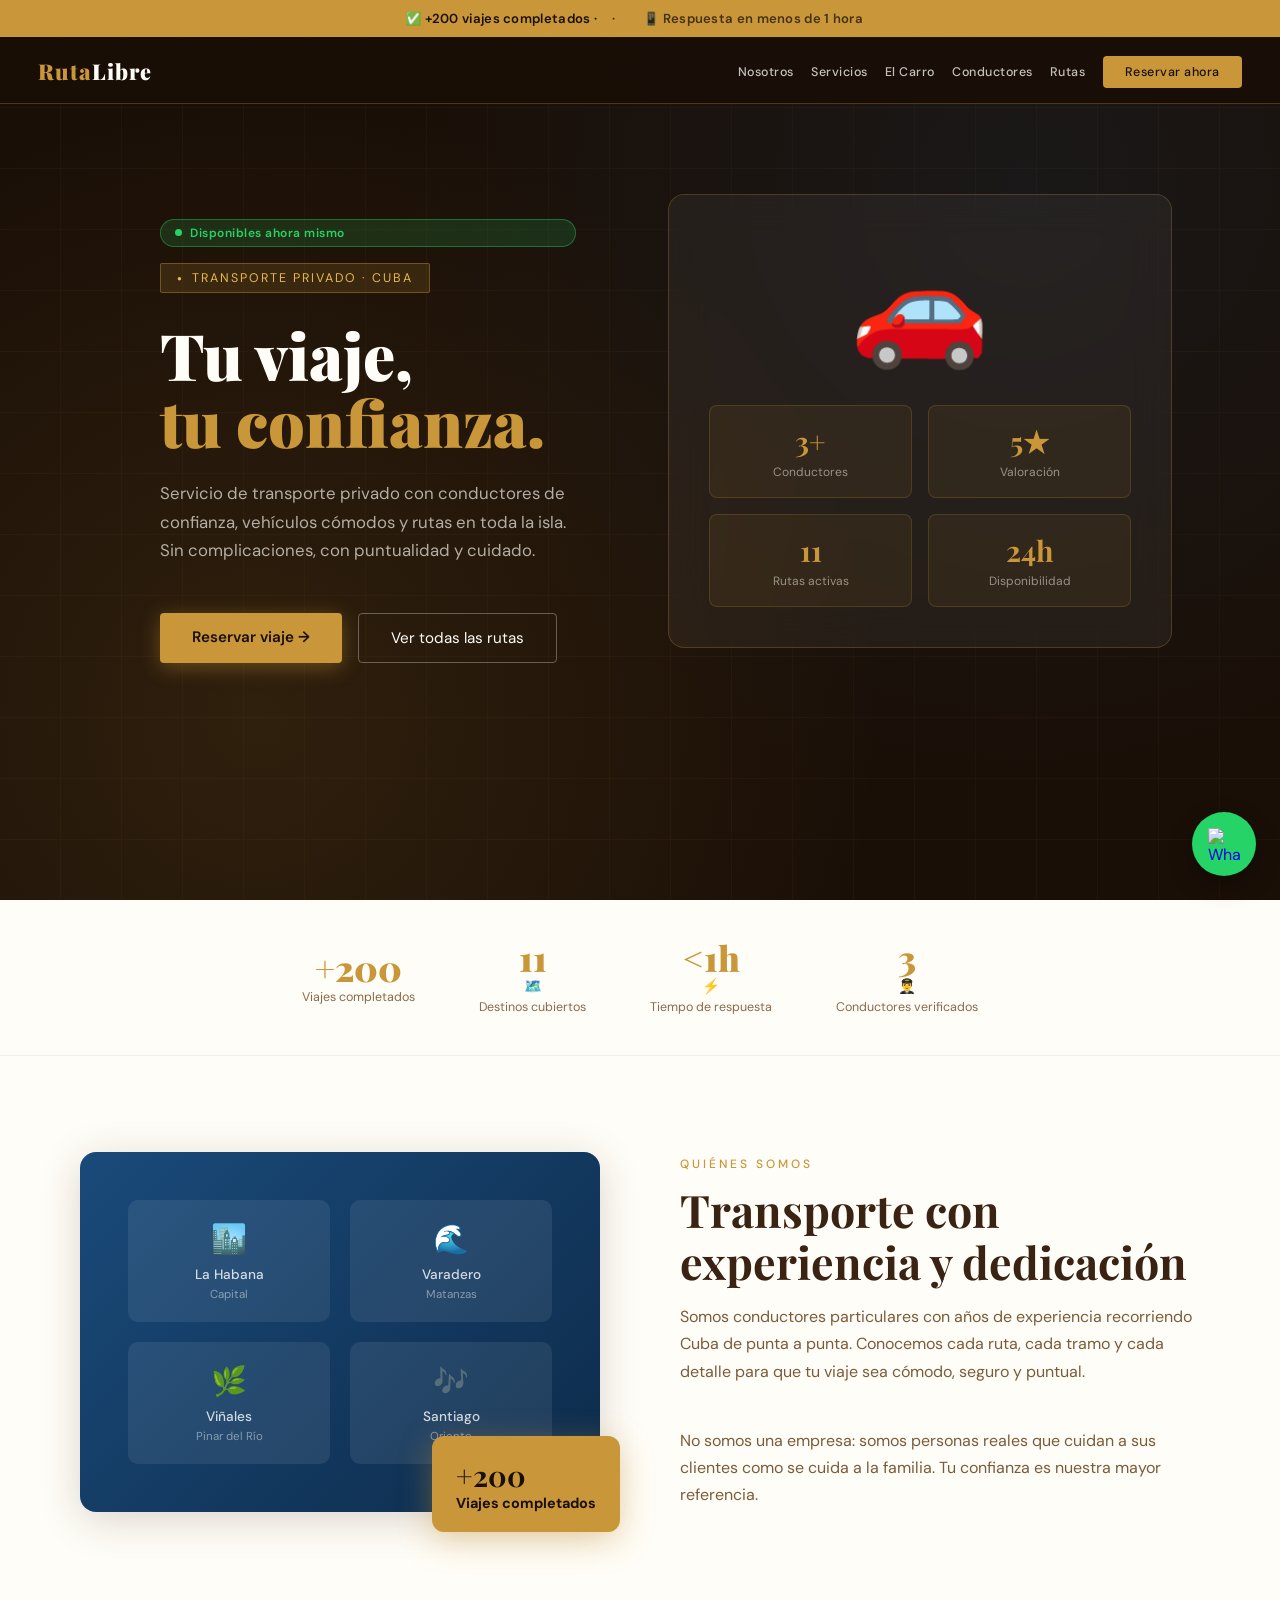
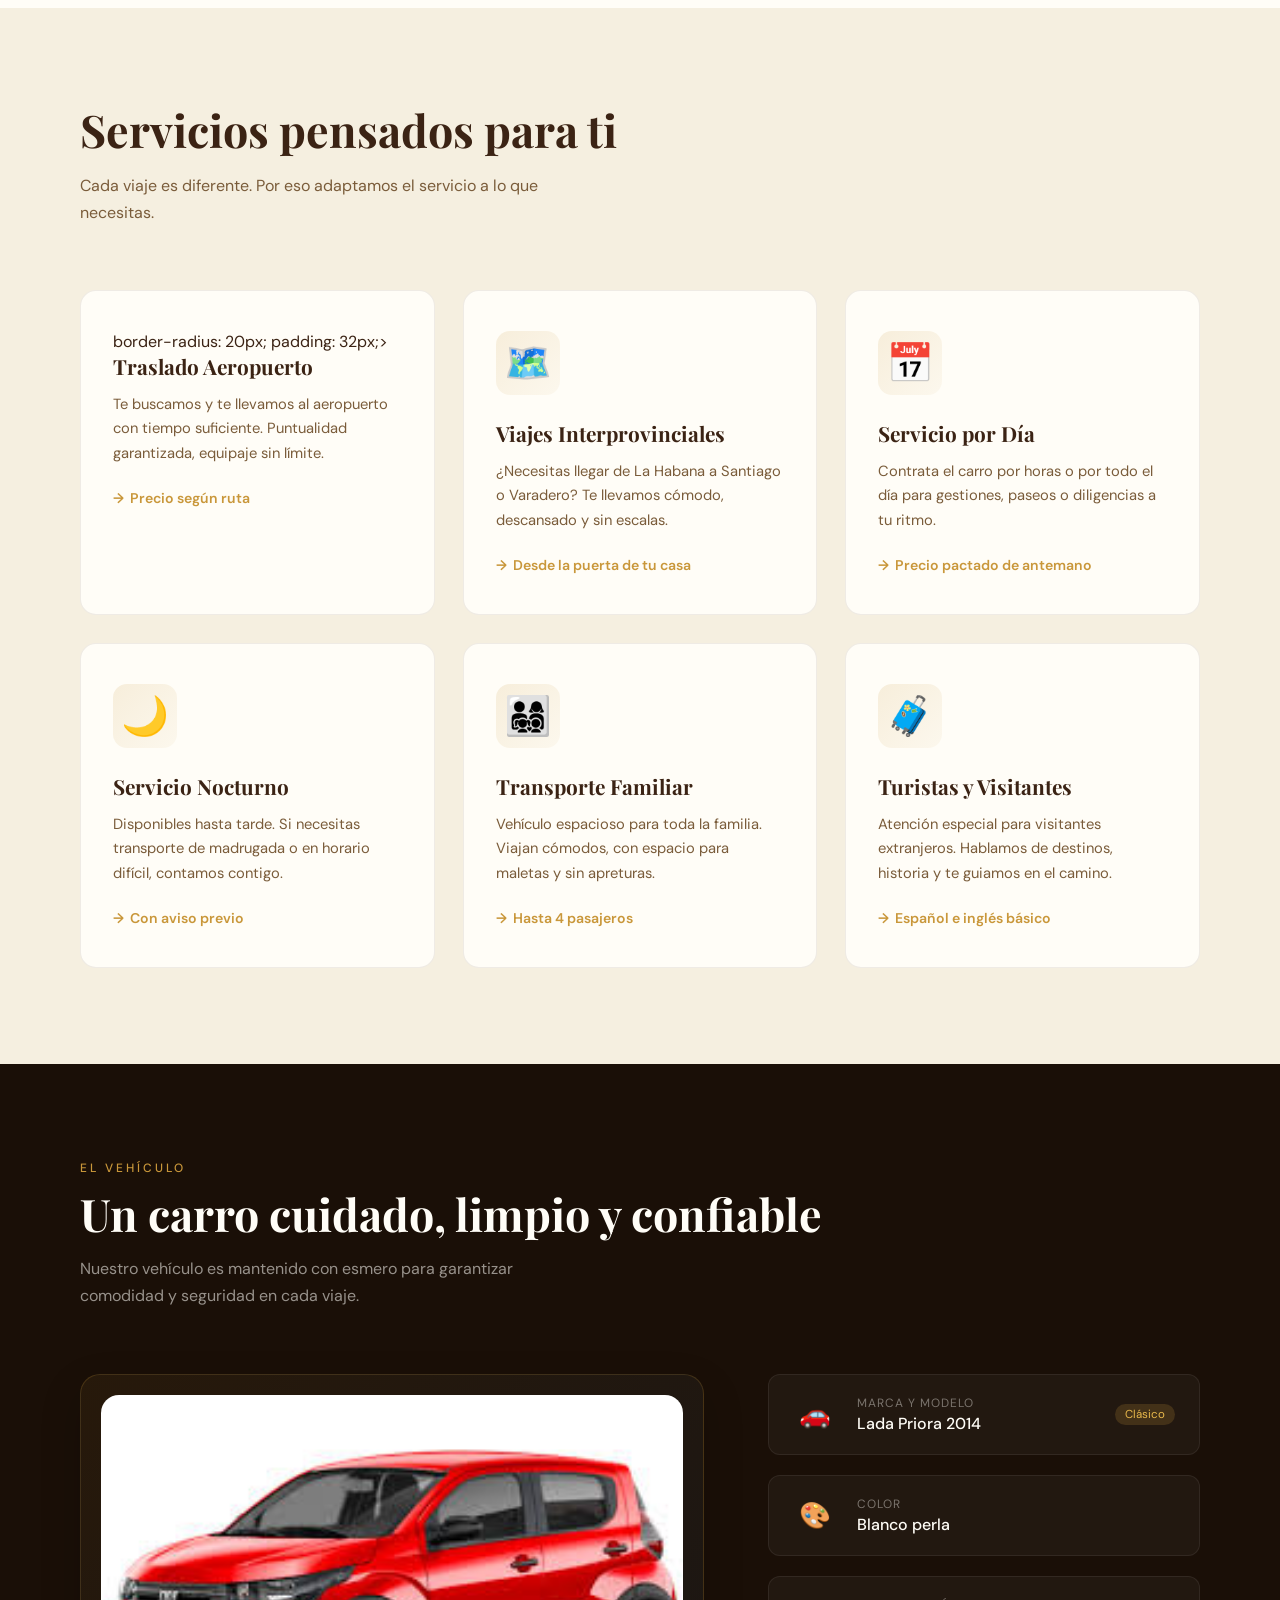
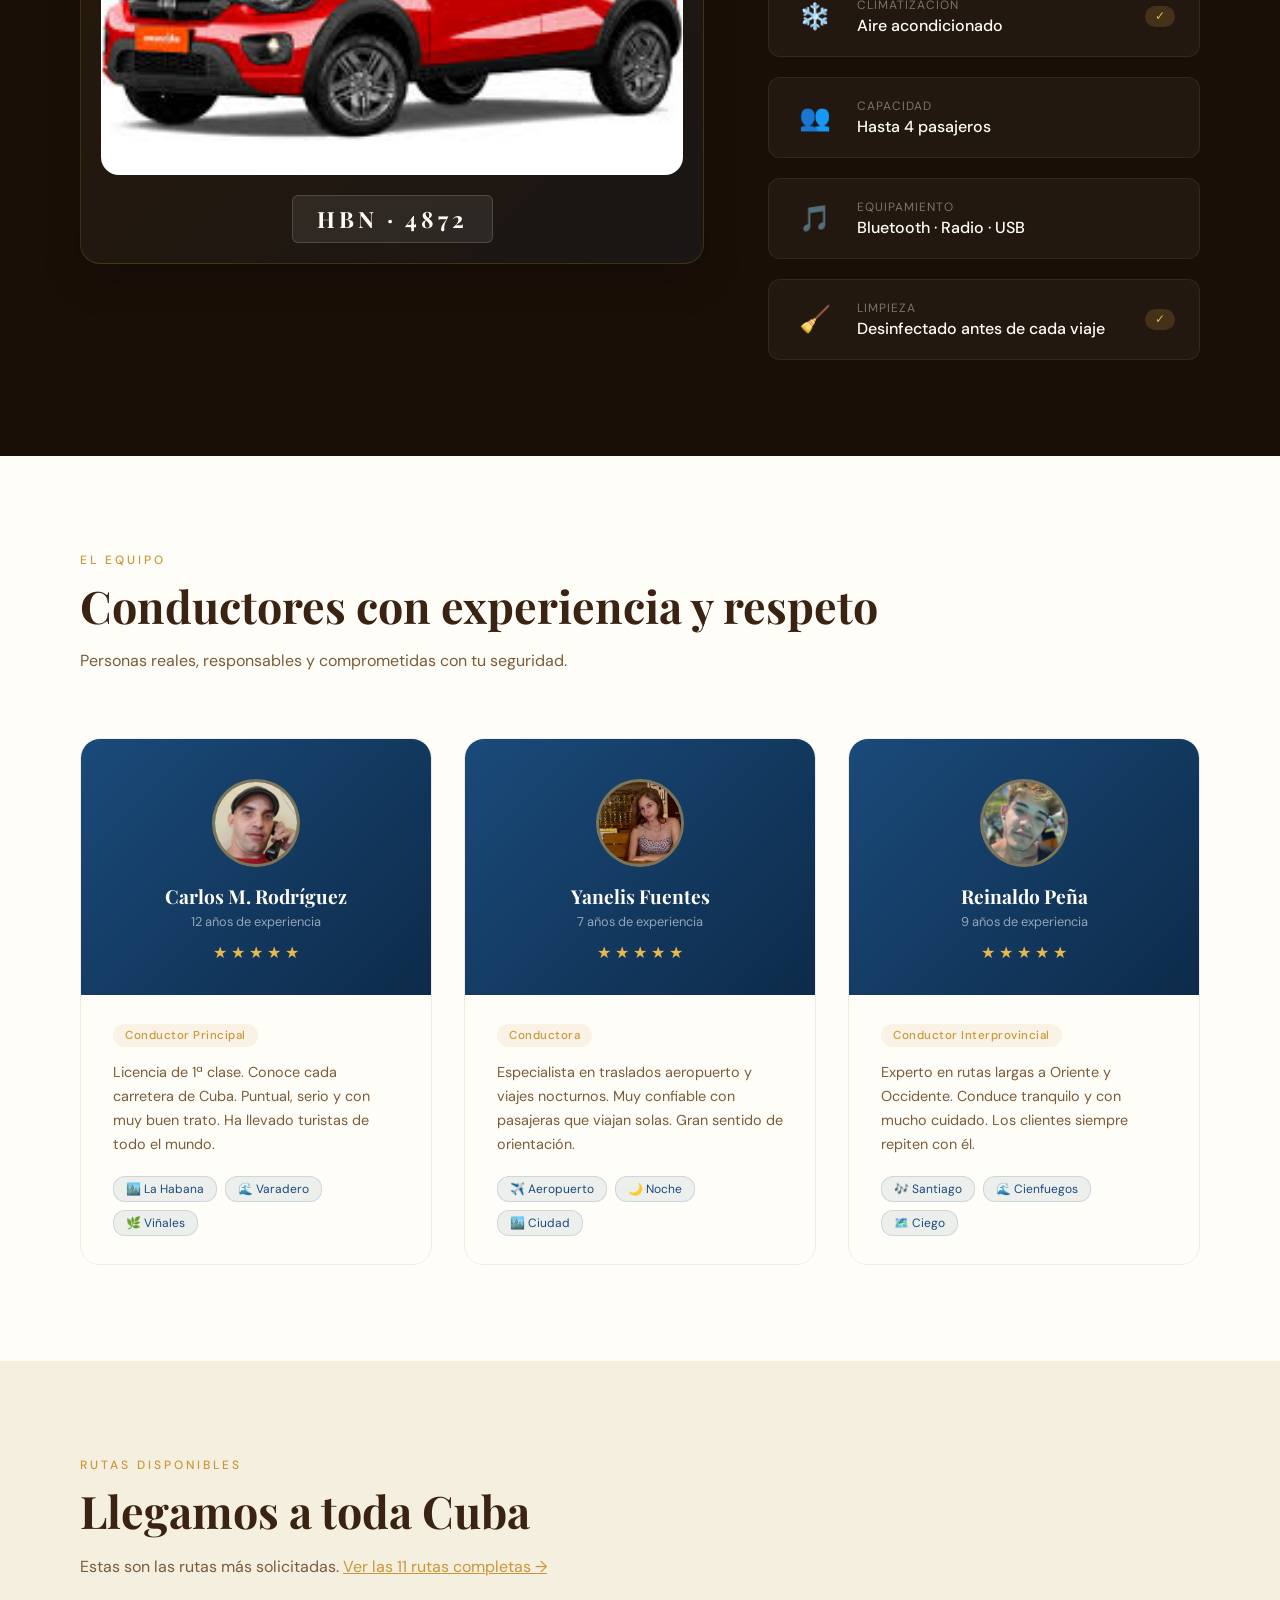
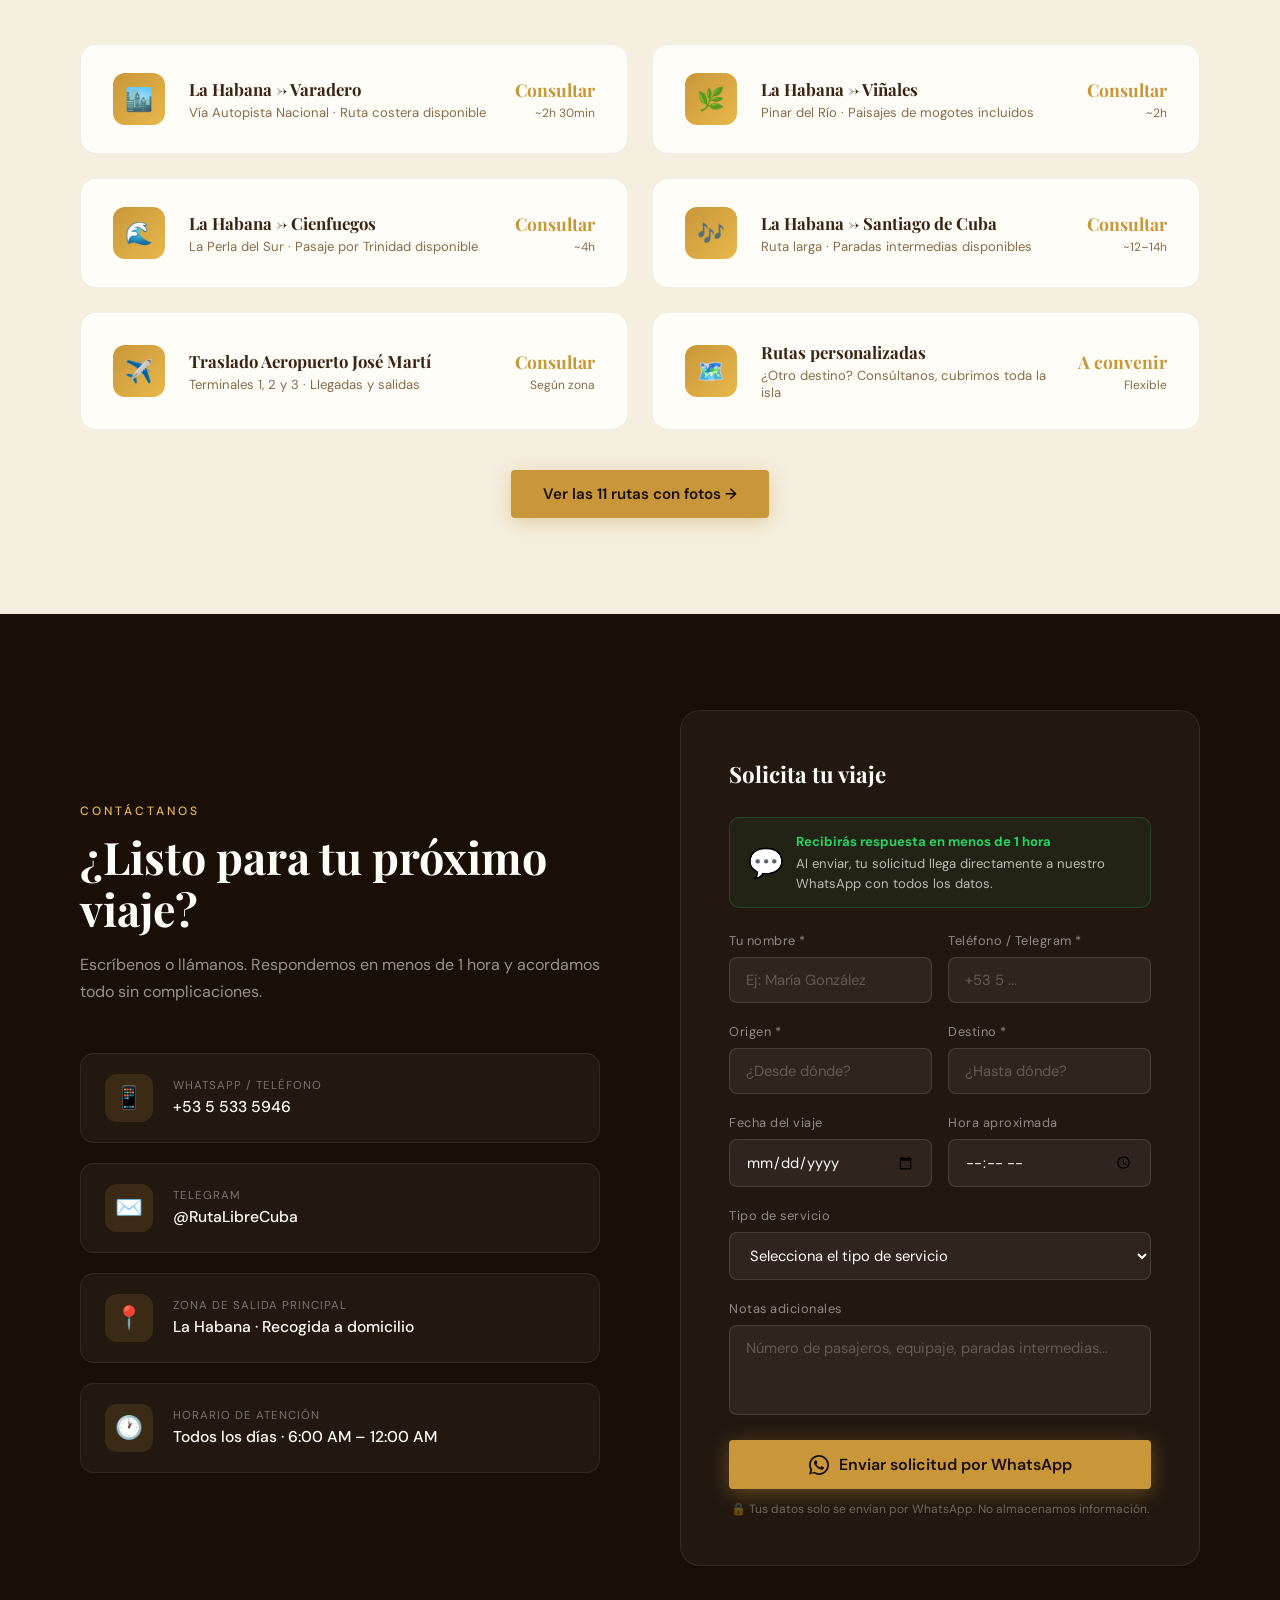
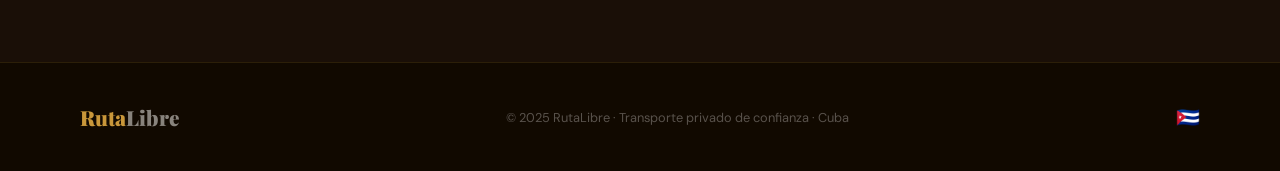
==== commit f2838c78: "Update modified files" ====
--- a/index.html
+++ b/index.html
@@ -1,173 +1,136 @@
-﻿<!DOCTYPE html>
+<!DOCTYPE html>
 <html lang="es">
 <head>
+  <!-- Google tag (gtag.js) -->
+<script async src="https://www.googletagmanager.com/gtag/js?id=G-T40NMLRCGF"></script>
+<script>
+  window.dataLayer = window.dataLayer || [];
+  function gtag(){dataLayer.push(arguments);}
+  gtag('js', new Date());
+
+  gtag('config', 'G-T40NMLRCGF');
+</script>
   <meta charset="UTF-8" />
   <meta name="viewport" content="width=device-width, initial-scale=1.0" />
+
+  <!-- ═══════════════════════════════════════════════
+       SEO PRIMARIO
+  ════════════════════════════════════════════════ -->
   <title>RutaLibre — Transporte Privado en Cuba | Traslados Puerta a Puerta</title>
-  <meta name="description" content="Transporte privado de confianza en Cuba. Traslados aeropuerto, viajes interprovinciales a Varadero, Viñales, Trinidad, Santiago y más." />
-  <meta name="robots" content="index, follow, max-image-preview:large" />
+  <meta name="description" content="Transporte privado de confianza en Cuba. Traslados aeropuerto, viajes interprovinciales a Varadero, Viñales, Trinidad, Santiago y más. Conductores con experiencia. Reserva por WhatsApp." />
+  <meta name="keywords" content="transporte privado Cuba, taxi Cuba, traslado aeropuerto La Habana, viaje Varadero, transporte Viñales Trinidad, taxista Cuba, auto particular Cuba, transporte turista Cuba" />
+  <meta name="robots" content="index, follow" />
   <meta name="author" content="RutaLibre Cuba" />
-  <meta name="theme-color" content="#1A0F07" />
-  <link rel="canonical" href="https://pepilloagricola.github.io/rutalibre/" />
-
+  <link rel="canonical" href="https://www.rutalibre.cu/" />
+
+  <!-- ═══════════════════════════════════════════════
+       OPEN GRAPH (Facebook, WhatsApp preview)
+  ════════════════════════════════════════════════ -->
   <meta property="og:type" content="website" />
   <meta property="og:title" content="RutaLibre — Transporte Privado de Confianza en Cuba" />
-  <meta property="og:description" content="Conductores verificados. Puerta a puerta. Varadero, Viñales, Trinidad, Santiago y más." />
-  <meta property="og:url" content="https://pepilloagricola.github.io/rutalibre/" />
-  <meta property="og:image" content="https://pepilloagricola.github.io/rutalibre/assets/taxy.jpg" />
-  <meta property="og:image:secure_url" content="https://pepilloagricola.github.io/rutalibre/assets/taxy.jpg" />
-  <meta property="og:image:type" content="image/jpeg" />
-  <meta property="og:image:width" content="525" />
-  <meta property="og:image:height" content="328" />
-  <meta property="og:image:alt" content="Vehículo de RutaLibre para transporte privado en Cuba" />
+  <meta property="og:description" content="Conductores verificados. Puerta a puerta. Varadero, Viñales, Trinidad, Santiago y más. Reserva ahora por WhatsApp." />
+  <meta property="og:url" content="https://www.rutalibre.cu/" />
+  <meta property="og:image" content="https://www.rutalibre.cu/assets/og-image.jpg" />
   <meta property="og:locale" content="es_CU" />
   <meta property="og:site_name" content="RutaLibre Cuba" />
 
+  <!-- ═══════════════════════════════════════════════
+       TWITTER CARD
+  ════════════════════════════════════════════════ -->
   <meta name="twitter:card" content="summary_large_image" />
-  <meta name="twitter:title" content="RutaLibre — Transporte Privado de Confianza en Cuba" />
-  <meta name="twitter:description" content="Conductores verificados. Puerta a puerta. Varadero, Viñales, Trinidad, Santiago y más." />
-  <meta name="twitter:image" content="https://pepilloagricola.github.io/rutalibre/assets/taxy.jpg" />
-  <meta name="twitter:image:alt" content="Vehículo de RutaLibre para transporte privado en Cuba" />
-
+  <meta name="twitter:title" content="RutaLibre — Transporte Privado en Cuba" />
+  <meta name="twitter:description" content="Viaja seguro por Cuba con conductores de confianza. Reserva en minutos por WhatsApp." />
+  <meta name="twitter:image" content="https://www.rutalibre.cu/assets/og-image.jpg" />
+
+  <!-- ═══════════════════════════════════════════════
+       SCHEMA.ORG — Negocio local + Servicio
+  ════════════════════════════════════════════════ -->
   <script type="application/ld+json">
   {
     "@context": "https://schema.org",
-    "@graph": [
+    "@type": "TransportationService",
+    "name": "RutaLibre",
+    "description": "Servicio de transporte privado en Cuba. Traslados aeropuerto, viajes interprovinciales y turísticos.",
+    "url": "https://www.rutalibre.cu",
+    "telephone": "+5355335946",
+    "areaServed": {
+      "@type": "Country",
+      "name": "Cuba"
+    },
+    "serviceType": "Transporte privado puerta a puerta",
+    "aggregateRating": {
+      "@type": "AggregateRating",
+      "ratingValue": "5",
+      "reviewCount": "47"
+    },
+    "contactPoint": {
+      "@type": "ContactPoint",
+      "telephone": "+5355335946",
+      "contactType": "reservations",
+      "availableLanguage": ["Spanish", "English"]
+    }
+  }
+  </script>
+
+  <!-- ═══════════════════════════════════════════════
+       SCHEMA.ORG — FAQ (ayuda al ranking en Google)
+  ════════════════════════════════════════════════ -->
+  <script type="application/ld+json">
+  {
+    "@context": "https://schema.org",
+    "@type": "FAQPage",
+    "mainEntity": [
       {
-        "@type": "LocalBusiness",
-        "@id": "https://pepilloagricola.github.io/rutalibre/#business",
-        "name": "RutaLibre",
-        "url": "https://pepilloagricola.github.io/rutalibre/",
-        "image": "https://pepilloagricola.github.io/rutalibre/assets/taxy.jpg",
-        "description": "Servicio de transporte privado puerta a puerta en Cuba con traslados al aeropuerto y viajes interprovinciales.",
-        "telephone": "+5355335946",
-        "priceRange": "$$",
-        "address": {
-          "@type": "PostalAddress",
-          "addressLocality": "La Habana",
-          "addressCountry": "CU"
-        },
-        "areaServed": {
-          "@type": "Country",
-          "name": "Cuba"
-        },
-        "openingHoursSpecification": {
-          "@type": "OpeningHoursSpecification",
-          "dayOfWeek": ["Monday", "Tuesday", "Wednesday", "Thursday", "Friday", "Saturday", "Sunday"],
-          "opens": "06:00",
-          "closes": "23:59"
-        },
-        "contactPoint": {
-          "@type": "ContactPoint",
-          "telephone": "+5355335946",
-          "contactType": "reservations",
-          "availableLanguage": ["Spanish", "English", "French"]
-        },
-        "makesOffer": [
-          { "@type": "Offer", "itemOffered": { "@type": "Service", "name": "Traslado aeropuerto José Martí" } },
-          { "@type": "Offer", "itemOffered": { "@type": "Service", "name": "Viajes interprovinciales en Cuba" } },
-          { "@type": "Offer", "itemOffered": { "@type": "Service", "name": "Transporte privado por día" } }
-        ]
+        "@type": "Question",
+        "name": "¿Cómo reservo un transporte privado en Cuba?",
+        "acceptedAnswer": {
+          "@type": "Answer",
+          "text": "Puedes reservar fácilmente por WhatsApp al +53 5 533 5946 o completando el formulario en nuestra web. Respondemos en menos de 1 hora."
+        }
       },
       {
-        "@type": "BreadcrumbList",
-        "@id": "https://pepilloagricola.github.io/rutalibre/#breadcrumbs",
-        "itemListElement": [
-          {
-            "@type": "ListItem",
-            "position": 1,
-            "name": "Inicio",
-            "item": "https://pepilloagricola.github.io/rutalibre/"
-          }
-        ]
+        "@type": "Question",
+        "name": "¿Cuánto cuesta el traslado aeropuerto en La Habana?",
+        "acceptedAnswer": {
+          "@type": "Answer",
+          "text": "El precio varía según la zona de destino dentro de La Habana. Escríbenos por WhatsApp con tu dirección y te damos precio exacto al instante."
+        }
       },
       {
-        "@type": "FAQPage",
-        "@id": "https://pepilloagricola.github.io/rutalibre/#faq",
-        "mainEntity": [
-          {
-            "@type": "Question",
-            "name": "¿Con cuánto tiempo debo reservar?",
-            "acceptedAnswer": {
-              "@type": "Answer",
-              "text": "Recomendamos reservar con al menos 24 horas de antelación para rutas largas. Para traslados dentro de La Habana o aeropuerto, puedes escribirnos y confirmamos disponibilidad por WhatsApp."
-            }
-          },
-          {
-            "@type": "Question",
-            "name": "¿Recogen en el aeropuerto José Martí?",
-            "acceptedAnswer": {
-              "@type": "Answer",
-              "text": "Sí. Cubrimos llegadas y salidas en las terminales 1, 2 y 3 del aeropuerto José Martí. Coordinamos el punto de recogida por WhatsApp."
-            }
-          },
-          {
-            "@type": "Question",
-            "name": "¿El precio se acuerda antes del viaje?",
-            "acceptedAnswer": {
-              "@type": "Answer",
-              "text": "Sí. Antes de confirmar, te indicamos disponibilidad, precio y condiciones del viaje para que todo quede claro."
-            }
-          },
-          {
-            "@type": "Question",
-            "name": "¿Puedo viajar con maletas?",
-            "acceptedAnswer": {
-              "@type": "Answer",
-              "text": "Sí. Solo necesitamos saber cuántos pasajeros viajan y cuántas maletas llevan para organizar bien el espacio."
-            }
-          },
-          {
-            "@type": "Question",
-            "name": "¿Atienden turistas extranjeros?",
-            "acceptedAnswer": {
-              "@type": "Answer",
-              "text": "Sí. Atendemos viajeros nacionales y extranjeros, y podemos responder en español, inglés o francés."
-            }
-          },
-          {
-            "@type": "Question",
-            "name": "¿Hacen rutas personalizadas?",
-            "acceptedAnswer": {
-              "@type": "Answer",
-              "text": "Sí. Si tu destino no aparece en la lista, escríbenos origen, destino y fecha para revisar la ruta."
-            }
-          }
-        ]
+        "@type": "Question",
+        "name": "¿Viajan desde La Habana a Varadero?",
+        "acceptedAnswer": {
+          "@type": "Answer",
+          "text": "Sí, cubrimos la ruta La Habana–Varadero diariamente. El trayecto dura aproximadamente 2h 30min por la Autopista Nacional. Reserva con al menos 2 horas de antelación."
+        }
       }
     ]
   }
   </script>
-  
-  <link rel="preconnect" href="https://fonts.googleapis.com">
-  <link rel="preconnect" href="https://fonts.gstatic.com" crossorigin>
-  <link rel="preload" as="image" href="assets/taxy.jpg">
+
   <link href="https://fonts.googleapis.com/css2?family=Playfair+Display:wght@700;900&family=DM+Sans:wght@300;400;500&display=swap" rel="stylesheet" />
   <link rel="stylesheet" href="css/styles.css">
-  <link rel="stylesheet" href="css/mobile.css">
 </head>
 <body>
-  <a href="#inicio" class="skip-link" data-i18n="skip_content">Saltar al contenido</a>
 
   <!-- BARRA DE CONFIANZA -->
   <div class="trust-bar">
-    <span data-i18n="trust_bar">✅ +200 viajes completados · 📱 Respuesta en menos de 1 hora</span>
+    ✅ +200 viajes completados · 
+    <span class="trust-hide">·</span>
+    <span class="trust-hide">📱 Respuesta en menos de 1 hora</span>
   </div>
 
   <!-- NAV -->
   <nav>
     <div class="nav-logo">Ruta<span>Libre</span></div>
     <ul>
-      <li><a href="#nosotros"     data-i18n="nav_nosotros">Nosotros</a></li>
-      <li><a href="#servicios"    data-i18n="nav_servicios">Servicios</a></li>
-      <li><a href="#como-funciona" data-i18n="nav_como_funciona">Cómo funciona</a></li>
-      <li><a href="#carro"        data-i18n="nav_carro">El Carro</a></li>
-      <li><a href="#conductores"  data-i18n="nav_conductores">Conductores</a></li>
-      <li><a href="rutas.html"    data-i18n="nav_rutas">Rutas</a></li>
-      <li><a href="#preguntas"    data-i18n="nav_preguntas">Preguntas</a></li>
-      <li><a href="#travelForm" class="nav-cta" data-i18n="nav_reservar">Reservar ahora</a></li>
+      <li><a href="#nosotros">Nosotros</a></li>
+      <li><a href="#servicios">Servicios</a></li>
+      <li><a href="#carro">El Carro</a></li>
+      <li><a href="#conductores">Conductores</a></li>
+      <li><a href="rutas.html">Rutas</a></li>
+      <li><a href="#contacto" class="nav-cta">Reservar ahora</a></li>
     </ul>
-    <!-- El selector de idioma se inserta aquí por JS -->
   </nav>
 
   <!-- HERO -->
@@ -177,20 +140,17 @@
     <div class="hero-left">
       <div class="live-badge">
         <span class="live-dot"></span>
-        <span data-i18n="hero_live">Disponibles ahora mismo</span>
-      </div>
-      <div class="hero-badge" data-i18n="hero_badge">Transporte Privado · Cuba</div>
-      <h1>
-        <span data-i18n="hero_h1_line1">Tu viaje,</span>
-        <em data-i18n="hero_h1_em">tu confianza.</em>
-      </h1>
-      <p class="hero-desc" data-i18n="hero_desc">
+        Disponibles ahora mismo
+      </div>
+      <div class="hero-badge">Transporte Privado · Cuba</div>
+      <h1>Tu viaje, <em>tu confianza.</em></h1>
+      <p class="hero-desc">
         Servicio de transporte privado con conductores de confianza, vehículos cómodos
         y rutas en toda la isla. Sin complicaciones, con puntualidad y cuidado.
       </p>
       <div class="hero-btns">
-        <a href="#travelForm" class="btn-primary" data-i18n="hero_btn_primary">Reservar viaje →</a>
-        <a href="rutas.html" class="btn-outline" data-i18n="hero_btn_outline">Ver todas las rutas</a>
+        <a href="#contacto" class="btn-primary">Reservar viaje →</a>
+        <a href="rutas.html" class="btn-outline">Ver todas las rutas</a>
       </div>
     </div>
     <div class="hero-right">
@@ -200,19 +160,19 @@
           <div class="car-card-stats">
             <div class="stat">
               <span class="stat-num">3+</span>
-              <span class="stat-label" data-i18n="stat_conductores">Conductores</span>
+              <span class="stat-label">Conductores</span>
             </div>
             <div class="stat">
               <span class="stat-num">5★</span>
-              <span class="stat-label" data-i18n="stat_rating">Valoración</span>
+              <span class="stat-label">Valoración</span>
             </div>
             <div class="stat">
-              <span class="stat-num">12</span>
-              <span class="stat-label" data-i18n="stat_rutas">Rutas activas</span>
+              <span class="stat-num">11</span>
+              <span class="stat-label">Rutas activas</span>
             </div>
             <div class="stat">
               <span class="stat-num">24h</span>
-              <span class="stat-label" data-i18n="stat_disponible">Disponibilidad</span>
+              <span class="stat-label">Disponibilidad</span>
             </div>
           </div>
         </div>
@@ -224,22 +184,22 @@
   <div class="reviews-strip">
     <div class="review-item">
       <div class="review-num">+200</div>
-      <div class="review-label" data-i18n="review_viajes">Viajes completados</div>
+      <div class="review-label">Viajes completados</div>
     </div>
     <div class="review-item">
-      <div class="review-num">12</div>
+      <div class="review-num">11</div>
       <div class="review-stars">🗺️</div>
-      <div class="review-label" data-i18n="review_destinos">Destinos cubiertos</div>
+      <div class="review-label">Destinos cubiertos</div>
     </div>
     <div class="review-item">
       <div class="review-num">&lt;1h</div>
       <div class="review-stars">⚡</div>
-      <div class="review-label" data-i18n="review_respuesta">Tiempo de respuesta</div>
+      <div class="review-label">Tiempo de respuesta</div>
     </div>
     <div class="review-item">
       <div class="review-num">3</div>
       <div class="review-stars">👨‍✈️</div>
-      <div class="review-label" data-i18n="review_conductores">Conductores verificados</div>
+      <div class="review-label">Conductores verificados</div>
     </div>
   </div>
 
@@ -270,18 +230,18 @@
       </div>
       <div class="about-badge-float">
         <span>+200</span>
-        <span data-i18n="badge_viajes">Viajes completados</span>
+        Viajes completados
       </div>
     </div>
     <div class="fade-in">
-      <div class="section-tag" data-i18n="section_nosotros_tag">Quiénes somos</div>
-      <h2 class="section-title" data-i18n="section_nosotros_title">Transporte con experiencia y dedicación</h2>
-      <p class="section-sub" data-i18n="section_nosotros_p1">
+      <div class="section-tag">Quiénes somos</div>
+      <h2 class="section-title">Transporte con experiencia y dedicación</h2>
+      <p class="section-sub">
         Somos conductores particulares con años de experiencia recorriendo Cuba de punta a punta.
         Conocemos cada ruta, cada tramo y cada detalle para que tu viaje sea cómodo, seguro y puntual.
       </p>
       <br /><br />
-      <p class="section-sub" data-i18n="section_nosotros_p2">
+      <p class="section-sub">
         No somos una empresa: somos personas reales que cuidan a sus clientes como se cuida a la familia.
         Tu confianza es nuestra mayor referencia.
       </p>
@@ -291,136 +251,104 @@
   <!-- SERVICIOS -->
   <section id="servicios">
     <div class="section-header fade-in">
-      <h2 class="section-title" data-i18n="section_servicios_title">Servicios pensados para ti</h2>
-      <p class="section-sub" data-i18n="section_servicios_sub">Cada viaje es diferente. Por eso adaptamos el servicio a lo que necesitas.</p>
+      <h2 class="section-title">Servicios pensados para ti</h2>
+      <p class="section-sub">Cada viaje es diferente. Por eso adaptamos el servicio a lo que necesitas.</p>
     </div>
     <div class="services-grid">
       <div class="service-card fade-in">
-        <div class="service-icon">✈️</div>
-        <h3 data-i18n="serv1_title">Traslado Aeropuerto</h3>
-        <p data-i18n="serv1_desc">Te buscamos y te llevamos al aeropuerto con tiempo suficiente. Puntualidad garantizada, equipaje sin límite.</p>
-        <div class="service-price" data-i18n="serv1_price">Precio según ruta</div>
+      border-radius: 20px; padding: 32px;>
+        <h3>Traslado Aeropuerto</h3>
+        <p>Te buscamos y te llevamos al aeropuerto con tiempo suficiente. Puntualidad garantizada, equipaje sin límite.</p>
+        <div class="service-price">Precio según ruta</div>
       </div>
       <div class="service-card fade-in">
         <div class="service-icon">🗺️</div>
-        <h3 data-i18n="serv2_title">Viajes Interprovinciales</h3>
-        <p data-i18n="serv2_desc">¿Necesitas llegar de La Habana a Santiago o Varadero? Te llevamos cómodo, descansado y sin escalas.</p>
-        <div class="service-price" data-i18n="serv2_price">Desde la puerta de tu casa</div>
+        <h3>Viajes Interprovinciales</h3>
+        <p>¿Necesitas llegar de La Habana a Santiago o Varadero? Te llevamos cómodo, descansado y sin escalas.</p>
+        <div class="service-price">Desde la puerta de tu casa</div>
       </div>
       <div class="service-card fade-in">
         <div class="service-icon">📅</div>
-        <h3 data-i18n="serv3_title">Servicio por Día</h3>
-        <p data-i18n="serv3_desc">Contrata el carro por horas o por todo el día para gestiones, paseos o diligencias a tu ritmo.</p>
-        <div class="service-price" data-i18n="serv3_price">Precio pactado de antemano</div>
+        <h3>Servicio por Día</h3>
+        <p>Contrata el carro por horas o por todo el día para gestiones, paseos o diligencias a tu ritmo.</p>
+        <div class="service-price">Precio pactado de antemano</div>
       </div>
       <div class="service-card fade-in">
         <div class="service-icon">🌙</div>
-        <h3 data-i18n="serv4_title">Servicio Nocturno</h3>
-        <p data-i18n="serv4_desc">Disponibles hasta tarde. Si necesitas transporte de madrugada o en horario difícil, contamos contigo.</p>
-        <div class="service-price" data-i18n="serv4_price">Con aviso previo</div>
+        <h3>Servicio Nocturno</h3>
+        <p>Disponibles hasta tarde. Si necesitas transporte de madrugada o en horario difícil, contamos contigo.</p>
+        <div class="service-price">Con aviso previo</div>
       </div>
       <div class="service-card fade-in">
         <div class="service-icon">👨‍👩‍👧‍👦</div>
-        <h3 data-i18n="serv5_title">Transporte Familiar</h3>
-        <p data-i18n="serv5_desc">Vehículo espacioso para toda la familia. Viajan cómodos, con espacio para maletas y sin apreturas.</p>
-        <div class="service-price" data-i18n="serv5_price">Hasta 4 pasajeros</div>
+        <h3>Transporte Familiar</h3>
+        <p>Vehículo espacioso para toda la familia. Viajan cómodos, con espacio para maletas y sin apreturas.</p>
+        <div class="service-price">Hasta 4 pasajeros</div>
       </div>
       <div class="service-card fade-in">
         <div class="service-icon">🧳</div>
-        <h3 data-i18n="serv6_title">Turistas y Visitantes</h3>
-        <p data-i18n="serv6_desc">Atención especial para visitantes extranjeros. Hablamos de destinos, historia y te guiamos en el camino.</p>
-        <div class="service-price" data-i18n="serv6_price">Español e inglés básico</div>
-      </div>
-    </div>
-  </section>
-
-  <!-- CÓMO FUNCIONA -->
-  <section id="como-funciona" class="how-section">
-    <div class="section-header fade-in">
-      <div class="section-tag" data-i18n="section_how_tag">Cómo funciona</div>
-      <h2 class="section-title" data-i18n="section_how_title">Reservar tu viaje es simple</h2>
-      <p class="section-sub" data-i18n="section_how_sub">Coordinamos todo por WhatsApp para que sepas quién te recoge, cuándo llega y cuánto cuesta antes de salir.</p>
-    </div>
-    <div class="steps-grid">
-      <div class="step-card fade-in">
-        <div class="step-number">01</div>
-        <div class="step-icon">📍</div>
-        <h3 data-i18n="how_step1_title">Envías tu ruta</h3>
-        <p data-i18n="how_step1_desc">Dinos origen, destino, fecha, hora aproximada, pasajeros y maletas.</p>
-      </div>
-      <div class="step-card fade-in">
-        <div class="step-number">02</div>
-        <div class="step-icon">💬</div>
-        <h3 data-i18n="how_step2_title">Confirmamos detalles</h3>
-        <p data-i18n="how_step2_desc">Te respondemos por WhatsApp con disponibilidad, precio y punto exacto de recogida.</p>
-      </div>
-      <div class="step-card fade-in">
-        <div class="step-number">03</div>
-        <div class="step-icon">🚗</div>
-        <h3 data-i18n="how_step3_title">Viajamos puerta a puerta</h3>
-        <p data-i18n="how_step3_desc">Llegamos puntual, te ayudamos con el equipaje y hacemos el viaje sin paradas innecesarias.</p>
-      </div>
-    </div>
-    <div class="center-row how-cta-row fade-in">
-      <a href="#travelForm" class="btn-primary btn-inline" data-i18n="how_cta">Reservar mi viaje →</a>
+        <h3>Turistas y Visitantes</h3>
+        <p>Atención especial para visitantes extranjeros. Hablamos de destinos, historia y te guiamos en el camino.</p>
+        <div class="service-price">Español e inglés básico</div>
+      </div>
     </div>
   </section>
 
   <!-- EL CARRO -->
   <section id="carro">
     <div class="section-header fade-in">
-      <div class="section-tag" data-i18n="section_carro_tag">El Vehículo</div>
-      <h2 class="section-title" data-i18n="section_carro_title">Un carro cuidado, limpio y confiable</h2>
-      <p class="section-sub" data-i18n="section_carro_sub">Nuestro vehículo es mantenido con esmero para garantizar comodidad y seguridad en cada viaje.</p>
+      <div class="section-tag">El Vehículo</div>
+      <h2 class="section-title">Un carro cuidado, limpio y confiable</h2>
+      <p class="section-sub">Nuestro vehículo es mantenido con esmero para garantizar comodidad y seguridad en cada viaje.</p>
     </div>
     <div class="car-showcase">
       <div class="car-big-visual fade-in">
-        <img src="assets/taxy.jpg" alt="Vehículo de RutaLibre para transporte privado en Cuba" class="car-big-image" width="525" height="328" decoding="async" fetchpriority="high">
+        <img src="assets/taxy.jpg" alt="Vehículo de Ruta Libre" class="car-big-image">
         <div class="car-plate">HBN · 4872</div>
       </div>
       <div class="car-specs fade-in">
         <div class="spec-row">
           <div class="spec-icon">🚗</div>
           <div class="spec-info">
-            <div class="spec-label" data-i18n="spec_marca">Marca y Modelo</div>
+            <div class="spec-label">Marca y Modelo</div>
             <div class="spec-value">Lada Priora 2014</div>
           </div>
-          <span class="spec-badge" data-i18n="badge_clasico">Clásico</span>
+          <span class="spec-badge">Clásico</span>
         </div>
         <div class="spec-row">
           <div class="spec-icon">🎨</div>
           <div class="spec-info">
-            <div class="spec-label" data-i18n="spec_color">Color</div>
-            <div class="spec-value" data-i18n="spec_color_val">Blanco perla</div>
+            <div class="spec-label">Color</div>
+            <div class="spec-value">Blanco perla</div>
           </div>
         </div>
         <div class="spec-row">
           <div class="spec-icon">❄️</div>
           <div class="spec-info">
-            <div class="spec-label" data-i18n="spec_clima">Climatización</div>
-            <div class="spec-value" data-i18n="spec_clima_val">Aire acondicionado</div>
+            <div class="spec-label">Climatización</div>
+            <div class="spec-value">Aire acondicionado</div>
           </div>
           <span class="spec-badge">✓</span>
         </div>
         <div class="spec-row">
           <div class="spec-icon">👥</div>
           <div class="spec-info">
-            <div class="spec-label" data-i18n="spec_cap">Capacidad</div>
-            <div class="spec-value" data-i18n="spec_cap_val">Hasta 4 pasajeros</div>
+            <div class="spec-label">Capacidad</div>
+            <div class="spec-value">Hasta 4 pasajeros</div>
           </div>
         </div>
         <div class="spec-row">
           <div class="spec-icon">🎵</div>
           <div class="spec-info">
-            <div class="spec-label" data-i18n="spec_equip">Equipamiento</div>
+            <div class="spec-label">Equipamiento</div>
             <div class="spec-value">Bluetooth · Radio · USB</div>
           </div>
         </div>
         <div class="spec-row">
           <div class="spec-icon">🧹</div>
           <div class="spec-info">
-            <div class="spec-label" data-i18n="spec_limpieza">Limpieza</div>
-            <div class="spec-value" data-i18n="spec_limpieza_val">Desinfectado antes de cada viaje</div>
+            <div class="spec-label">Limpieza</div>
+            <div class="spec-value">Desinfectado antes de cada viaje</div>
           </div>
           <span class="spec-badge">✓</span>
         </div>
@@ -431,23 +359,23 @@
   <!-- CONDUCTORES -->
   <section id="conductores">
     <div class="section-header fade-in">
-      <div class="section-tag" data-i18n="section_cond_tag">El Equipo</div>
-      <h2 class="section-title" data-i18n="section_cond_title">Conductores con experiencia y respeto</h2>
-      <p class="section-sub" data-i18n="section_cond_sub">Personas reales, responsables y comprometidas con tu seguridad.</p>
+      <div class="section-tag">El Equipo</div>
+      <h2 class="section-title">Conductores con experiencia y respeto</h2>
+      <p class="section-sub">Personas reales, responsables y comprometidas con tu seguridad.</p>
     </div>
     <div class="drivers-grid">
       <div class="driver-card fade-in">
         <div class="driver-header">
-          <div class="driver-avatar"><img src="assets/conducto1.jpg" alt="Carlos M. Rodríguez, conductor de RutaLibre" width="720" height="720" loading="lazy" decoding="async"></div>
+          <div class="driver-avatar"><img src="assets/conducto1.jpg" alt="Carlos M. Rodríguez"></div>
           <div class="driver-name">Carlos M. Rodríguez</div>
-          <div class="driver-years" data-i18n="cond1_years">12 años de experiencia</div>
+          <div class="driver-years">12 años de experiencia</div>
           <div class="driver-stars">
             <span class="star">★</span><span class="star">★</span><span class="star">★</span><span class="star">★</span><span class="star">★</span>
           </div>
         </div>
         <div class="driver-body">
-          <div class="driver-tag" data-i18n="cond1_tag">Conductor Principal</div>
-          <p class="driver-bio" data-i18n="cond1_bio">Licencia de 1ª clase. Conoce cada carretera de Cuba. Puntual, serio y con muy buen trato. Ha llevado turistas de todo el mundo.</p>
+          <div class="driver-tag">Conductor Principal</div>
+          <p class="driver-bio">Licencia de 1ª clase. Conoce cada carretera de Cuba. Puntual, serio y con muy buen trato. Ha llevado turistas de todo el mundo.</p>
           <div class="driver-routes">
             <span class="route-tag">🏙️ La Habana</span>
             <span class="route-tag">🌊 Varadero</span>
@@ -457,16 +385,16 @@
       </div>
       <div class="driver-card fade-in">
         <div class="driver-header">
-          <div class="driver-avatar"><img src="assets/conductor2.jpg" alt="Yanelis Fuentes, conductora de RutaLibre" width="960" height="958" loading="lazy" decoding="async"></div>
+          <div class="driver-avatar"><img src="assets/conductor2.jpg" alt="Yanelis Fuentes"></div>
           <div class="driver-name">Yanelis Fuentes</div>
-          <div class="driver-years" data-i18n="cond2_years">7 años de experiencia</div>
+          <div class="driver-years">7 años de experiencia</div>
           <div class="driver-stars">
             <span class="star">★</span><span class="star">★</span><span class="star">★</span><span class="star">★</span><span class="star">★</span>
           </div>
         </div>
         <div class="driver-body">
-          <div class="driver-tag" data-i18n="cond2_tag">Conductora</div>
-          <p class="driver-bio" data-i18n="cond2_bio">Especialista en traslados aeropuerto y viajes nocturnos. Muy confiable con pasajeras que viajan solas. Gran sentido de orientación.</p>
+          <div class="driver-tag">Conductora</div>
+          <p class="driver-bio">Especialista en traslados aeropuerto y viajes nocturnos. Muy confiable con pasajeras que viajan solas. Gran sentido de orientación.</p>
           <div class="driver-routes">
             <span class="route-tag">✈️ Aeropuerto</span>
             <span class="route-tag">🌙 Noche</span>
@@ -476,16 +404,16 @@
       </div>
       <div class="driver-card fade-in">
         <div class="driver-header">
-          <div class="driver-avatar"><img src="assets/conductor3.jpg" alt="Reinaldo Peña, conductor interprovincial de RutaLibre" width="768" height="768" loading="lazy" decoding="async"></div>
+          <div class="driver-avatar"><img src="assets/conductor3.jpg" alt="Reinaldo Peña"></div>
           <div class="driver-name">Reinaldo Peña</div>
-          <div class="driver-years" data-i18n="cond3_years">9 años de experiencia</div>
+          <div class="driver-years">9 años de experiencia</div>
           <div class="driver-stars">
             <span class="star">★</span><span class="star">★</span><span class="star">★</span><span class="star">★</span><span class="star">★</span>
           </div>
         </div>
         <div class="driver-body">
-          <div class="driver-tag" data-i18n="cond3_tag">Conductor Interprovincial</div>
-          <p class="driver-bio" data-i18n="cond3_bio">Experto en rutas largas a Oriente y Occidente. Conduce tranquilo y con mucho cuidado. Los clientes siempre repiten con él.</p>
+          <div class="driver-tag">Conductor Interprovincial</div>
+          <p class="driver-bio">Experto en rutas largas a Oriente y Occidente. Conduce tranquilo y con mucho cuidado. Los clientes siempre repiten con él.</p>
           <div class="driver-routes">
             <span class="route-tag">🎶 Santiago</span>
             <span class="route-tag">🌊 Cienfuegos</span>
@@ -499,256 +427,201 @@
   <!-- RUTAS (preview) -->
   <section id="rutas">
     <div class="section-header fade-in">
-      <div class="section-tag" data-i18n="section_rutas_tag">Rutas Disponibles</div>
-      <h2 class="section-title" data-i18n="section_rutas_title">Llegamos a toda Cuba</h2>
-      <p class="section-sub">
-        <span data-i18n="section_rutas_sub">Estas son las rutas más solicitadas.</span>
-        <a href="rutas.html" class="text-gold" data-i18n="rutas_ver_todas">Ver las 12 rutas y traslados →</a>
-      </p>
+      <div class="section-tag">Rutas Disponibles</div>
+      <h2 class="section-title">Llegamos a toda Cuba</h2>
+      <p class="section-sub">Estas son las rutas más solicitadas. <a href="rutas.html" class="text-gold">Ver las 11 rutas completas →</a></p>
     </div>
     <div class="routes-list">
       <div class="route-card fade-in">
         <div class="route-dot">🏙️</div>
         <div class="route-info">
-          <h4 data-i18n="ruta1_name">La Habana → Varadero</h4>
-          <p data-i18n="ruta1_desc">Vía Autopista Nacional · Ruta costera disponible</p>
+          <h4>La Habana → Varadero</h4>
+          <p>Vía Autopista Nacional · Ruta costera disponible</p>
         </div>
         <div class="route-meta">
-          <div class="route-price" data-i18n="ruta_consultar">Consultar</div>
+          <div class="route-price">Consultar</div>
           <div class="route-time">~2h 30min</div>
         </div>
       </div>
       <div class="route-card fade-in">
         <div class="route-dot">🌿</div>
         <div class="route-info">
-          <h4 data-i18n="ruta2_name">La Habana → Viñales</h4>
-          <p data-i18n="ruta2_desc">Pinar del Río · Paisajes de mogotes incluidos</p>
+          <h4>La Habana → Viñales</h4>
+          <p>Pinar del Río · Paisajes de mogotes incluidos</p>
         </div>
         <div class="route-meta">
-          <div class="route-price" data-i18n="ruta_consultar">Consultar</div>
+          <div class="route-price">Consultar</div>
           <div class="route-time">~2h</div>
         </div>
       </div>
       <div class="route-card fade-in">
         <div class="route-dot">🌊</div>
         <div class="route-info">
-          <h4 data-i18n="ruta3_name">La Habana → Cienfuegos</h4>
-          <p data-i18n="ruta3_desc">La Perla del Sur · Pasaje por Trinidad disponible</p>
+          <h4>La Habana → Cienfuegos</h4>
+          <p>La Perla del Sur · Pasaje por Trinidad disponible</p>
         </div>
         <div class="route-meta">
-          <div class="route-price" data-i18n="ruta_consultar">Consultar</div>
+          <div class="route-price">Consultar</div>
           <div class="route-time">~4h</div>
         </div>
       </div>
       <div class="route-card fade-in">
         <div class="route-dot">🎶</div>
         <div class="route-info">
-          <h4 data-i18n="ruta4_name">La Habana → Santiago de Cuba</h4>
-          <p data-i18n="ruta4_desc">Ruta larga · Paradas intermedias disponibles</p>
+          <h4>La Habana → Santiago de Cuba</h4>
+          <p>Ruta larga · Paradas intermedias disponibles</p>
         </div>
         <div class="route-meta">
-          <div class="route-price" data-i18n="ruta_consultar">Consultar</div>
+          <div class="route-price">Consultar</div>
           <div class="route-time">~12–14h</div>
         </div>
       </div>
       <div class="route-card fade-in">
         <div class="route-dot">✈️</div>
         <div class="route-info">
-          <h4 data-i18n="ruta5_name">Traslado Aeropuerto José Martí</h4>
-          <p data-i18n="ruta5_desc">Terminales 1, 2 y 3 · Llegadas y salidas</p>
+          <h4>Traslado Aeropuerto José Martí</h4>
+          <p>Terminales 1, 2 y 3 · Llegadas y salidas</p>
         </div>
         <div class="route-meta">
-          <div class="route-price" data-i18n="ruta_consultar">Consultar</div>
-          <div class="route-time" data-i18n="ruta_flexible">Flexible</div>
+          <div class="route-price">Consultar</div>
+          <div class="route-time">Según zona</div>
         </div>
       </div>
       <div class="route-card fade-in">
         <div class="route-dot">🗺️</div>
         <div class="route-info">
-          <h4 data-i18n="ruta6_name">Rutas personalizadas</h4>
-          <p data-i18n="ruta6_desc">¿Otro destino? Consúltanos, cubrimos toda la isla</p>
+          <h4>Rutas personalizadas</h4>
+          <p>¿Otro destino? Consúltanos, cubrimos toda la isla</p>
         </div>
         <div class="route-meta">
-          <div class="route-price" data-i18n="ruta_convenir">A convenir</div>
-          <div class="route-time" data-i18n="ruta_flexible">Flexible</div>
+          <div class="route-price">A convenir</div>
+          <div class="route-time">Flexible</div>
         </div>
       </div>
     </div>
     <div class="center-row">
-      <a href="rutas.html" class="btn-primary btn-inline" data-i18n="rutas_btn_todas">Ver las 12 rutas y traslados con fotos →</a>
-    </div>
-  </section>
-
-  <!-- PREGUNTAS FRECUENTES -->
-  <section id="preguntas" class="faq-section">
-    <div class="section-header fade-in">
-      <div class="section-tag" data-i18n="section_faq_tag">Preguntas frecuentes</div>
-      <h2 class="section-title" data-i18n="section_faq_title">Dudas normales antes de reservar</h2>
-      <p class="section-sub" data-i18n="section_faq_sub">Aquí respondemos lo que casi todos preguntan antes de escribirnos.</p>
-    </div>
-    <div class="faq-list">
-      <details class="faq-item fade-in">
-        <summary data-i18n="faq1_q">¿Con cuánto tiempo debo reservar?</summary>
-        <p data-i18n="faq1_a">Lo ideal es reservar con 24 horas de antelación, especialmente para rutas largas. Si es para hoy, escríbenos igual y revisamos disponibilidad.</p>
-      </details>
-      <details class="faq-item fade-in">
-        <summary data-i18n="faq2_q">¿Recogen en el aeropuerto José Martí?</summary>
-        <p data-i18n="faq2_a">Sí. Cubrimos llegadas y salidas en las terminales 1, 2 y 3. Coordinamos por WhatsApp el punto exacto de encuentro.</p>
-      </details>
-      <details class="faq-item fade-in">
-        <summary data-i18n="faq3_q">¿El precio se acuerda antes del viaje?</summary>
-        <p data-i18n="faq3_a">Sí. Antes de confirmar te damos precio, disponibilidad y condiciones del viaje para que todo quede claro.</p>
-      </details>
-      <details class="faq-item fade-in">
-        <summary data-i18n="faq4_q">¿Puedo viajar con maletas?</summary>
-        <p data-i18n="faq4_a">Sí. Solo dinos cuántas personas viajan y cuántas maletas llevan para organizar bien el espacio.</p>
-      </details>
-      <details class="faq-item fade-in">
-        <summary data-i18n="faq5_q">¿Atienden turistas extranjeros?</summary>
-        <p data-i18n="faq5_a">Sí. Atendemos viajeros nacionales y extranjeros, y podemos comunicarnos en español, inglés o francés.</p>
-      </details>
-      <details class="faq-item fade-in">
-        <summary data-i18n="faq6_q">¿Hacen rutas personalizadas?</summary>
-        <p data-i18n="faq6_a">Sí. Si tu destino no aparece en la lista, escríbenos origen, destino y fecha para revisar la ruta.</p>
-      </details>
+      <a href="rutas.html" class="btn-primary btn-inline">Ver las 11 rutas con fotos →</a>
     </div>
   </section>
 
   <!-- CONTACTO -->
   <section id="contacto">
     <div class="fade-in">
-      <div class="section-tag section-tag--gold" data-i18n="section_contacto_tag">Contáctanos</div>
-      <h2 class="section-title" data-i18n="section_contacto_title">¿Listo para tu próximo viaje?</h2>
-      <p class="section-sub" data-i18n="section_contacto_sub">Escríbenos o llámanos. Respondemos en menos de 1 hora y acordamos todo sin complicaciones.</p>
+      <div class="section-tag section-tag--gold">Contáctanos</div>
+      <h2 class="section-title">¿Listo para tu próximo viaje?</h2>
+      <p class="section-sub">Escríbenos o llámanos. Respondemos en menos de 1 hora y acordamos todo sin complicaciones.</p>
       <div class="contact-methods">
         <div class="contact-item">
           <div class="contact-icon">📱</div>
           <div class="contact-text">
-            <div class="contact-label" data-i18n="contact_wa_label">WhatsApp / Teléfono</div>
+            <div class="contact-label">WhatsApp / Teléfono</div>
             <div class="contact-value">+53 5 533 5946</div>
           </div>
         </div>
         <div class="contact-item">
           <div class="contact-icon">✉️</div>
           <div class="contact-text">
-            <div class="contact-label" data-i18n="contact_tg_label">Telegram</div>
+            <div class="contact-label">Telegram</div>
             <div class="contact-value">@RutaLibreCuba</div>
           </div>
         </div>
         <div class="contact-item">
           <div class="contact-icon">📍</div>
           <div class="contact-text">
-            <div class="contact-label" data-i18n="contact_loc_label">Zona de salida principal</div>
-            <div class="contact-value" data-i18n="contact_loc_val">La Habana · Recogida a domicilio</div>
+            <div class="contact-label">Zona de salida principal</div>
+            <div class="contact-value">La Habana · Recogida a domicilio</div>
           </div>
         </div>
         <div class="contact-item">
           <div class="contact-icon">🕐</div>
           <div class="contact-text">
-            <div class="contact-label" data-i18n="contact_hrs_label">Horario de atención</div>
-            <div class="contact-value" data-i18n="contact_hrs_val">Todos los días · 6:00 AM – 12:00 AM</div>
-          </div>
-        </div>
-      </div>
-      <div class="contact-assurance">
-        <div class="assurance-item">
-          <span>✓</span>
-          <strong data-i18n="assurance_1">Precio acordado antes del viaje</strong>
-        </div>
-        <div class="assurance-item">
-          <span>✓</span>
-          <strong data-i18n="assurance_2">Recogida puerta a puerta</strong>
-        </div>
-        <div class="assurance-item">
-          <span>✓</span>
-          <strong data-i18n="assurance_3">Conductores verificados</strong>
-        </div>
-        <div class="assurance-item">
-          <span>✓</span>
-          <strong data-i18n="assurance_4">Confirmación por WhatsApp</strong>
-        </div>
-      </div>
-    </div>
-
-    <form id="travelForm" class="contact-form fade-in" novalidate>
-      <h3 data-i18n="form_title">Solicita tu viaje</h3>
+            <div class="contact-label">Horario de atención</div>
+            <div class="contact-value">Todos los días · 6:00 AM – 12:00 AM</div>
+          </div>
+        </div>
+      </div>
+    </div>
+
+    <!-- FORMULARIO CON ENVÍO A WHATSAPP -->
+    <div class="contact-form fade-in">
+      <h3>Solicita tu viaje</h3>
+
       <div class="form-trust">
         <div class="form-trust-icon">💬</div>
         <div class="form-trust-text">
-          <strong data-i18n="form_trust_strong">Recibirás respuesta en menos de 1 hora</strong>
-          <span data-i18n="form_trust_text">Al enviar, tu solicitud llega directamente a nuestro WhatsApp con todos los datos.</span>
-        </div>
-      </div>
+          <strong>Recibirás respuesta en menos de 1 hora</strong>
+          Al enviar, tu solicitud llega directamente a nuestro WhatsApp con todos los datos.
+        </div>
+      </div>
+
       <div class="form-row">
         <div class="form-group">
-          <label for="nombre" data-i18n="form_nombre_label">Tu nombre *</label>
-          <input type="text" id="nombre" data-i18n-ph="form_nombre_ph" placeholder="Ej: María González" />
+          <label for="nombre">Tu nombre *</label>
+          <input type="text" id="nombre" placeholder="Ej: María González" />
         </div>
         <div class="form-group">
-          <label for="telefono" data-i18n="form_tel_label">Teléfono *</label>
-          <input type="text" id="telefono" data-i18n-ph="form_tel_ph" placeholder="5355335946" />
+          <label for="telefono">Teléfono / Telegram *</label>
+          <input type="text" id="telefono" placeholder="+53 5 ..." />
         </div>
       </div>
       <div class="form-row">
         <div class="form-group">
-          <label for="origen" data-i18n="form_origen_label">Origen *</label>
-          <input type="text" id="origen" data-i18n-ph="form_origen_ph" placeholder="¿Desde dónde?" />
+          <label for="origen">Origen *</label>
+          <input type="text" id="origen" placeholder="¿Desde dónde?" />
         </div>
         <div class="form-group">
-          <label for="destino" data-i18n="form_destino_label">Destino *</label>
-          <input type="text" id="destino" data-i18n-ph="form_destino_ph" placeholder="¿Hasta dónde?" />
+          <label for="destino">Destino *</label>
+          <input type="text" id="destino" placeholder="¿Hasta dónde?" />
         </div>
       </div>
       <div class="form-row">
         <div class="form-group">
-          <label for="fecha" data-i18n="form_fecha_label">Fecha del viaje</label>
+          <label for="fecha">Fecha del viaje</label>
           <input type="date" id="fecha" />
         </div>
         <div class="form-group">
-          <label for="hora" data-i18n="form_hora_label">Hora aproximada</label>
+          <label for="hora">Hora aproximada</label>
           <input type="time" id="hora" />
         </div>
       </div>
       <div class="form-group">
-        <label for="servicio" data-i18n="form_servicio_label">Tipo de servicio</label>
+        <label for="servicio">Tipo de servicio</label>
         <select id="servicio">
-          <option value="" data-i18n="form_servicio_ph">Selecciona el tipo de servicio</option>
-          <option value="Traslado aeropuerto"  data-i18n="form_opt1">Traslado aeropuerto</option>
-          <option value="Viaje interprovincial" data-i18n="form_opt2">Viaje interprovincial</option>
-          <option value="Servicio por día"      data-i18n="form_opt3">Servicio por día</option>
-          <option value="Servicio nocturno"     data-i18n="form_opt4">Servicio nocturno</option>
-          <option value="Turismo / Excursión"   data-i18n="form_opt5">Turismo / Excursión</option>
-          <option value="Otro"                  data-i18n="form_opt6">Otro</option>
+          <option value="">Selecciona el tipo de servicio</option>
+          <option value="Traslado aeropuerto">Traslado aeropuerto</option>
+          <option value="Viaje interprovincial">Viaje interprovincial</option>
+          <option value="Servicio por día">Servicio por día</option>
+          <option value="Servicio nocturno">Servicio nocturno</option>
+          <option value="Turismo / Excursión">Turismo / Excursión</option>
+          <option value="Otro">Otro</option>
         </select>
       </div>
       <div class="form-group">
-        <label for="notas" data-i18n="form_notas_label">Notas adicionales</label>
-        <textarea id="notas" data-i18n-ph="form_notas_ph" placeholder="Número de pasajeros, equipaje, paradas intermedias..."></textarea>
-      </div>
-      <button type="submit" class="btn-primary btn-submit">
+        <label for="notas">Notas adicionales</label>
+        <textarea id="notas" placeholder="Número de pasajeros, equipaje, paradas intermedias..."></textarea>
+      </div>
+
+      <button class="btn-primary btn-submit" onclick="enviarWhatsApp()">
         <svg width="20" height="20" viewBox="0 0 24 24" fill="currentColor"><path d="M17.472 14.382c-.297-.149-1.758-.867-2.03-.967-.273-.099-.471-.148-.67.15-.197.297-.767.966-.94 1.164-.173.199-.347.223-.644.075-.297-.15-1.255-.463-2.39-1.475-.883-.788-1.48-1.761-1.653-2.059-.173-.297-.018-.458.13-.606.134-.133.298-.347.446-.52.149-.174.198-.298.298-.497.099-.198.05-.371-.025-.52-.075-.149-.669-1.612-.916-2.207-.242-.579-.487-.5-.669-.51-.173-.008-.371-.01-.57-.01-.198 0-.52.074-.792.372-.272.297-1.04 1.016-1.04 2.479 0 1.462 1.065 2.875 1.213 3.074.149.198 2.096 3.2 5.077 4.487.709.306 1.262.489 1.694.625.712.227 1.36.195 1.871.118.571-.085 1.758-.719 2.006-1.413.248-.694.248-1.289.173-1.413-.074-.124-.272-.198-.57-.347z"/><path d="M12 0C5.373 0 0 5.373 0 12c0 2.123.554 4.116 1.523 5.847L.057 23.5l5.799-1.52A11.93 11.93 0 0012 24c6.627 0 12-5.373 12-12S18.627 0 12 0zm0 21.818a9.797 9.797 0 01-4.997-1.373l-.359-.213-3.722.976.993-3.628-.234-.373A9.757 9.757 0 012.182 12C2.182 6.57 6.57 2.182 12 2.182S21.818 6.57 21.818 12 17.43 21.818 12 21.818z"/></svg>
-        <span data-i18n="form_btn">Enviar solicitud por WhatsApp</span>
+        Enviar solicitud por WhatsApp
       </button>
-      <p class="btn-note" data-i18n="form_note">🔒 Tus datos solo se envían por WhatsApp. No almacenamos información.</p>
-    </form>
+      <p class="btn-note">🔒 Tus datos solo se envían por WhatsApp. No almacenamos información.</p>
+    </div>
   </section>
 
   <!-- FOOTER -->
   <footer>
     <div class="footer-logo">Ruta<span>Libre</span></div>
-    <div class="footer-text" data-i18n="footer_text">© 2025 RutaLibre · Transporte privado de confianza · Cuba</div>
+    <div class="footer-text">© 2025 RutaLibre · Transporte privado de confianza · Cuba</div>
     <div class="footer-flag">🇨🇺</div>
   </footer>
 
   <!-- WHATSAPP FLOTANTE -->
   <a href="https://wa.me/5355335946?text=Hola%20RutaLibre%2C%20quiero%20informaci%C3%B3n%20sobre%20un%20viaje%20🚗"
      class="whatsapp-float" target="_blank" rel="noopener" aria-label="Contactar por WhatsApp">
-     <svg class="whatsapp-icon" viewBox="0 0 24 24" fill="currentColor" aria-hidden="true" focusable="false"><path d="M17.472 14.382c-.297-.149-1.758-.867-2.03-.967-.273-.099-.471-.148-.67.15-.197.297-.767.966-.94 1.164-.173.199-.347.223-.644.075-.297-.15-1.255-.463-2.39-1.475-.883-.788-1.48-1.761-1.653-2.059-.173-.297-.018-.458.13-.606.134-.133.298-.347.446-.52.149-.174.198-.298.298-.497.099-.198.05-.371-.025-.52-.075-.149-.669-1.612-.916-2.207-.242-.579-.487-.5-.669-.51-.173-.008-.371-.01-.57-.01-.198 0-.52.074-.792.372-.272.297-1.04 1.016-1.04 2.479 0 1.462 1.065 2.875 1.213 3.074.149.198 2.096 3.2 5.077 4.487.709.306 1.262.489 1.694.625.712.227 1.36.195 1.871.118.571-.085 1.758-.719 2.006-1.413.248-.694.248-1.289.173-1.413-.074-.124-.272-.198-.57-.347z"/><path d="M12 0C5.373 0 0 5.373 0 12c0 2.123.554 4.116 1.523 5.847L.057 23.5l5.799-1.52A11.93 11.93 0 0012 24c6.627 0 12-5.373 12-12S18.627 0 12 0zm0 21.818a9.797 9.797 0 01-4.997-1.373l-.359-.213-3.722.976.993-3.628-.234-.373A9.757 9.757 0 012.182 12C2.182 6.57 6.57 2.182 12 2.182S21.818 6.57 21.818 12 17.43 21.818 12 21.818z"/></svg>
+     <img src="https://cdn-icons-png.flaticon.com/512/733/733585.png" alt="WhatsApp RutaLibre Cuba" width="32" height="32">
   </a>
 
-  <script src="js/i18n.js"></script>
   <script src="js/script.js"></script>
-  <script src="js/nav-mobile.js"></script>
 </body>
-</html>
-
+</html>
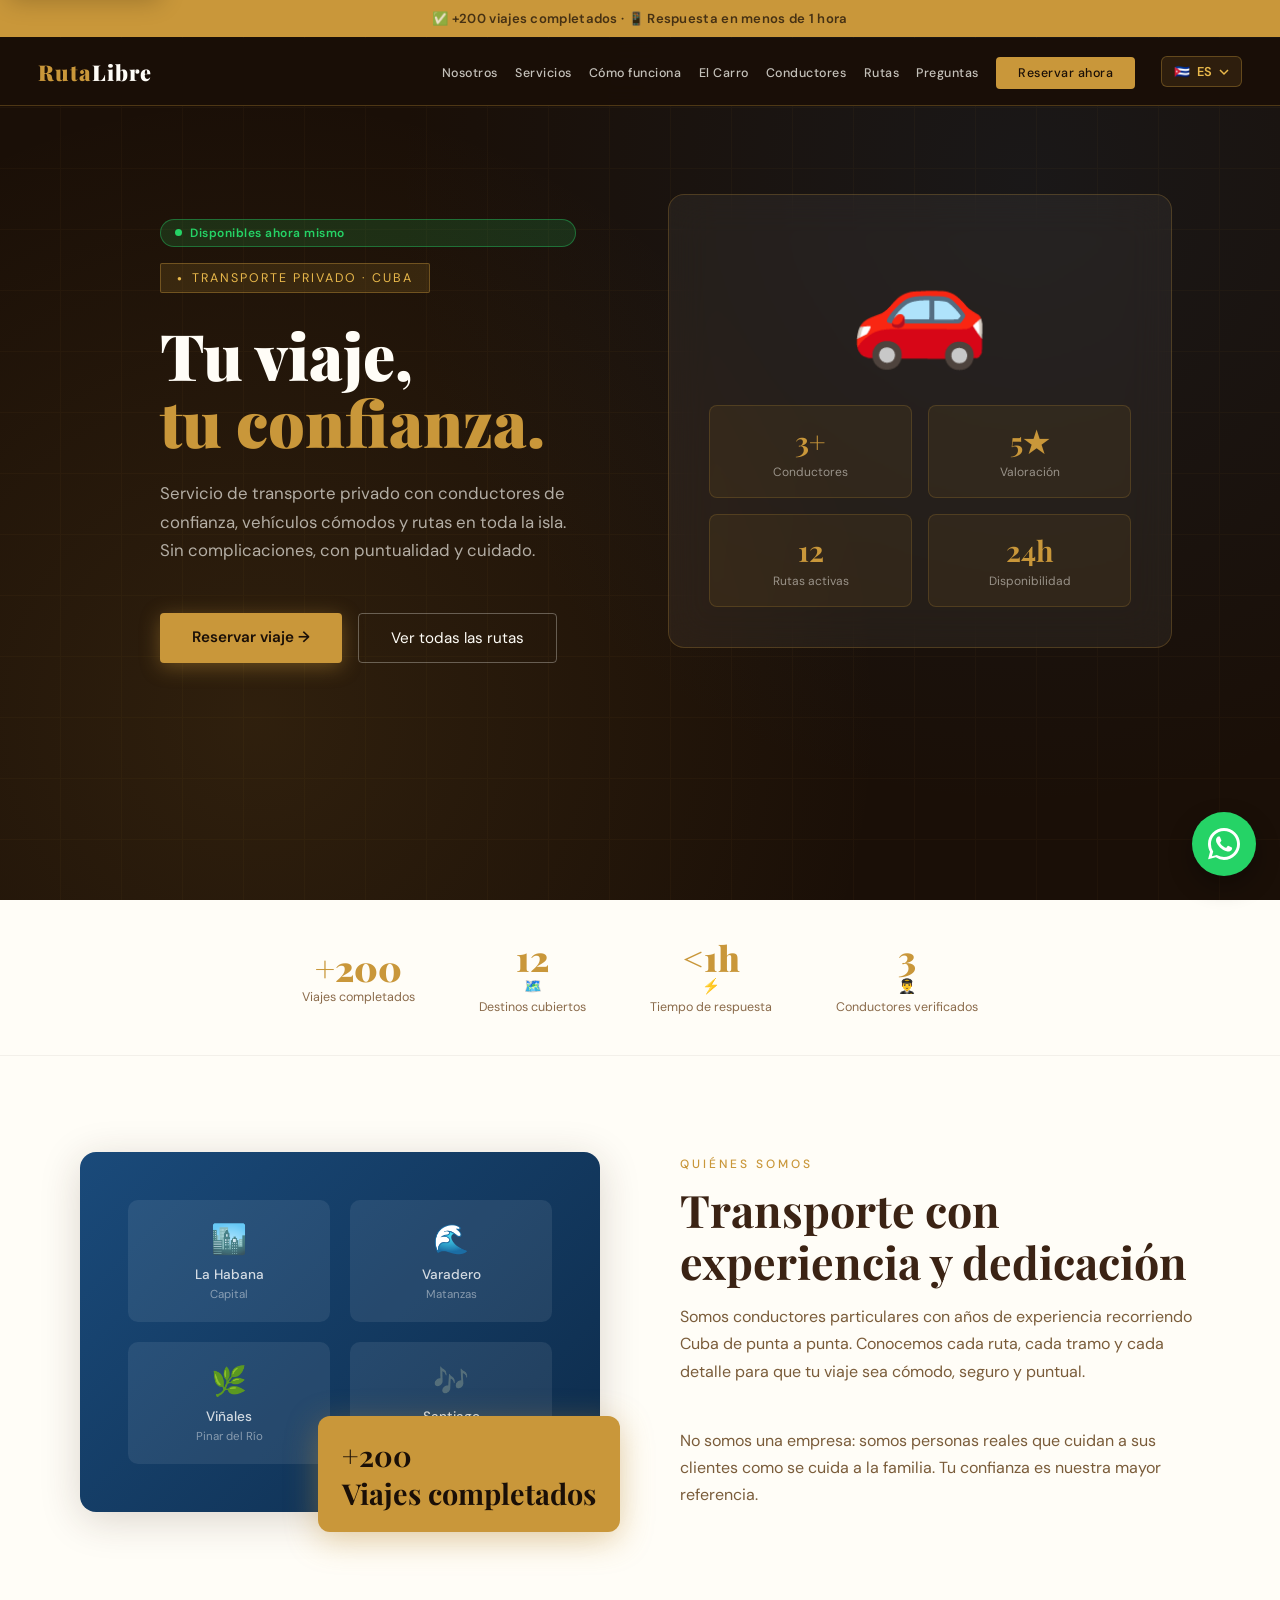
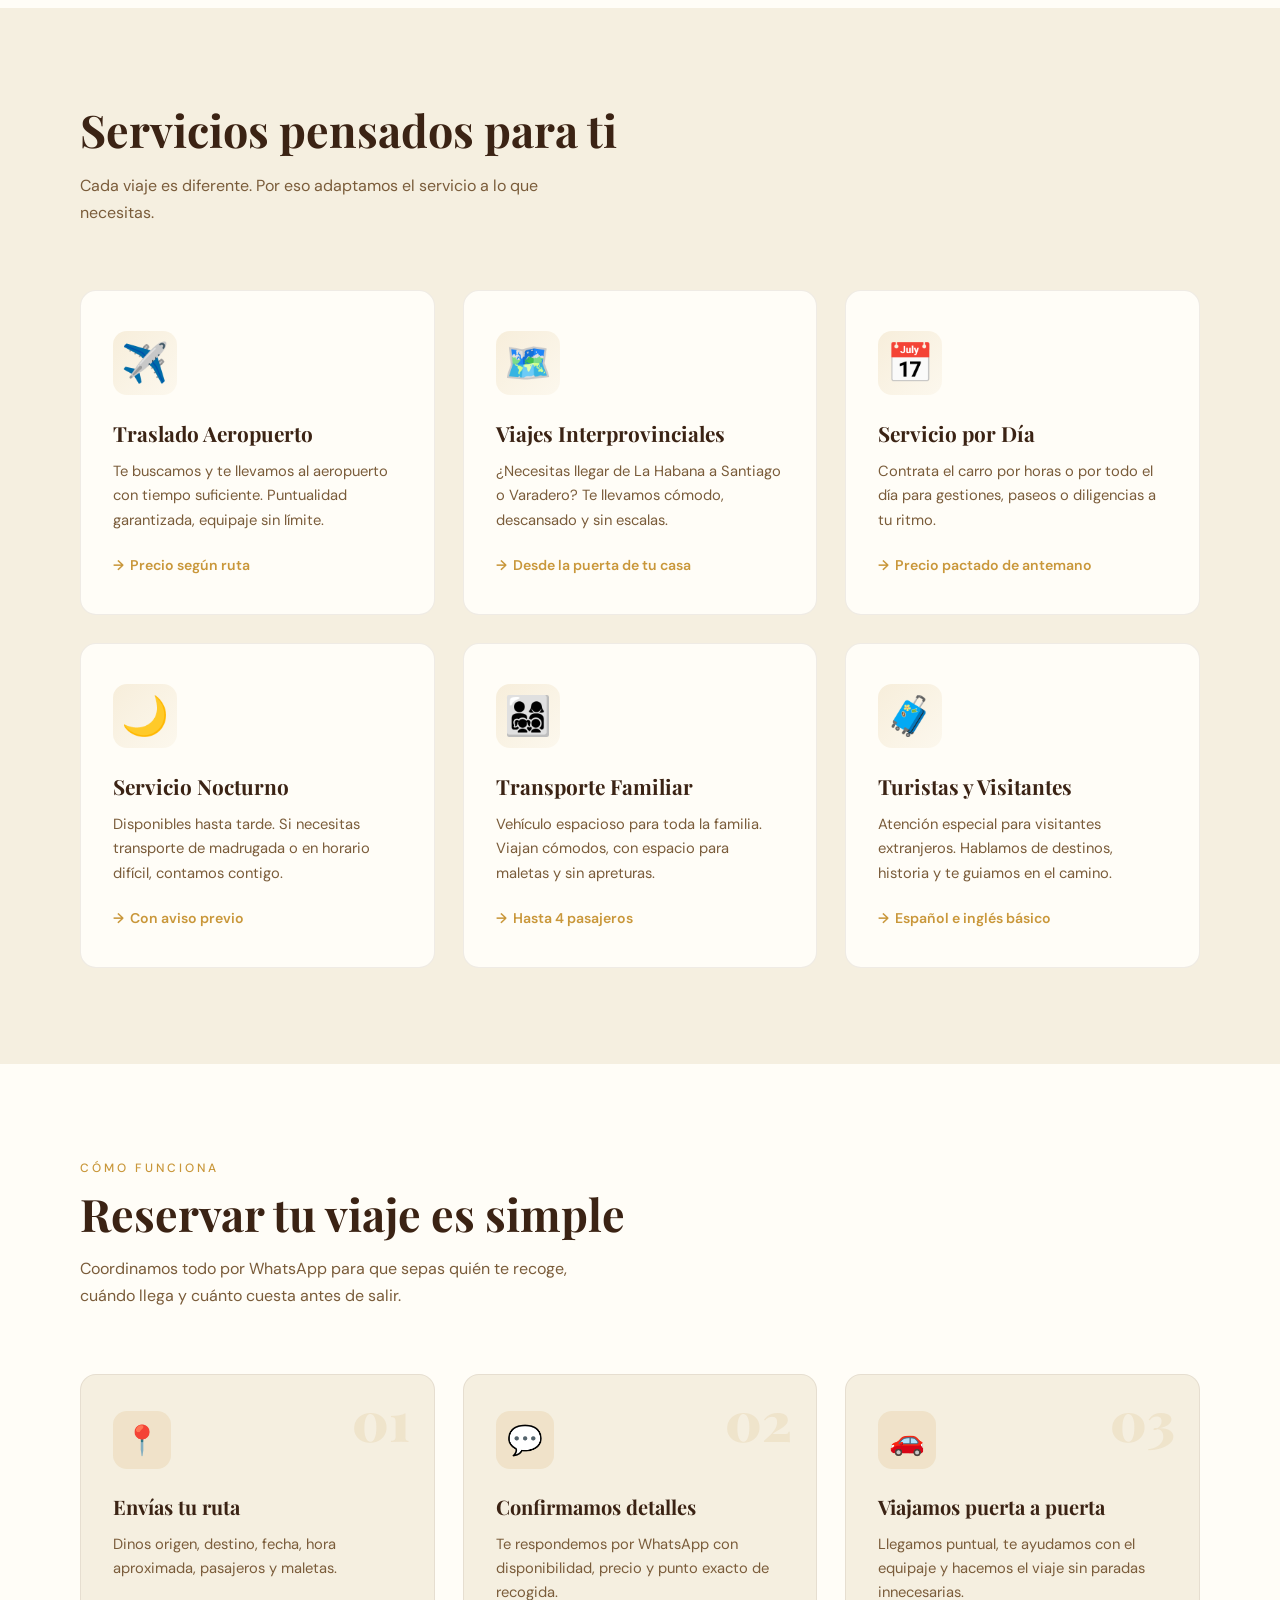
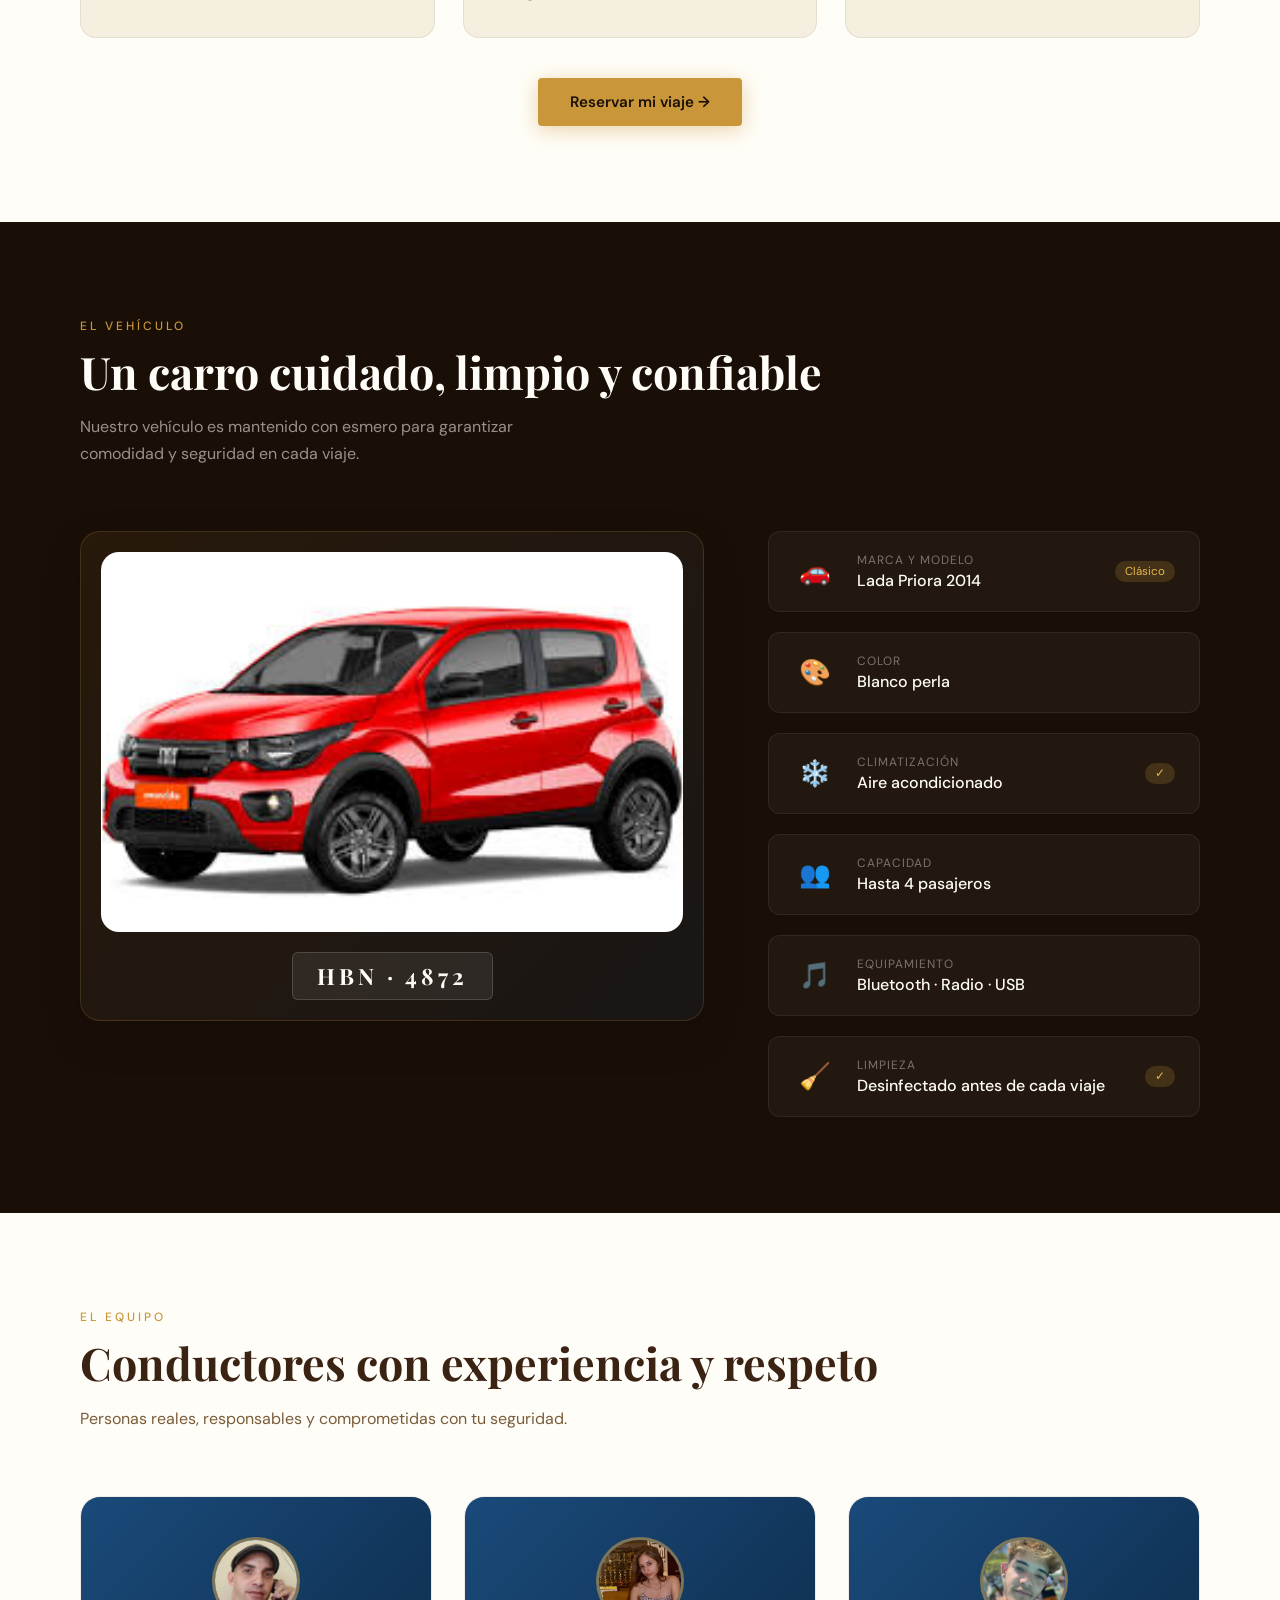
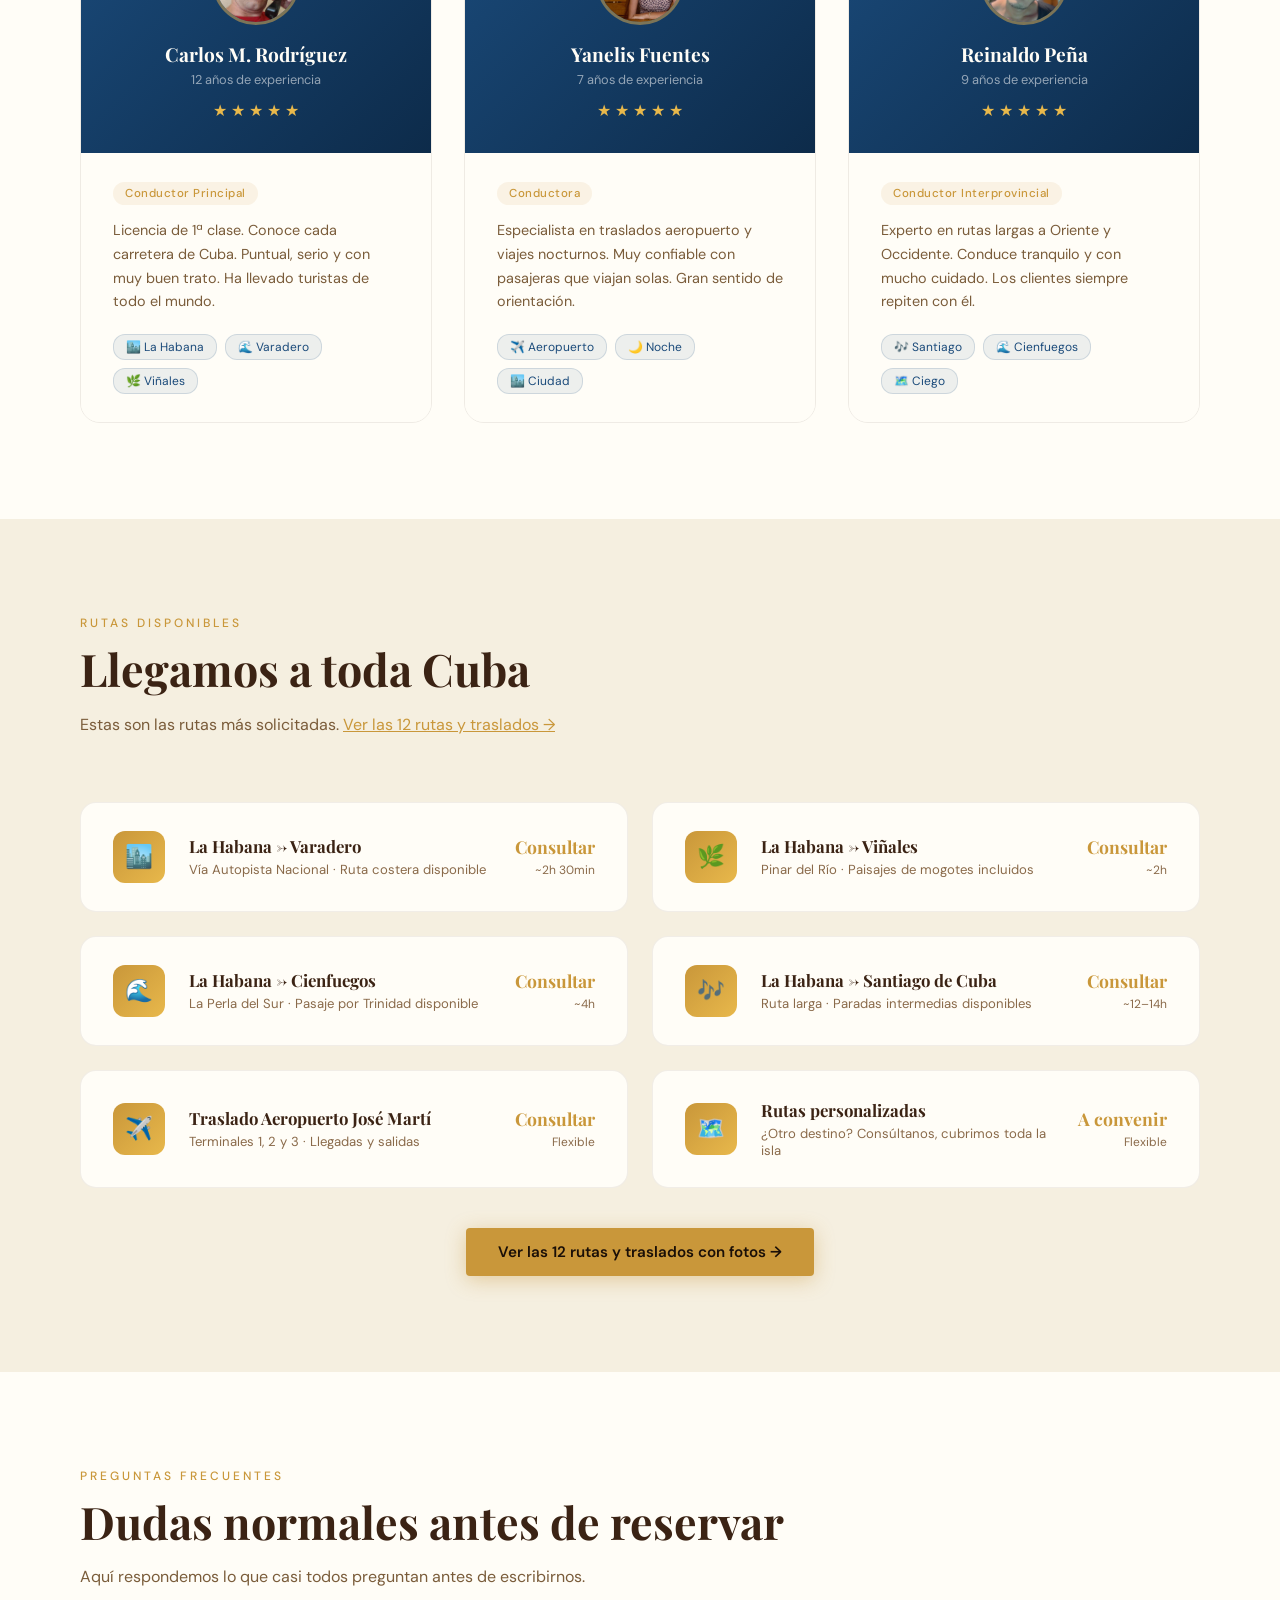
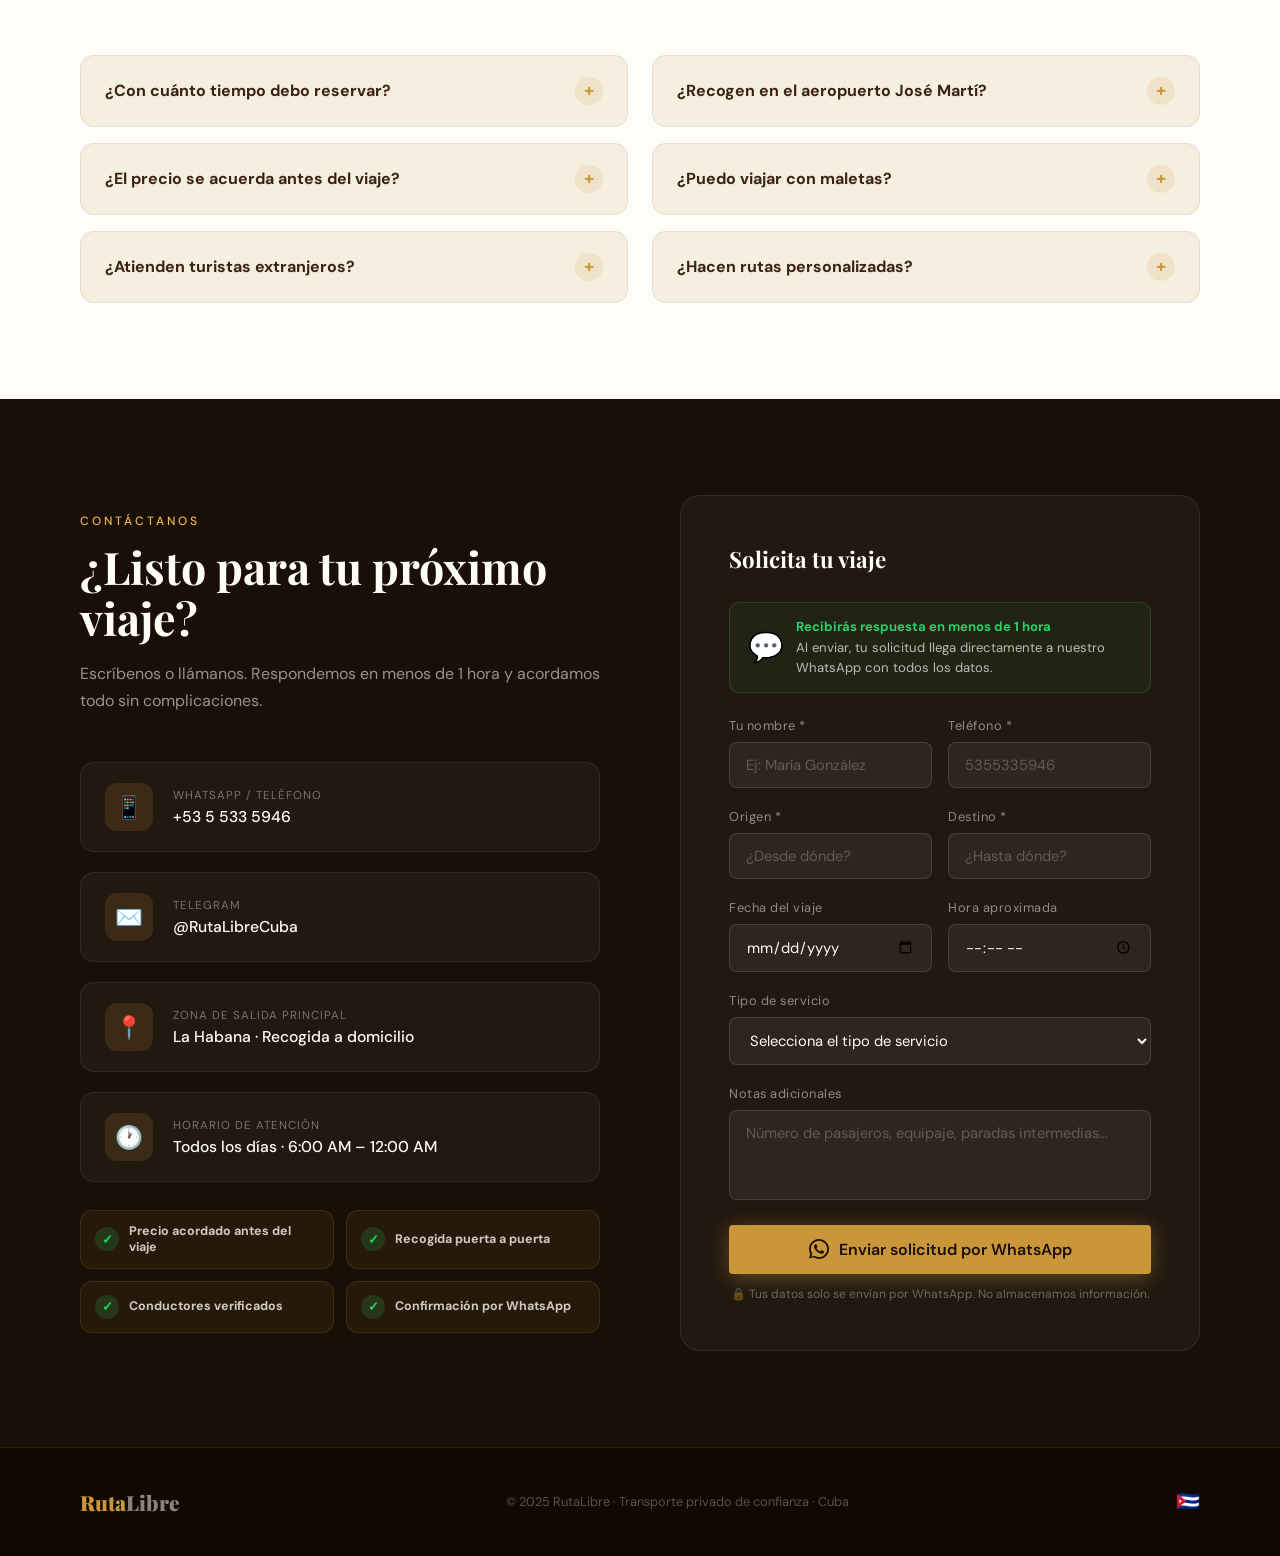
==== commit a9371607: "Merge pull request #1 from pepilloAgricola/main Main" ====
--- a/index.html
+++ b/index.html
@@ -1,4 +1,4 @@
-<!DOCTYPE html>
+﻿<!DOCTYPE html>
 <html lang="es">
 <head>
   <!-- Google tag (gtag.js) -->
@@ -12,125 +12,171 @@
 </script>
   <meta charset="UTF-8" />
   <meta name="viewport" content="width=device-width, initial-scale=1.0" />
-
-  <!-- ═══════════════════════════════════════════════
-       SEO PRIMARIO
-  ════════════════════════════════════════════════ -->
   <title>RutaLibre — Transporte Privado en Cuba | Traslados Puerta a Puerta</title>
-  <meta name="description" content="Transporte privado de confianza en Cuba. Traslados aeropuerto, viajes interprovinciales a Varadero, Viñales, Trinidad, Santiago y más. Conductores con experiencia. Reserva por WhatsApp." />
-  <meta name="keywords" content="transporte privado Cuba, taxi Cuba, traslado aeropuerto La Habana, viaje Varadero, transporte Viñales Trinidad, taxista Cuba, auto particular Cuba, transporte turista Cuba" />
-  <meta name="robots" content="index, follow" />
+  <meta name="description" content="Transporte privado de confianza en Cuba. Traslados aeropuerto, viajes interprovinciales a Varadero, Viñales, Trinidad, Santiago y más." />
+  <meta name="robots" content="index, follow, max-image-preview:large" />
   <meta name="author" content="RutaLibre Cuba" />
-  <link rel="canonical" href="https://www.rutalibre.cu/" />
-
-  <!-- ═══════════════════════════════════════════════
-       OPEN GRAPH (Facebook, WhatsApp preview)
-  ════════════════════════════════════════════════ -->
+  <meta name="theme-color" content="#1A0F07" />
+  <link rel="canonical" href="https://pepilloagricola.github.io/rutalibre/" />
+
   <meta property="og:type" content="website" />
   <meta property="og:title" content="RutaLibre — Transporte Privado de Confianza en Cuba" />
-  <meta property="og:description" content="Conductores verificados. Puerta a puerta. Varadero, Viñales, Trinidad, Santiago y más. Reserva ahora por WhatsApp." />
-  <meta property="og:url" content="https://www.rutalibre.cu/" />
-  <meta property="og:image" content="https://www.rutalibre.cu/assets/og-image.jpg" />
+  <meta property="og:description" content="Conductores verificados. Puerta a puerta. Varadero, Viñales, Trinidad, Santiago y más." />
+  <meta property="og:url" content="https://pepilloagricola.github.io/rutalibre/" />
+  <meta property="og:image" content="https://pepilloagricola.github.io/rutalibre/assets/taxy.jpg" />
+  <meta property="og:image:secure_url" content="https://pepilloagricola.github.io/rutalibre/assets/taxy.jpg" />
+  <meta property="og:image:type" content="image/jpeg" />
+  <meta property="og:image:width" content="525" />
+  <meta property="og:image:height" content="328" />
+  <meta property="og:image:alt" content="Vehículo de RutaLibre para transporte privado en Cuba" />
   <meta property="og:locale" content="es_CU" />
   <meta property="og:site_name" content="RutaLibre Cuba" />
 
-  <!-- ═══════════════════════════════════════════════
-       TWITTER CARD
-  ════════════════════════════════════════════════ -->
   <meta name="twitter:card" content="summary_large_image" />
-  <meta name="twitter:title" content="RutaLibre — Transporte Privado en Cuba" />
-  <meta name="twitter:description" content="Viaja seguro por Cuba con conductores de confianza. Reserva en minutos por WhatsApp." />
-  <meta name="twitter:image" content="https://www.rutalibre.cu/assets/og-image.jpg" />
-
-  <!-- ═══════════════════════════════════════════════
-       SCHEMA.ORG — Negocio local + Servicio
-  ════════════════════════════════════════════════ -->
+  <meta name="twitter:title" content="RutaLibre — Transporte Privado de Confianza en Cuba" />
+  <meta name="twitter:description" content="Conductores verificados. Puerta a puerta. Varadero, Viñales, Trinidad, Santiago y más." />
+  <meta name="twitter:image" content="https://pepilloagricola.github.io/rutalibre/assets/taxy.jpg" />
+  <meta name="twitter:image:alt" content="Vehículo de RutaLibre para transporte privado en Cuba" />
+
   <script type="application/ld+json">
   {
     "@context": "https://schema.org",
-    "@type": "TransportationService",
-    "name": "RutaLibre",
-    "description": "Servicio de transporte privado en Cuba. Traslados aeropuerto, viajes interprovinciales y turísticos.",
-    "url": "https://www.rutalibre.cu",
-    "telephone": "+5355335946",
-    "areaServed": {
-      "@type": "Country",
-      "name": "Cuba"
-    },
-    "serviceType": "Transporte privado puerta a puerta",
-    "aggregateRating": {
-      "@type": "AggregateRating",
-      "ratingValue": "5",
-      "reviewCount": "47"
-    },
-    "contactPoint": {
-      "@type": "ContactPoint",
-      "telephone": "+5355335946",
-      "contactType": "reservations",
-      "availableLanguage": ["Spanish", "English"]
-    }
-  }
-  </script>
-
-  <!-- ═══════════════════════════════════════════════
-       SCHEMA.ORG — FAQ (ayuda al ranking en Google)
-  ════════════════════════════════════════════════ -->
-  <script type="application/ld+json">
-  {
-    "@context": "https://schema.org",
-    "@type": "FAQPage",
-    "mainEntity": [
+    "@graph": [
       {
-        "@type": "Question",
-        "name": "¿Cómo reservo un transporte privado en Cuba?",
-        "acceptedAnswer": {
-          "@type": "Answer",
-          "text": "Puedes reservar fácilmente por WhatsApp al +53 5 533 5946 o completando el formulario en nuestra web. Respondemos en menos de 1 hora."
-        }
+        "@type": "LocalBusiness",
+        "@id": "https://pepilloagricola.github.io/rutalibre/#business",
+        "name": "RutaLibre",
+        "url": "https://pepilloagricola.github.io/rutalibre/",
+        "image": "https://pepilloagricola.github.io/rutalibre/assets/taxy.jpg",
+        "description": "Servicio de transporte privado puerta a puerta en Cuba con traslados al aeropuerto y viajes interprovinciales.",
+        "telephone": "+5355335946",
+        "priceRange": "$$",
+        "address": {
+          "@type": "PostalAddress",
+          "addressLocality": "La Habana",
+          "addressCountry": "CU"
+        },
+        "areaServed": {
+          "@type": "Country",
+          "name": "Cuba"
+        },
+        "openingHoursSpecification": {
+          "@type": "OpeningHoursSpecification",
+          "dayOfWeek": ["Monday", "Tuesday", "Wednesday", "Thursday", "Friday", "Saturday", "Sunday"],
+          "opens": "06:00",
+          "closes": "23:59"
+        },
+        "contactPoint": {
+          "@type": "ContactPoint",
+          "telephone": "+5355335946",
+          "contactType": "reservations",
+          "availableLanguage": ["Spanish", "English", "French"]
+        },
+        "makesOffer": [
+          { "@type": "Offer", "itemOffered": { "@type": "Service", "name": "Traslado aeropuerto José Martí" } },
+          { "@type": "Offer", "itemOffered": { "@type": "Service", "name": "Viajes interprovinciales en Cuba" } },
+          { "@type": "Offer", "itemOffered": { "@type": "Service", "name": "Transporte privado por día" } }
+        ]
       },
       {
-        "@type": "Question",
-        "name": "¿Cuánto cuesta el traslado aeropuerto en La Habana?",
-        "acceptedAnswer": {
-          "@type": "Answer",
-          "text": "El precio varía según la zona de destino dentro de La Habana. Escríbenos por WhatsApp con tu dirección y te damos precio exacto al instante."
-        }
+        "@type": "BreadcrumbList",
+        "@id": "https://pepilloagricola.github.io/rutalibre/#breadcrumbs",
+        "itemListElement": [
+          {
+            "@type": "ListItem",
+            "position": 1,
+            "name": "Inicio",
+            "item": "https://pepilloagricola.github.io/rutalibre/"
+          }
+        ]
       },
       {
-        "@type": "Question",
-        "name": "¿Viajan desde La Habana a Varadero?",
-        "acceptedAnswer": {
-          "@type": "Answer",
-          "text": "Sí, cubrimos la ruta La Habana–Varadero diariamente. El trayecto dura aproximadamente 2h 30min por la Autopista Nacional. Reserva con al menos 2 horas de antelación."
-        }
+        "@type": "FAQPage",
+        "@id": "https://pepilloagricola.github.io/rutalibre/#faq",
+        "mainEntity": [
+          {
+            "@type": "Question",
+            "name": "¿Con cuánto tiempo debo reservar?",
+            "acceptedAnswer": {
+              "@type": "Answer",
+              "text": "Recomendamos reservar con al menos 24 horas de antelación para rutas largas. Para traslados dentro de La Habana o aeropuerto, puedes escribirnos y confirmamos disponibilidad por WhatsApp."
+            }
+          },
+          {
+            "@type": "Question",
+            "name": "¿Recogen en el aeropuerto José Martí?",
+            "acceptedAnswer": {
+              "@type": "Answer",
+              "text": "Sí. Cubrimos llegadas y salidas en las terminales 1, 2 y 3 del aeropuerto José Martí. Coordinamos el punto de recogida por WhatsApp."
+            }
+          },
+          {
+            "@type": "Question",
+            "name": "¿El precio se acuerda antes del viaje?",
+            "acceptedAnswer": {
+              "@type": "Answer",
+              "text": "Sí. Antes de confirmar, te indicamos disponibilidad, precio y condiciones del viaje para que todo quede claro."
+            }
+          },
+          {
+            "@type": "Question",
+            "name": "¿Puedo viajar con maletas?",
+            "acceptedAnswer": {
+              "@type": "Answer",
+              "text": "Sí. Solo necesitamos saber cuántos pasajeros viajan y cuántas maletas llevan para organizar bien el espacio."
+            }
+          },
+          {
+            "@type": "Question",
+            "name": "¿Atienden turistas extranjeros?",
+            "acceptedAnswer": {
+              "@type": "Answer",
+              "text": "Sí. Atendemos viajeros nacionales y extranjeros, y podemos responder en español, inglés o francés."
+            }
+          },
+          {
+            "@type": "Question",
+            "name": "¿Hacen rutas personalizadas?",
+            "acceptedAnswer": {
+              "@type": "Answer",
+              "text": "Sí. Si tu destino no aparece en la lista, escríbenos origen, destino y fecha para revisar la ruta."
+            }
+          }
+        ]
       }
     ]
   }
   </script>
-
+  
+  <link rel="preconnect" href="https://fonts.googleapis.com">
+  <link rel="preconnect" href="https://fonts.gstatic.com" crossorigin>
+  <link rel="preload" as="image" href="assets/taxy.jpg">
   <link href="https://fonts.googleapis.com/css2?family=Playfair+Display:wght@700;900&family=DM+Sans:wght@300;400;500&display=swap" rel="stylesheet" />
   <link rel="stylesheet" href="css/styles.css">
+  <link rel="stylesheet" href="css/mobile.css">
 </head>
 <body>
+  <a href="#inicio" class="skip-link" data-i18n="skip_content">Saltar al contenido</a>
 
   <!-- BARRA DE CONFIANZA -->
   <div class="trust-bar">
-    ✅ +200 viajes completados · 
-    <span class="trust-hide">·</span>
-    <span class="trust-hide">📱 Respuesta en menos de 1 hora</span>
+    <span data-i18n="trust_bar">✅ +200 viajes completados · 📱 Respuesta en menos de 1 hora</span>
   </div>
 
   <!-- NAV -->
   <nav>
     <div class="nav-logo">Ruta<span>Libre</span></div>
     <ul>
-      <li><a href="#nosotros">Nosotros</a></li>
-      <li><a href="#servicios">Servicios</a></li>
-      <li><a href="#carro">El Carro</a></li>
-      <li><a href="#conductores">Conductores</a></li>
-      <li><a href="rutas.html">Rutas</a></li>
-      <li><a href="#contacto" class="nav-cta">Reservar ahora</a></li>
+      <li><a href="#nosotros"     data-i18n="nav_nosotros">Nosotros</a></li>
+      <li><a href="#servicios"    data-i18n="nav_servicios">Servicios</a></li>
+      <li><a href="#como-funciona" data-i18n="nav_como_funciona">Cómo funciona</a></li>
+      <li><a href="#carro"        data-i18n="nav_carro">El Carro</a></li>
+      <li><a href="#conductores"  data-i18n="nav_conductores">Conductores</a></li>
+      <li><a href="rutas.html"    data-i18n="nav_rutas">Rutas</a></li>
+      <li><a href="#preguntas"    data-i18n="nav_preguntas">Preguntas</a></li>
+      <li><a href="#travelForm" class="nav-cta" data-i18n="nav_reservar">Reservar ahora</a></li>
     </ul>
+    <!-- El selector de idioma se inserta aquí por JS -->
   </nav>
 
   <!-- HERO -->
@@ -140,17 +186,20 @@
     <div class="hero-left">
       <div class="live-badge">
         <span class="live-dot"></span>
-        Disponibles ahora mismo
-      </div>
-      <div class="hero-badge">Transporte Privado · Cuba</div>
-      <h1>Tu viaje, <em>tu confianza.</em></h1>
-      <p class="hero-desc">
+        <span data-i18n="hero_live">Disponibles ahora mismo</span>
+      </div>
+      <div class="hero-badge" data-i18n="hero_badge">Transporte Privado · Cuba</div>
+      <h1>
+        <span data-i18n="hero_h1_line1">Tu viaje,</span>
+        <em data-i18n="hero_h1_em">tu confianza.</em>
+      </h1>
+      <p class="hero-desc" data-i18n="hero_desc">
         Servicio de transporte privado con conductores de confianza, vehículos cómodos
         y rutas en toda la isla. Sin complicaciones, con puntualidad y cuidado.
       </p>
       <div class="hero-btns">
-        <a href="#contacto" class="btn-primary">Reservar viaje →</a>
-        <a href="rutas.html" class="btn-outline">Ver todas las rutas</a>
+        <a href="#travelForm" class="btn-primary" data-i18n="hero_btn_primary">Reservar viaje →</a>
+        <a href="rutas.html" class="btn-outline" data-i18n="hero_btn_outline">Ver todas las rutas</a>
       </div>
     </div>
     <div class="hero-right">
@@ -160,19 +209,19 @@
           <div class="car-card-stats">
             <div class="stat">
               <span class="stat-num">3+</span>
-              <span class="stat-label">Conductores</span>
+              <span class="stat-label" data-i18n="stat_conductores">Conductores</span>
             </div>
             <div class="stat">
               <span class="stat-num">5★</span>
-              <span class="stat-label">Valoración</span>
+              <span class="stat-label" data-i18n="stat_rating">Valoración</span>
             </div>
             <div class="stat">
-              <span class="stat-num">11</span>
-              <span class="stat-label">Rutas activas</span>
+              <span class="stat-num">12</span>
+              <span class="stat-label" data-i18n="stat_rutas">Rutas activas</span>
             </div>
             <div class="stat">
               <span class="stat-num">24h</span>
-              <span class="stat-label">Disponibilidad</span>
+              <span class="stat-label" data-i18n="stat_disponible">Disponibilidad</span>
             </div>
           </div>
         </div>
@@ -184,22 +233,22 @@
   <div class="reviews-strip">
     <div class="review-item">
       <div class="review-num">+200</div>
-      <div class="review-label">Viajes completados</div>
+      <div class="review-label" data-i18n="review_viajes">Viajes completados</div>
     </div>
     <div class="review-item">
-      <div class="review-num">11</div>
+      <div class="review-num">12</div>
       <div class="review-stars">🗺️</div>
-      <div class="review-label">Destinos cubiertos</div>
+      <div class="review-label" data-i18n="review_destinos">Destinos cubiertos</div>
     </div>
     <div class="review-item">
       <div class="review-num">&lt;1h</div>
       <div class="review-stars">⚡</div>
-      <div class="review-label">Tiempo de respuesta</div>
+      <div class="review-label" data-i18n="review_respuesta">Tiempo de respuesta</div>
     </div>
     <div class="review-item">
       <div class="review-num">3</div>
       <div class="review-stars">👨‍✈️</div>
-      <div class="review-label">Conductores verificados</div>
+      <div class="review-label" data-i18n="review_conductores">Conductores verificados</div>
     </div>
   </div>
 
@@ -230,18 +279,18 @@
       </div>
       <div class="about-badge-float">
         <span>+200</span>
-        Viajes completados
+        <span data-i18n="badge_viajes">Viajes completados</span>
       </div>
     </div>
     <div class="fade-in">
-      <div class="section-tag">Quiénes somos</div>
-      <h2 class="section-title">Transporte con experiencia y dedicación</h2>
-      <p class="section-sub">
+      <div class="section-tag" data-i18n="section_nosotros_tag">Quiénes somos</div>
+      <h2 class="section-title" data-i18n="section_nosotros_title">Transporte con experiencia y dedicación</h2>
+      <p class="section-sub" data-i18n="section_nosotros_p1">
         Somos conductores particulares con años de experiencia recorriendo Cuba de punta a punta.
         Conocemos cada ruta, cada tramo y cada detalle para que tu viaje sea cómodo, seguro y puntual.
       </p>
       <br /><br />
-      <p class="section-sub">
+      <p class="section-sub" data-i18n="section_nosotros_p2">
         No somos una empresa: somos personas reales que cuidan a sus clientes como se cuida a la familia.
         Tu confianza es nuestra mayor referencia.
       </p>
@@ -251,104 +300,136 @@
   <!-- SERVICIOS -->
   <section id="servicios">
     <div class="section-header fade-in">
-      <h2 class="section-title">Servicios pensados para ti</h2>
-      <p class="section-sub">Cada viaje es diferente. Por eso adaptamos el servicio a lo que necesitas.</p>
+      <h2 class="section-title" data-i18n="section_servicios_title">Servicios pensados para ti</h2>
+      <p class="section-sub" data-i18n="section_servicios_sub">Cada viaje es diferente. Por eso adaptamos el servicio a lo que necesitas.</p>
     </div>
     <div class="services-grid">
       <div class="service-card fade-in">
-      border-radius: 20px; padding: 32px;>
-        <h3>Traslado Aeropuerto</h3>
-        <p>Te buscamos y te llevamos al aeropuerto con tiempo suficiente. Puntualidad garantizada, equipaje sin límite.</p>
-        <div class="service-price">Precio según ruta</div>
+        <div class="service-icon">✈️</div>
+        <h3 data-i18n="serv1_title">Traslado Aeropuerto</h3>
+        <p data-i18n="serv1_desc">Te buscamos y te llevamos al aeropuerto con tiempo suficiente. Puntualidad garantizada, equipaje sin límite.</p>
+        <div class="service-price" data-i18n="serv1_price">Precio según ruta</div>
       </div>
       <div class="service-card fade-in">
         <div class="service-icon">🗺️</div>
-        <h3>Viajes Interprovinciales</h3>
-        <p>¿Necesitas llegar de La Habana a Santiago o Varadero? Te llevamos cómodo, descansado y sin escalas.</p>
-        <div class="service-price">Desde la puerta de tu casa</div>
+        <h3 data-i18n="serv2_title">Viajes Interprovinciales</h3>
+        <p data-i18n="serv2_desc">¿Necesitas llegar de La Habana a Santiago o Varadero? Te llevamos cómodo, descansado y sin escalas.</p>
+        <div class="service-price" data-i18n="serv2_price">Desde la puerta de tu casa</div>
       </div>
       <div class="service-card fade-in">
         <div class="service-icon">📅</div>
-        <h3>Servicio por Día</h3>
-        <p>Contrata el carro por horas o por todo el día para gestiones, paseos o diligencias a tu ritmo.</p>
-        <div class="service-price">Precio pactado de antemano</div>
+        <h3 data-i18n="serv3_title">Servicio por Día</h3>
+        <p data-i18n="serv3_desc">Contrata el carro por horas o por todo el día para gestiones, paseos o diligencias a tu ritmo.</p>
+        <div class="service-price" data-i18n="serv3_price">Precio pactado de antemano</div>
       </div>
       <div class="service-card fade-in">
         <div class="service-icon">🌙</div>
-        <h3>Servicio Nocturno</h3>
-        <p>Disponibles hasta tarde. Si necesitas transporte de madrugada o en horario difícil, contamos contigo.</p>
-        <div class="service-price">Con aviso previo</div>
+        <h3 data-i18n="serv4_title">Servicio Nocturno</h3>
+        <p data-i18n="serv4_desc">Disponibles hasta tarde. Si necesitas transporte de madrugada o en horario difícil, contamos contigo.</p>
+        <div class="service-price" data-i18n="serv4_price">Con aviso previo</div>
       </div>
       <div class="service-card fade-in">
         <div class="service-icon">👨‍👩‍👧‍👦</div>
-        <h3>Transporte Familiar</h3>
-        <p>Vehículo espacioso para toda la familia. Viajan cómodos, con espacio para maletas y sin apreturas.</p>
-        <div class="service-price">Hasta 4 pasajeros</div>
+        <h3 data-i18n="serv5_title">Transporte Familiar</h3>
+        <p data-i18n="serv5_desc">Vehículo espacioso para toda la familia. Viajan cómodos, con espacio para maletas y sin apreturas.</p>
+        <div class="service-price" data-i18n="serv5_price">Hasta 4 pasajeros</div>
       </div>
       <div class="service-card fade-in">
         <div class="service-icon">🧳</div>
-        <h3>Turistas y Visitantes</h3>
-        <p>Atención especial para visitantes extranjeros. Hablamos de destinos, historia y te guiamos en el camino.</p>
-        <div class="service-price">Español e inglés básico</div>
-      </div>
+        <h3 data-i18n="serv6_title">Turistas y Visitantes</h3>
+        <p data-i18n="serv6_desc">Atención especial para visitantes extranjeros. Hablamos de destinos, historia y te guiamos en el camino.</p>
+        <div class="service-price" data-i18n="serv6_price">Español e inglés básico</div>
+      </div>
+    </div>
+  </section>
+
+  <!-- CÓMO FUNCIONA -->
+  <section id="como-funciona" class="how-section">
+    <div class="section-header fade-in">
+      <div class="section-tag" data-i18n="section_how_tag">Cómo funciona</div>
+      <h2 class="section-title" data-i18n="section_how_title">Reservar tu viaje es simple</h2>
+      <p class="section-sub" data-i18n="section_how_sub">Coordinamos todo por WhatsApp para que sepas quién te recoge, cuándo llega y cuánto cuesta antes de salir.</p>
+    </div>
+    <div class="steps-grid">
+      <div class="step-card fade-in">
+        <div class="step-number">01</div>
+        <div class="step-icon">📍</div>
+        <h3 data-i18n="how_step1_title">Envías tu ruta</h3>
+        <p data-i18n="how_step1_desc">Dinos origen, destino, fecha, hora aproximada, pasajeros y maletas.</p>
+      </div>
+      <div class="step-card fade-in">
+        <div class="step-number">02</div>
+        <div class="step-icon">💬</div>
+        <h3 data-i18n="how_step2_title">Confirmamos detalles</h3>
+        <p data-i18n="how_step2_desc">Te respondemos por WhatsApp con disponibilidad, precio y punto exacto de recogida.</p>
+      </div>
+      <div class="step-card fade-in">
+        <div class="step-number">03</div>
+        <div class="step-icon">🚗</div>
+        <h3 data-i18n="how_step3_title">Viajamos puerta a puerta</h3>
+        <p data-i18n="how_step3_desc">Llegamos puntual, te ayudamos con el equipaje y hacemos el viaje sin paradas innecesarias.</p>
+      </div>
+    </div>
+    <div class="center-row how-cta-row fade-in">
+      <a href="#travelForm" class="btn-primary btn-inline" data-i18n="how_cta">Reservar mi viaje →</a>
     </div>
   </section>
 
   <!-- EL CARRO -->
   <section id="carro">
     <div class="section-header fade-in">
-      <div class="section-tag">El Vehículo</div>
-      <h2 class="section-title">Un carro cuidado, limpio y confiable</h2>
-      <p class="section-sub">Nuestro vehículo es mantenido con esmero para garantizar comodidad y seguridad en cada viaje.</p>
+      <div class="section-tag" data-i18n="section_carro_tag">El Vehículo</div>
+      <h2 class="section-title" data-i18n="section_carro_title">Un carro cuidado, limpio y confiable</h2>
+      <p class="section-sub" data-i18n="section_carro_sub">Nuestro vehículo es mantenido con esmero para garantizar comodidad y seguridad en cada viaje.</p>
     </div>
     <div class="car-showcase">
       <div class="car-big-visual fade-in">
-        <img src="assets/taxy.jpg" alt="Vehículo de Ruta Libre" class="car-big-image">
+        <img src="assets/taxy.jpg" alt="Vehículo de RutaLibre para transporte privado en Cuba" class="car-big-image" width="525" height="328" decoding="async" fetchpriority="high">
         <div class="car-plate">HBN · 4872</div>
       </div>
       <div class="car-specs fade-in">
         <div class="spec-row">
           <div class="spec-icon">🚗</div>
           <div class="spec-info">
-            <div class="spec-label">Marca y Modelo</div>
+            <div class="spec-label" data-i18n="spec_marca">Marca y Modelo</div>
             <div class="spec-value">Lada Priora 2014</div>
           </div>
-          <span class="spec-badge">Clásico</span>
+          <span class="spec-badge" data-i18n="badge_clasico">Clásico</span>
         </div>
         <div class="spec-row">
           <div class="spec-icon">🎨</div>
           <div class="spec-info">
-            <div class="spec-label">Color</div>
-            <div class="spec-value">Blanco perla</div>
+            <div class="spec-label" data-i18n="spec_color">Color</div>
+            <div class="spec-value" data-i18n="spec_color_val">Blanco perla</div>
           </div>
         </div>
         <div class="spec-row">
           <div class="spec-icon">❄️</div>
           <div class="spec-info">
-            <div class="spec-label">Climatización</div>
-            <div class="spec-value">Aire acondicionado</div>
+            <div class="spec-label" data-i18n="spec_clima">Climatización</div>
+            <div class="spec-value" data-i18n="spec_clima_val">Aire acondicionado</div>
           </div>
           <span class="spec-badge">✓</span>
         </div>
         <div class="spec-row">
           <div class="spec-icon">👥</div>
           <div class="spec-info">
-            <div class="spec-label">Capacidad</div>
-            <div class="spec-value">Hasta 4 pasajeros</div>
+            <div class="spec-label" data-i18n="spec_cap">Capacidad</div>
+            <div class="spec-value" data-i18n="spec_cap_val">Hasta 4 pasajeros</div>
           </div>
         </div>
         <div class="spec-row">
           <div class="spec-icon">🎵</div>
           <div class="spec-info">
-            <div class="spec-label">Equipamiento</div>
+            <div class="spec-label" data-i18n="spec_equip">Equipamiento</div>
             <div class="spec-value">Bluetooth · Radio · USB</div>
           </div>
         </div>
         <div class="spec-row">
           <div class="spec-icon">🧹</div>
           <div class="spec-info">
-            <div class="spec-label">Limpieza</div>
-            <div class="spec-value">Desinfectado antes de cada viaje</div>
+            <div class="spec-label" data-i18n="spec_limpieza">Limpieza</div>
+            <div class="spec-value" data-i18n="spec_limpieza_val">Desinfectado antes de cada viaje</div>
           </div>
           <span class="spec-badge">✓</span>
         </div>
@@ -359,23 +440,23 @@
   <!-- CONDUCTORES -->
   <section id="conductores">
     <div class="section-header fade-in">
-      <div class="section-tag">El Equipo</div>
-      <h2 class="section-title">Conductores con experiencia y respeto</h2>
-      <p class="section-sub">Personas reales, responsables y comprometidas con tu seguridad.</p>
+      <div class="section-tag" data-i18n="section_cond_tag">El Equipo</div>
+      <h2 class="section-title" data-i18n="section_cond_title">Conductores con experiencia y respeto</h2>
+      <p class="section-sub" data-i18n="section_cond_sub">Personas reales, responsables y comprometidas con tu seguridad.</p>
     </div>
     <div class="drivers-grid">
       <div class="driver-card fade-in">
         <div class="driver-header">
-          <div class="driver-avatar"><img src="assets/conducto1.jpg" alt="Carlos M. Rodríguez"></div>
+          <div class="driver-avatar"><img src="assets/conducto1.jpg" alt="Carlos M. Rodríguez, conductor de RutaLibre" width="720" height="720" loading="lazy" decoding="async"></div>
           <div class="driver-name">Carlos M. Rodríguez</div>
-          <div class="driver-years">12 años de experiencia</div>
+          <div class="driver-years" data-i18n="cond1_years">12 años de experiencia</div>
           <div class="driver-stars">
             <span class="star">★</span><span class="star">★</span><span class="star">★</span><span class="star">★</span><span class="star">★</span>
           </div>
         </div>
         <div class="driver-body">
-          <div class="driver-tag">Conductor Principal</div>
-          <p class="driver-bio">Licencia de 1ª clase. Conoce cada carretera de Cuba. Puntual, serio y con muy buen trato. Ha llevado turistas de todo el mundo.</p>
+          <div class="driver-tag" data-i18n="cond1_tag">Conductor Principal</div>
+          <p class="driver-bio" data-i18n="cond1_bio">Licencia de 1ª clase. Conoce cada carretera de Cuba. Puntual, serio y con muy buen trato. Ha llevado turistas de todo el mundo.</p>
           <div class="driver-routes">
             <span class="route-tag">🏙️ La Habana</span>
             <span class="route-tag">🌊 Varadero</span>
@@ -385,16 +466,16 @@
       </div>
       <div class="driver-card fade-in">
         <div class="driver-header">
-          <div class="driver-avatar"><img src="assets/conductor2.jpg" alt="Yanelis Fuentes"></div>
+          <div class="driver-avatar"><img src="assets/conductor2.jpg" alt="Yanelis Fuentes, conductora de RutaLibre" width="960" height="958" loading="lazy" decoding="async"></div>
           <div class="driver-name">Yanelis Fuentes</div>
-          <div class="driver-years">7 años de experiencia</div>
+          <div class="driver-years" data-i18n="cond2_years">7 años de experiencia</div>
           <div class="driver-stars">
             <span class="star">★</span><span class="star">★</span><span class="star">★</span><span class="star">★</span><span class="star">★</span>
           </div>
         </div>
         <div class="driver-body">
-          <div class="driver-tag">Conductora</div>
-          <p class="driver-bio">Especialista en traslados aeropuerto y viajes nocturnos. Muy confiable con pasajeras que viajan solas. Gran sentido de orientación.</p>
+          <div class="driver-tag" data-i18n="cond2_tag">Conductora</div>
+          <p class="driver-bio" data-i18n="cond2_bio">Especialista en traslados aeropuerto y viajes nocturnos. Muy confiable con pasajeras que viajan solas. Gran sentido de orientación.</p>
           <div class="driver-routes">
             <span class="route-tag">✈️ Aeropuerto</span>
             <span class="route-tag">🌙 Noche</span>
@@ -404,16 +485,16 @@
       </div>
       <div class="driver-card fade-in">
         <div class="driver-header">
-          <div class="driver-avatar"><img src="assets/conductor3.jpg" alt="Reinaldo Peña"></div>
+          <div class="driver-avatar"><img src="assets/conductor3.jpg" alt="Reinaldo Peña, conductor interprovincial de RutaLibre" width="768" height="768" loading="lazy" decoding="async"></div>
           <div class="driver-name">Reinaldo Peña</div>
-          <div class="driver-years">9 años de experiencia</div>
+          <div class="driver-years" data-i18n="cond3_years">9 años de experiencia</div>
           <div class="driver-stars">
             <span class="star">★</span><span class="star">★</span><span class="star">★</span><span class="star">★</span><span class="star">★</span>
           </div>
         </div>
         <div class="driver-body">
-          <div class="driver-tag">Conductor Interprovincial</div>
-          <p class="driver-bio">Experto en rutas largas a Oriente y Occidente. Conduce tranquilo y con mucho cuidado. Los clientes siempre repiten con él.</p>
+          <div class="driver-tag" data-i18n="cond3_tag">Conductor Interprovincial</div>
+          <p class="driver-bio" data-i18n="cond3_bio">Experto en rutas largas a Oriente y Occidente. Conduce tranquilo y con mucho cuidado. Los clientes siempre repiten con él.</p>
           <div class="driver-routes">
             <span class="route-tag">🎶 Santiago</span>
             <span class="route-tag">🌊 Cienfuegos</span>
@@ -427,201 +508,256 @@
   <!-- RUTAS (preview) -->
   <section id="rutas">
     <div class="section-header fade-in">
-      <div class="section-tag">Rutas Disponibles</div>
-      <h2 class="section-title">Llegamos a toda Cuba</h2>
-      <p class="section-sub">Estas son las rutas más solicitadas. <a href="rutas.html" class="text-gold">Ver las 11 rutas completas →</a></p>
+      <div class="section-tag" data-i18n="section_rutas_tag">Rutas Disponibles</div>
+      <h2 class="section-title" data-i18n="section_rutas_title">Llegamos a toda Cuba</h2>
+      <p class="section-sub">
+        <span data-i18n="section_rutas_sub">Estas son las rutas más solicitadas.</span>
+        <a href="rutas.html" class="text-gold" data-i18n="rutas_ver_todas">Ver las 12 rutas y traslados →</a>
+      </p>
     </div>
     <div class="routes-list">
       <div class="route-card fade-in">
         <div class="route-dot">🏙️</div>
         <div class="route-info">
-          <h4>La Habana → Varadero</h4>
-          <p>Vía Autopista Nacional · Ruta costera disponible</p>
+          <h4 data-i18n="ruta1_name">La Habana → Varadero</h4>
+          <p data-i18n="ruta1_desc">Vía Autopista Nacional · Ruta costera disponible</p>
         </div>
         <div class="route-meta">
-          <div class="route-price">Consultar</div>
+          <div class="route-price" data-i18n="ruta_consultar">Consultar</div>
           <div class="route-time">~2h 30min</div>
         </div>
       </div>
       <div class="route-card fade-in">
         <div class="route-dot">🌿</div>
         <div class="route-info">
-          <h4>La Habana → Viñales</h4>
-          <p>Pinar del Río · Paisajes de mogotes incluidos</p>
+          <h4 data-i18n="ruta2_name">La Habana → Viñales</h4>
+          <p data-i18n="ruta2_desc">Pinar del Río · Paisajes de mogotes incluidos</p>
         </div>
         <div class="route-meta">
-          <div class="route-price">Consultar</div>
+          <div class="route-price" data-i18n="ruta_consultar">Consultar</div>
           <div class="route-time">~2h</div>
         </div>
       </div>
       <div class="route-card fade-in">
         <div class="route-dot">🌊</div>
         <div class="route-info">
-          <h4>La Habana → Cienfuegos</h4>
-          <p>La Perla del Sur · Pasaje por Trinidad disponible</p>
+          <h4 data-i18n="ruta3_name">La Habana → Cienfuegos</h4>
+          <p data-i18n="ruta3_desc">La Perla del Sur · Pasaje por Trinidad disponible</p>
         </div>
         <div class="route-meta">
-          <div class="route-price">Consultar</div>
+          <div class="route-price" data-i18n="ruta_consultar">Consultar</div>
           <div class="route-time">~4h</div>
         </div>
       </div>
       <div class="route-card fade-in">
         <div class="route-dot">🎶</div>
         <div class="route-info">
-          <h4>La Habana → Santiago de Cuba</h4>
-          <p>Ruta larga · Paradas intermedias disponibles</p>
+          <h4 data-i18n="ruta4_name">La Habana → Santiago de Cuba</h4>
+          <p data-i18n="ruta4_desc">Ruta larga · Paradas intermedias disponibles</p>
         </div>
         <div class="route-meta">
-          <div class="route-price">Consultar</div>
+          <div class="route-price" data-i18n="ruta_consultar">Consultar</div>
           <div class="route-time">~12–14h</div>
         </div>
       </div>
       <div class="route-card fade-in">
         <div class="route-dot">✈️</div>
         <div class="route-info">
-          <h4>Traslado Aeropuerto José Martí</h4>
-          <p>Terminales 1, 2 y 3 · Llegadas y salidas</p>
+          <h4 data-i18n="ruta5_name">Traslado Aeropuerto José Martí</h4>
+          <p data-i18n="ruta5_desc">Terminales 1, 2 y 3 · Llegadas y salidas</p>
         </div>
         <div class="route-meta">
-          <div class="route-price">Consultar</div>
-          <div class="route-time">Según zona</div>
+          <div class="route-price" data-i18n="ruta_consultar">Consultar</div>
+          <div class="route-time" data-i18n="ruta_flexible">Flexible</div>
         </div>
       </div>
       <div class="route-card fade-in">
         <div class="route-dot">🗺️</div>
         <div class="route-info">
-          <h4>Rutas personalizadas</h4>
-          <p>¿Otro destino? Consúltanos, cubrimos toda la isla</p>
+          <h4 data-i18n="ruta6_name">Rutas personalizadas</h4>
+          <p data-i18n="ruta6_desc">¿Otro destino? Consúltanos, cubrimos toda la isla</p>
         </div>
         <div class="route-meta">
-          <div class="route-price">A convenir</div>
-          <div class="route-time">Flexible</div>
+          <div class="route-price" data-i18n="ruta_convenir">A convenir</div>
+          <div class="route-time" data-i18n="ruta_flexible">Flexible</div>
         </div>
       </div>
     </div>
     <div class="center-row">
-      <a href="rutas.html" class="btn-primary btn-inline">Ver las 11 rutas con fotos →</a>
+      <a href="rutas.html" class="btn-primary btn-inline" data-i18n="rutas_btn_todas">Ver las 12 rutas y traslados con fotos →</a>
+    </div>
+  </section>
+
+  <!-- PREGUNTAS FRECUENTES -->
+  <section id="preguntas" class="faq-section">
+    <div class="section-header fade-in">
+      <div class="section-tag" data-i18n="section_faq_tag">Preguntas frecuentes</div>
+      <h2 class="section-title" data-i18n="section_faq_title">Dudas normales antes de reservar</h2>
+      <p class="section-sub" data-i18n="section_faq_sub">Aquí respondemos lo que casi todos preguntan antes de escribirnos.</p>
+    </div>
+    <div class="faq-list">
+      <details class="faq-item fade-in">
+        <summary data-i18n="faq1_q">¿Con cuánto tiempo debo reservar?</summary>
+        <p data-i18n="faq1_a">Lo ideal es reservar con 24 horas de antelación, especialmente para rutas largas. Si es para hoy, escríbenos igual y revisamos disponibilidad.</p>
+      </details>
+      <details class="faq-item fade-in">
+        <summary data-i18n="faq2_q">¿Recogen en el aeropuerto José Martí?</summary>
+        <p data-i18n="faq2_a">Sí. Cubrimos llegadas y salidas en las terminales 1, 2 y 3. Coordinamos por WhatsApp el punto exacto de encuentro.</p>
+      </details>
+      <details class="faq-item fade-in">
+        <summary data-i18n="faq3_q">¿El precio se acuerda antes del viaje?</summary>
+        <p data-i18n="faq3_a">Sí. Antes de confirmar te damos precio, disponibilidad y condiciones del viaje para que todo quede claro.</p>
+      </details>
+      <details class="faq-item fade-in">
+        <summary data-i18n="faq4_q">¿Puedo viajar con maletas?</summary>
+        <p data-i18n="faq4_a">Sí. Solo dinos cuántas personas viajan y cuántas maletas llevan para organizar bien el espacio.</p>
+      </details>
+      <details class="faq-item fade-in">
+        <summary data-i18n="faq5_q">¿Atienden turistas extranjeros?</summary>
+        <p data-i18n="faq5_a">Sí. Atendemos viajeros nacionales y extranjeros, y podemos comunicarnos en español, inglés o francés.</p>
+      </details>
+      <details class="faq-item fade-in">
+        <summary data-i18n="faq6_q">¿Hacen rutas personalizadas?</summary>
+        <p data-i18n="faq6_a">Sí. Si tu destino no aparece en la lista, escríbenos origen, destino y fecha para revisar la ruta.</p>
+      </details>
     </div>
   </section>
 
   <!-- CONTACTO -->
   <section id="contacto">
     <div class="fade-in">
-      <div class="section-tag section-tag--gold">Contáctanos</div>
-      <h2 class="section-title">¿Listo para tu próximo viaje?</h2>
-      <p class="section-sub">Escríbenos o llámanos. Respondemos en menos de 1 hora y acordamos todo sin complicaciones.</p>
+      <div class="section-tag section-tag--gold" data-i18n="section_contacto_tag">Contáctanos</div>
+      <h2 class="section-title" data-i18n="section_contacto_title">¿Listo para tu próximo viaje?</h2>
+      <p class="section-sub" data-i18n="section_contacto_sub">Escríbenos o llámanos. Respondemos en menos de 1 hora y acordamos todo sin complicaciones.</p>
       <div class="contact-methods">
         <div class="contact-item">
           <div class="contact-icon">📱</div>
           <div class="contact-text">
-            <div class="contact-label">WhatsApp / Teléfono</div>
+            <div class="contact-label" data-i18n="contact_wa_label">WhatsApp / Teléfono</div>
             <div class="contact-value">+53 5 533 5946</div>
           </div>
         </div>
         <div class="contact-item">
           <div class="contact-icon">✉️</div>
           <div class="contact-text">
-            <div class="contact-label">Telegram</div>
+            <div class="contact-label" data-i18n="contact_tg_label">Telegram</div>
             <div class="contact-value">@RutaLibreCuba</div>
           </div>
         </div>
         <div class="contact-item">
           <div class="contact-icon">📍</div>
           <div class="contact-text">
-            <div class="contact-label">Zona de salida principal</div>
-            <div class="contact-value">La Habana · Recogida a domicilio</div>
+            <div class="contact-label" data-i18n="contact_loc_label">Zona de salida principal</div>
+            <div class="contact-value" data-i18n="contact_loc_val">La Habana · Recogida a domicilio</div>
           </div>
         </div>
         <div class="contact-item">
           <div class="contact-icon">🕐</div>
           <div class="contact-text">
-            <div class="contact-label">Horario de atención</div>
-            <div class="contact-value">Todos los días · 6:00 AM – 12:00 AM</div>
-          </div>
-        </div>
-      </div>
-    </div>
-
-    <!-- FORMULARIO CON ENVÍO A WHATSAPP -->
-    <div class="contact-form fade-in">
-      <h3>Solicita tu viaje</h3>
-
+            <div class="contact-label" data-i18n="contact_hrs_label">Horario de atención</div>
+            <div class="contact-value" data-i18n="contact_hrs_val">Todos los días · 6:00 AM – 12:00 AM</div>
+          </div>
+        </div>
+      </div>
+      <div class="contact-assurance">
+        <div class="assurance-item">
+          <span>✓</span>
+          <strong data-i18n="assurance_1">Precio acordado antes del viaje</strong>
+        </div>
+        <div class="assurance-item">
+          <span>✓</span>
+          <strong data-i18n="assurance_2">Recogida puerta a puerta</strong>
+        </div>
+        <div class="assurance-item">
+          <span>✓</span>
+          <strong data-i18n="assurance_3">Conductores verificados</strong>
+        </div>
+        <div class="assurance-item">
+          <span>✓</span>
+          <strong data-i18n="assurance_4">Confirmación por WhatsApp</strong>
+        </div>
+      </div>
+    </div>
+
+    <form id="travelForm" class="contact-form fade-in" novalidate>
+      <h3 data-i18n="form_title">Solicita tu viaje</h3>
       <div class="form-trust">
         <div class="form-trust-icon">💬</div>
         <div class="form-trust-text">
-          <strong>Recibirás respuesta en menos de 1 hora</strong>
-          Al enviar, tu solicitud llega directamente a nuestro WhatsApp con todos los datos.
-        </div>
-      </div>
-
+          <strong data-i18n="form_trust_strong">Recibirás respuesta en menos de 1 hora</strong>
+          <span data-i18n="form_trust_text">Al enviar, tu solicitud llega directamente a nuestro WhatsApp con todos los datos.</span>
+        </div>
+      </div>
       <div class="form-row">
         <div class="form-group">
-          <label for="nombre">Tu nombre *</label>
-          <input type="text" id="nombre" placeholder="Ej: María González" />
+          <label for="nombre" data-i18n="form_nombre_label">Tu nombre *</label>
+          <input type="text" id="nombre" data-i18n-ph="form_nombre_ph" placeholder="Ej: María González" />
         </div>
         <div class="form-group">
-          <label for="telefono">Teléfono / Telegram *</label>
-          <input type="text" id="telefono" placeholder="+53 5 ..." />
+          <label for="telefono" data-i18n="form_tel_label">Teléfono *</label>
+          <input type="text" id="telefono" data-i18n-ph="form_tel_ph" placeholder="5355335946" />
         </div>
       </div>
       <div class="form-row">
         <div class="form-group">
-          <label for="origen">Origen *</label>
-          <input type="text" id="origen" placeholder="¿Desde dónde?" />
+          <label for="origen" data-i18n="form_origen_label">Origen *</label>
+          <input type="text" id="origen" data-i18n-ph="form_origen_ph" placeholder="¿Desde dónde?" />
         </div>
         <div class="form-group">
-          <label for="destino">Destino *</label>
-          <input type="text" id="destino" placeholder="¿Hasta dónde?" />
+          <label for="destino" data-i18n="form_destino_label">Destino *</label>
+          <input type="text" id="destino" data-i18n-ph="form_destino_ph" placeholder="¿Hasta dónde?" />
         </div>
       </div>
       <div class="form-row">
         <div class="form-group">
-          <label for="fecha">Fecha del viaje</label>
+          <label for="fecha" data-i18n="form_fecha_label">Fecha del viaje</label>
           <input type="date" id="fecha" />
         </div>
         <div class="form-group">
-          <label for="hora">Hora aproximada</label>
+          <label for="hora" data-i18n="form_hora_label">Hora aproximada</label>
           <input type="time" id="hora" />
         </div>
       </div>
       <div class="form-group">
-        <label for="servicio">Tipo de servicio</label>
+        <label for="servicio" data-i18n="form_servicio_label">Tipo de servicio</label>
         <select id="servicio">
-          <option value="">Selecciona el tipo de servicio</option>
-          <option value="Traslado aeropuerto">Traslado aeropuerto</option>
-          <option value="Viaje interprovincial">Viaje interprovincial</option>
-          <option value="Servicio por día">Servicio por día</option>
-          <option value="Servicio nocturno">Servicio nocturno</option>
-          <option value="Turismo / Excursión">Turismo / Excursión</option>
-          <option value="Otro">Otro</option>
+          <option value="" data-i18n="form_servicio_ph">Selecciona el tipo de servicio</option>
+          <option value="Traslado aeropuerto"  data-i18n="form_opt1">Traslado aeropuerto</option>
+          <option value="Viaje interprovincial" data-i18n="form_opt2">Viaje interprovincial</option>
+          <option value="Servicio por día"      data-i18n="form_opt3">Servicio por día</option>
+          <option value="Servicio nocturno"     data-i18n="form_opt4">Servicio nocturno</option>
+          <option value="Turismo / Excursión"   data-i18n="form_opt5">Turismo / Excursión</option>
+          <option value="Otro"                  data-i18n="form_opt6">Otro</option>
         </select>
       </div>
       <div class="form-group">
-        <label for="notas">Notas adicionales</label>
-        <textarea id="notas" placeholder="Número de pasajeros, equipaje, paradas intermedias..."></textarea>
-      </div>
-
-      <button class="btn-primary btn-submit" onclick="enviarWhatsApp()">
+        <label for="notas" data-i18n="form_notas_label">Notas adicionales</label>
+        <textarea id="notas" data-i18n-ph="form_notas_ph" placeholder="Número de pasajeros, equipaje, paradas intermedias..."></textarea>
+      </div>
+      <button type="submit" class="btn-primary btn-submit">
         <svg width="20" height="20" viewBox="0 0 24 24" fill="currentColor"><path d="M17.472 14.382c-.297-.149-1.758-.867-2.03-.967-.273-.099-.471-.148-.67.15-.197.297-.767.966-.94 1.164-.173.199-.347.223-.644.075-.297-.15-1.255-.463-2.39-1.475-.883-.788-1.48-1.761-1.653-2.059-.173-.297-.018-.458.13-.606.134-.133.298-.347.446-.52.149-.174.198-.298.298-.497.099-.198.05-.371-.025-.52-.075-.149-.669-1.612-.916-2.207-.242-.579-.487-.5-.669-.51-.173-.008-.371-.01-.57-.01-.198 0-.52.074-.792.372-.272.297-1.04 1.016-1.04 2.479 0 1.462 1.065 2.875 1.213 3.074.149.198 2.096 3.2 5.077 4.487.709.306 1.262.489 1.694.625.712.227 1.36.195 1.871.118.571-.085 1.758-.719 2.006-1.413.248-.694.248-1.289.173-1.413-.074-.124-.272-.198-.57-.347z"/><path d="M12 0C5.373 0 0 5.373 0 12c0 2.123.554 4.116 1.523 5.847L.057 23.5l5.799-1.52A11.93 11.93 0 0012 24c6.627 0 12-5.373 12-12S18.627 0 12 0zm0 21.818a9.797 9.797 0 01-4.997-1.373l-.359-.213-3.722.976.993-3.628-.234-.373A9.757 9.757 0 012.182 12C2.182 6.57 6.57 2.182 12 2.182S21.818 6.57 21.818 12 17.43 21.818 12 21.818z"/></svg>
-        Enviar solicitud por WhatsApp
+        <span data-i18n="form_btn">Enviar solicitud por WhatsApp</span>
       </button>
-      <p class="btn-note">🔒 Tus datos solo se envían por WhatsApp. No almacenamos información.</p>
-    </div>
+      <p class="btn-note" data-i18n="form_note">🔒 Tus datos solo se envían por WhatsApp. No almacenamos información.</p>
+    </form>
   </section>
 
   <!-- FOOTER -->
   <footer>
     <div class="footer-logo">Ruta<span>Libre</span></div>
-    <div class="footer-text">© 2025 RutaLibre · Transporte privado de confianza · Cuba</div>
+    <div class="footer-text" data-i18n="footer_text">© 2025 RutaLibre · Transporte privado de confianza · Cuba</div>
     <div class="footer-flag">🇨🇺</div>
   </footer>
 
   <!-- WHATSAPP FLOTANTE -->
   <a href="https://wa.me/5355335946?text=Hola%20RutaLibre%2C%20quiero%20informaci%C3%B3n%20sobre%20un%20viaje%20🚗"
      class="whatsapp-float" target="_blank" rel="noopener" aria-label="Contactar por WhatsApp">
-     <img src="https://cdn-icons-png.flaticon.com/512/733/733585.png" alt="WhatsApp RutaLibre Cuba" width="32" height="32">
+     <svg class="whatsapp-icon" viewBox="0 0 24 24" fill="currentColor" aria-hidden="true" focusable="false"><path d="M17.472 14.382c-.297-.149-1.758-.867-2.03-.967-.273-.099-.471-.148-.67.15-.197.297-.767.966-.94 1.164-.173.199-.347.223-.644.075-.297-.15-1.255-.463-2.39-1.475-.883-.788-1.48-1.761-1.653-2.059-.173-.297-.018-.458.13-.606.134-.133.298-.347.446-.52.149-.174.198-.298.298-.497.099-.198.05-.371-.025-.52-.075-.149-.669-1.612-.916-2.207-.242-.579-.487-.5-.669-.51-.173-.008-.371-.01-.57-.01-.198 0-.52.074-.792.372-.272.297-1.04 1.016-1.04 2.479 0 1.462 1.065 2.875 1.213 3.074.149.198 2.096 3.2 5.077 4.487.709.306 1.262.489 1.694.625.712.227 1.36.195 1.871.118.571-.085 1.758-.719 2.006-1.413.248-.694.248-1.289.173-1.413-.074-.124-.272-.198-.57-.347z"/><path d="M12 0C5.373 0 0 5.373 0 12c0 2.123.554 4.116 1.523 5.847L.057 23.5l5.799-1.52A11.93 11.93 0 0012 24c6.627 0 12-5.373 12-12S18.627 0 12 0zm0 21.818a9.797 9.797 0 01-4.997-1.373l-.359-.213-3.722.976.993-3.628-.234-.373A9.757 9.757 0 012.182 12C2.182 6.57 6.57 2.182 12 2.182S21.818 6.57 21.818 12 17.43 21.818 12 21.818z"/></svg>
   </a>
 
+  <script src="js/i18n.js"></script>
   <script src="js/script.js"></script>
+  <script src="js/nav-mobile.js"></script>
 </body>
-</html>+</html>
+
--- a/css/mobile.css
+++ b/css/mobile.css
@@ -0,0 +1,554 @@
+/* ═══════════════════════════════════════════════════════════════
+   RutaLibre · mobile.css
+   Mobile-first overrides — carga después de styles.css
+   Breakpoints: 480px (phones) · 768px (tablets) · 900px (desktop)
+   ═══════════════════════════════════════════════════════════════ */
+
+/* ─── 1. HAMBURGER BUTTON ──────────────────────────────────────
+   Siempre existe en el DOM pero solo se ve en móvil            */
+.nav-hamburger {
+  display: none;
+  flex-direction: column;
+  justify-content: center;
+  align-items: center;
+  gap: 5px;
+  width: 44px;
+  height: 44px;
+  background: rgba(201,151,58,0.12);
+  border: 1px solid rgba(201,151,58,0.3);
+  border-radius: 8px;
+  cursor: pointer;
+  padding: 0;
+  flex-shrink: 0;
+}
+.nav-hamburger span {
+  display: block;
+  width: 20px;
+  height: 2px;
+  background: var(--gold);
+  border-radius: 2px;
+  transition: transform 0.3s ease, opacity 0.3s ease, width 0.3s ease;
+  transform-origin: center;
+}
+/* Estado abierto — X */
+.nav-hamburger.is-open span:nth-child(1) { transform: translateY(7px) rotate(45deg); }
+.nav-hamburger.is-open span:nth-child(2) { opacity: 0; width: 0; }
+.nav-hamburger.is-open span:nth-child(3) { transform: translateY(-7px) rotate(-45deg); }
+
+/* ─── 2. MOBILE NAV DRAWER ─────────────────────────────────── */
+.nav-drawer {
+  display: none; /* activado por JS */
+  position: fixed;
+  top: 0; left: 0; right: 0; bottom: 0;
+  z-index: 98;
+  /* Panel lateral */
+}
+.nav-drawer-backdrop {
+  position: absolute; inset: 0;
+  background: rgba(10,5,2,0.7);
+  backdrop-filter: blur(4px);
+}
+.nav-drawer-panel {
+  position: absolute;
+  top: 0; right: 0;
+  width: min(320px, 85vw);
+  height: 100%;
+  background: var(--dark);
+  border-left: 1px solid rgba(201,151,58,0.2);
+  display: flex;
+  flex-direction: column;
+  padding: 0;
+  transform: translateX(100%);
+  transition: transform 0.35s cubic-bezier(0.4, 0, 0.2, 1);
+  overflow-y: auto;
+}
+.nav-drawer.is-open .nav-drawer-panel {
+  transform: translateX(0);
+}
+.nav-drawer-header {
+  display: flex;
+  align-items: center;
+  justify-content: space-between;
+  padding: 20px 24px;
+  border-bottom: 1px solid rgba(201,151,58,0.12);
+}
+.nav-drawer-logo {
+  font-family: 'Playfair Display', serif;
+  font-size: 1.3rem; font-weight: 900;
+  color: var(--gold);
+}
+.nav-drawer-logo span { color: var(--white); }
+.nav-drawer-close {
+  width: 36px; height: 36px;
+  border: 1px solid rgba(255,253,247,0.12);
+  border-radius: 6px;
+  background: transparent;
+  color: rgba(255,253,247,0.6);
+  font-size: 1.1rem;
+  cursor: pointer;
+  display: flex; align-items: center; justify-content: center;
+  transition: border-color 0.2s, color 0.2s;
+}
+.nav-drawer-close:hover { border-color: var(--gold); color: var(--gold); }
+
+.nav-drawer-links {
+  list-style: none;
+  padding: 16px 0;
+  flex: 1;
+}
+.nav-drawer-links li a {
+  display: flex;
+  align-items: center;
+  gap: 14px;
+  padding: 15px 24px;
+  text-decoration: none;
+  color: rgba(255,253,247,0.75);
+  font-size: 0.95rem;
+  font-weight: 500;
+  border-bottom: 1px solid rgba(255,253,247,0.04);
+  transition: background 0.2s, color 0.2s;
+  min-height: 52px; /* touch target */
+}
+.nav-drawer-links li a:hover,
+.nav-drawer-links li a:active {
+  background: rgba(201,151,58,0.08);
+  color: var(--gold-light);
+}
+.nav-drawer-links li a .drawer-icon {
+  font-size: 1.1rem;
+  width: 24px;
+  text-align: center;
+  flex-shrink: 0;
+}
+.nav-drawer-cta {
+  padding: 20px 24px;
+  border-top: 1px solid rgba(201,151,58,0.12);
+}
+.nav-drawer-cta a {
+  display: flex;
+  align-items: center;
+  justify-content: center;
+  gap: 10px;
+  padding: 16px;
+  background: var(--gold);
+  color: var(--dark) !important;
+  font-weight: 700;
+  font-size: 1rem;
+  border-radius: 10px;
+  text-decoration: none;
+  min-height: 52px;
+  transition: background 0.2s, transform 0.2s;
+}
+.nav-drawer-cta a:active { transform: scale(0.98); }
+
+@media (max-width: 1180px) {
+  nav ul { display: none !important; }
+  .nav-hamburger { display: flex !important; }
+}
+
+/* ─── 3. ESTILOS MÓVIL GENERALES ──────────────────────────── */
+@media (max-width: 900px) {
+  :root {
+    --anchor-offset: 86px;
+    --anchor-offset-nosotros: 104px;
+    --form-anchor-offset: 94px;
+    --route-anchor-offset: 140px;
+  }
+
+  /* Nav */
+  nav {
+    padding: 14px 20px !important;
+    top: 36px !important;
+  }
+  nav ul { display: none !important; } /* ocultar links del nav desktop */
+  .nav-hamburger { display: flex !important; }
+
+  /* Trust bar */
+  .trust-bar {
+    font-size: 0.7rem;
+    padding: 8px 16px;
+    line-height: 1.4;
+  }
+  .trust-bar .trust-hide { display: none; }
+
+  /* Sections */
+  section { padding: 64px 20px; }
+  .section-header { margin-bottom: 40px; }
+  .section-title { font-size: clamp(1.6rem, 6vw, 2.2rem); }
+
+  /* ── HERO ── */
+  .hero {
+    grid-template-columns: 1fr;
+    min-height: auto;
+    padding-top: 0;
+  }
+  .hero-left {
+    padding: 100px 20px 36px;
+    text-align: center;
+    align-items: center;
+  }
+  .hero-badge { font-size: 0.7rem; letter-spacing: 1.5px; }
+  .hero h1 {
+    font-size: clamp(2.2rem, 9vw, 3rem);
+    margin-bottom: 16px;
+  }
+  .hero-desc {
+    font-size: 0.95rem;
+    margin-bottom: 32px;
+    max-width: 100%;
+  }
+  .hero-btns {
+    flex-direction: column;
+    gap: 12px;
+    width: 100%;
+  }
+  .btn-primary, .btn-outline {
+    padding: 15px 24px;
+    text-align: center;
+    font-size: 0.95rem;
+    min-height: 52px; /* touch target */
+    display: flex;
+    align-items: center;
+    justify-content: center;
+  }
+  .hero-right {
+    padding: 0 20px 56px;
+  }
+  .hero-car-visual { width: 100%; max-width: 100%; }
+  .car-card { padding: 24px 20px; }
+  .car-emoji { font-size: 4.5rem; margin-bottom: 16px; }
+  .car-card-stats { gap: 10px; }
+  .stat { padding: 12px 8px; }
+  .stat-num { font-size: 1.4rem; }
+  .stat-label { font-size: 0.7rem; }
+
+  /* ── SOCIAL PROOF STRIP ── */
+  .reviews-strip {
+    padding: 28px 20px;
+    gap: 0;
+    display: grid;
+    grid-template-columns: 1fr 1fr;
+    text-align: center;
+  }
+  .review-item {
+    padding: 16px 8px;
+    border-right: 1px solid rgba(59,35,20,0.06);
+    border-bottom: 1px solid rgba(59,35,20,0.06);
+  }
+  .review-item:nth-child(2n) { border-right: none; }
+  .review-item:nth-child(3),
+  .review-item:nth-child(4) { border-bottom: none; }
+  .review-num { font-size: 1.8rem; }
+  .review-label { font-size: 0.72rem; }
+
+  /* ── NOSOTROS ── */
+  #nosotros {
+    grid-template-columns: 1fr;
+    gap: 0;
+    padding-bottom: 72px;
+  }
+  .about-visual { margin-bottom: 48px; }
+  .about-map {
+    padding: 24px 20px;
+    gap: 12px;
+  }
+  .route-item { padding: 14px 10px; }
+  .route-icon { font-size: 1.4rem; }
+  .about-badge-float {
+    /* Evitar que se salga del viewport */
+    position: relative;
+    bottom: auto; right: auto;
+    margin-top: 16px;
+    display: inline-flex;
+    align-items: center;
+    gap: 10px;
+    border-radius: 10px;
+    padding: 14px 20px;
+    width: fit-content;
+  }
+  .about-badge-float span { font-size: 1.4rem; display: inline; }
+
+  /* ── SERVICIOS ── */
+  .services-grid {
+    grid-template-columns: 1fr;
+    gap: 16px;
+  }
+  .service-card {
+    padding: 28px 24px;
+    display: flex;
+    flex-direction: row;
+    align-items: flex-start;
+    gap: 18px;
+  }
+  .service-card .service-icon {
+    flex-shrink: 0;
+    width: 48px; height: 48px;
+    border-radius: 12px;
+    margin-bottom: 0;
+  }
+  .service-card-text { flex: 1; }
+  .service-card h3 { font-size: 1.05rem; margin-bottom: 6px; }
+  .service-card p  { font-size: 0.85rem; }
+  .service-price   { margin-top: 10px; font-size: 0.82rem; }
+
+  /* ── CÓMO FUNCIONA ── */
+  .steps-grid {
+    grid-template-columns: 1fr;
+    gap: 16px;
+  }
+  .step-card {
+    min-height: auto;
+    padding: 28px 24px 24px;
+    border-radius: 14px;
+  }
+  .step-number {
+    top: 16px;
+    right: 20px;
+    font-size: 2.8rem;
+  }
+  .step-icon {
+    width: 50px;
+    height: 50px;
+    margin-bottom: 18px;
+    font-size: 1.5rem;
+  }
+  .step-card h3 { font-size: 1.1rem; }
+  .step-card p { font-size: 0.86rem; }
+
+  /* ── EL CARRO ── */
+  .car-showcase {
+    grid-template-columns: 1fr;
+    gap: 32px;
+  }
+  .car-big-visual { padding: 16px; }
+  .car-big-image  { height: 240px; border-radius: 14px; }
+  .car-plate { font-size: 1.1rem; padding: 6px 18px; letter-spacing: 3px; }
+  .spec-row { padding: 16px 18px; gap: 14px; border-radius: 12px; }
+  .spec-icon { font-size: 1.3rem; width: 36px; }
+  .spec-label { font-size: 0.7rem; }
+  .spec-value { font-size: 0.9rem; }
+  .spec-badge { font-size: 0.68rem; padding: 2px 8px; }
+
+  /* ── CONDUCTORES ── */
+  .drivers-grid { grid-template-columns: 1fr; gap: 20px; }
+  .driver-header { padding: 28px 24px 24px; }
+  .driver-avatar { width: 72px; height: 72px; }
+  .driver-name   { font-size: 1.05rem; }
+  .driver-body   { padding: 22px 24px; }
+  .driver-bio    { font-size: 0.87rem; }
+
+  /* ── RUTAS (preview index) ── */
+  .routes-list { grid-template-columns: 1fr; gap: 14px; }
+  .route-card {
+    padding: 20px;
+    gap: 16px;
+  }
+  .route-card:hover { transform: none; } /* sin hover en touch */
+  .route-dot { width: 44px; height: 44px; font-size: 1.2rem; border-radius: 10px; }
+  .route-info h4 { font-size: 0.95rem; }
+  .route-info p  { font-size: 0.78rem; }
+  .route-price   { font-size: 0.95rem; }
+  .route-time    { font-size: 0.7rem; }
+
+  /* ── FAQ ── */
+  .faq-list {
+    grid-template-columns: 1fr;
+    gap: 12px;
+  }
+  .faq-item { border-radius: 12px; }
+  .faq-item summary {
+    min-height: 60px;
+    padding: 17px 18px;
+    font-size: 0.92rem;
+    gap: 12px;
+  }
+  .faq-item p {
+    padding: 0 18px 18px;
+    font-size: 0.86rem;
+  }
+
+  /* ── CONTACTO ── */
+  #contacto {
+    grid-template-columns: 1fr;
+    gap: 40px;
+    padding: 56px 20px;
+  }
+  .contact-methods { gap: 12px; }
+  .contact-item {
+    padding: 16px 18px;
+    gap: 16px;
+    border-radius: 12px;
+  }
+  .contact-icon {
+    width: 42px; height: 42px;
+    border-radius: 10px;
+    font-size: 1.2rem;
+  }
+  .contact-label { font-size: 0.68rem; }
+  .contact-value { font-size: 0.92rem; }
+  .contact-assurance {
+    grid-template-columns: 1fr;
+    gap: 10px;
+    margin-top: 18px;
+  }
+  .assurance-item {
+    min-height: 48px;
+    padding: 11px 14px;
+  }
+  .assurance-item strong { font-size: 0.78rem; }
+
+  /* ── FORMULARIO ── */
+  .contact-form { padding: 28px 20px; border-radius: 16px; }
+  .contact-form h3 { font-size: 1.2rem; margin-bottom: 20px; }
+  .form-row { grid-template-columns: 1fr; gap: 0; }
+  .form-group { margin-bottom: 16px; }
+  .form-group label { font-size: 0.78rem; margin-bottom: 6px; }
+  .form-group input,
+  .form-group select,
+  .form-group textarea {
+    padding: 13px 14px;
+    font-size: 1rem; /* evita zoom en iOS */
+    border-radius: 10px;
+    min-height: 48px; /* touch target */
+  }
+  .form-group textarea { height: 80px; }
+  .form-error {
+    font-size: 0.78rem;
+    margin-top: 6px;
+  }
+  .form-trust { padding: 12px 14px; gap: 10px; }
+  .form-trust-icon { font-size: 1.5rem; }
+  .form-trust-text { font-size: 0.78rem; }
+  .btn-submit {
+    padding: 16px;
+    font-size: 1rem;
+    border-radius: 12px;
+    min-height: 56px;
+  }
+  .btn-note { font-size: 0.72rem; }
+
+  /* ── FOOTER ── */
+  footer {
+    flex-direction: column;
+    gap: 12px;
+    text-align: center;
+    padding: 28px 20px;
+  }
+  .footer-text { font-size: 0.75rem; }
+
+  /* ── WHATSAPP FLOTANTE ── */
+  .whatsapp-float {
+    bottom: 16px; right: 16px;
+    width: 56px; height: 56px;
+  }
+  .whatsapp-float img,
+  .whatsapp-float svg { width: 28px; height: 28px; }
+  .whatsapp-float::after { display: none; } /* quitar tooltip en touch */
+}
+
+/* ─── 4. BREAKPOINT PHONES PEQUEÑOS (≤ 480px) ─────────────── */
+@media (max-width: 480px) {
+  .hero h1 { font-size: clamp(1.9rem, 8vw, 2.4rem); }
+  .hero-desc { font-size: 0.9rem; }
+
+  .about-map { grid-template-columns: 1fr 1fr; padding: 18px 14px; gap: 10px; }
+  .route-item { padding: 12px 8px; }
+
+  /* Servicios: volver a columna completa sin row layout */
+  .service-card {
+    flex-direction: column;
+    gap: 12px;
+    padding: 24px 20px;
+  }
+
+  .contact-form { padding: 24px 16px; }
+  section { padding: 56px 16px; }
+}
+
+/* ─── 5. PÁGINA RUTAS (rutas.html) ─────────────────────────── */
+@media (max-width: 900px) {
+
+  .routes-hero {
+    padding: 120px 20px 60px;
+  }
+  .routes-hero h1 {
+    font-size: clamp(2rem, 8vw, 3rem);
+    margin-bottom: 14px;
+  }
+  .routes-hero p { font-size: 0.92rem; }
+  .routes-hero .btn-primary {
+    width: 100%;
+    text-align: center;
+    justify-content: center;
+    min-height: 52px;
+  }
+
+  /* Filter bar */
+  .filter-bar {
+    padding: 0 0 0 16px;
+    top: 74px; /* trust-bar (36px) + nav (~38px) */
+  }
+  .filter-bar-inner { gap: 0; }
+  .filter-btn {
+    padding: 16px 16px;
+    font-size: 0.78rem;
+    gap: 5px;
+    min-height: 52px;
+  }
+
+  /* Routes grid */
+  .routes-section { padding: 40px 16px 64px; }
+  .routes-grid {
+    grid-template-columns: 1fr;
+    gap: 20px;
+  }
+  .dest-card.featured {
+    flex-direction: column;
+    grid-column: span 1;
+  }
+  .dest-card.featured .dest-img-wrap {
+    width: 100%;
+    height: 200px;
+  }
+  .dest-card.featured .dest-content { padding: 24px 20px 20px; }
+  .dest-card.featured h2 { font-size: 1.3rem; }
+  .dest-card.featured p  { font-size: 0.87rem; }
+
+  .dest-img-wrap { height: 190px; }
+  .dest-content { padding: 22px 20px 18px; }
+  .dest-content h2 { font-size: 1.15rem; }
+  .dest-content p  { font-size: 0.85rem; margin-bottom: 16px; }
+  .dest-pills { gap: 6px; margin-bottom: 16px; }
+  .dest-pill { font-size: 0.7rem; padding: 3px 10px; }
+  .dest-btn {
+    padding: 14px 16px;
+    font-size: 0.9rem;
+    min-height: 52px;
+    border-radius: 12px;
+  }
+
+  /* Contacto en rutas.html — mismo tratamiento que index */
+  #contacto {
+    grid-template-columns: 1fr;
+    gap: 40px;
+    padding: 56px 20px;
+  }
+}
+
+/* ─── 6. UTILIDADES TÁCTILES ────────────────────────────────── */
+@media (hover: none) {
+  /* Eliminar efectos hover en dispositivos sin puntero */
+  .service-card:hover { transform: none; box-shadow: none; border-color: rgba(59,35,20,0.08); }
+  .service-card:hover::before { transform: scaleX(0); }
+  .driver-card:hover { transform: none; box-shadow: none; }
+  .dest-card:hover { transform: none; box-shadow: 0 4px 24px rgba(59,35,20,0.07); }
+  .dest-card:hover .dest-img-wrap img { transform: none; }
+  .btn-primary:hover { transform: none; }
+  .dest-btn:hover { transform: none; }
+
+  /* Active states para feedback táctil */
+  .btn-primary:active { transform: scale(0.97); }
+  .dest-btn:active { transform: scale(0.97); }
+  .service-card:active { background: rgba(201,151,58,0.03); }
+  .driver-card:active { transform: translateY(-3px); box-shadow: 0 8px 24px rgba(59,35,20,0.12); }
+}
